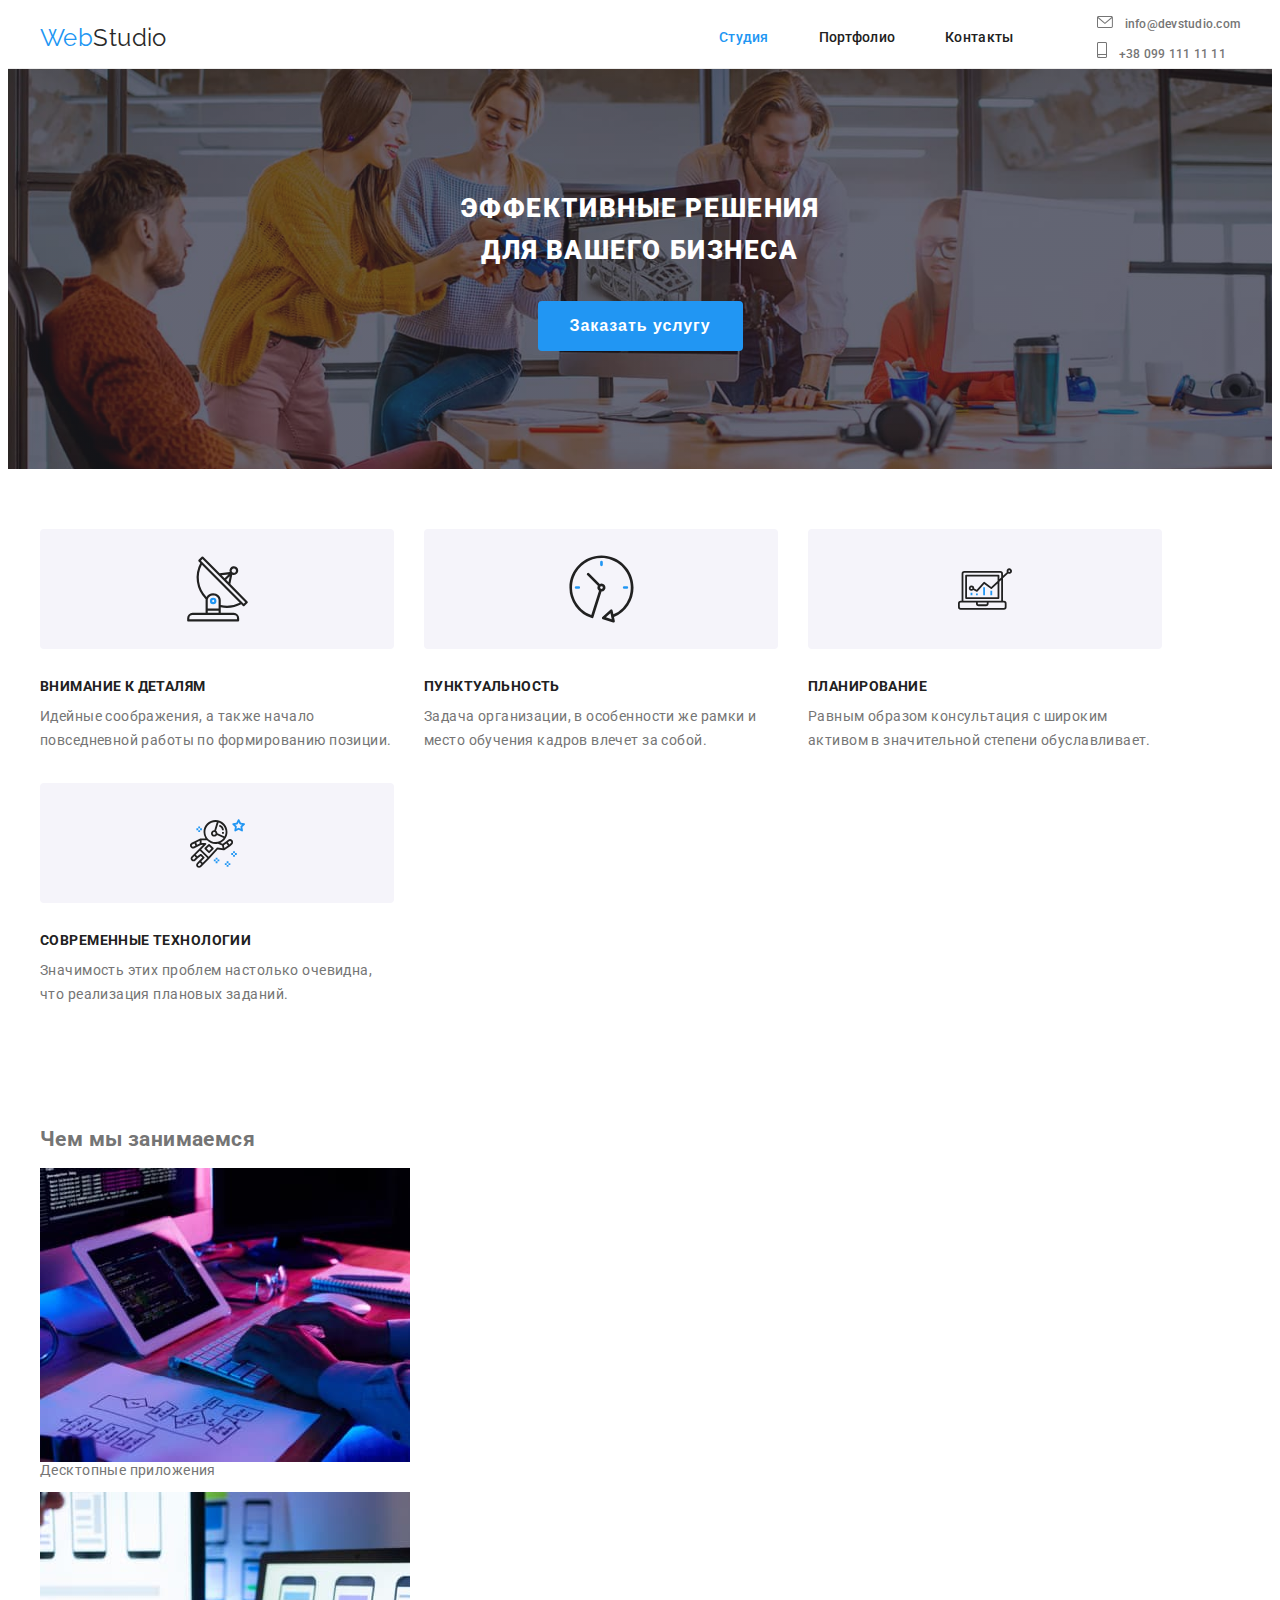
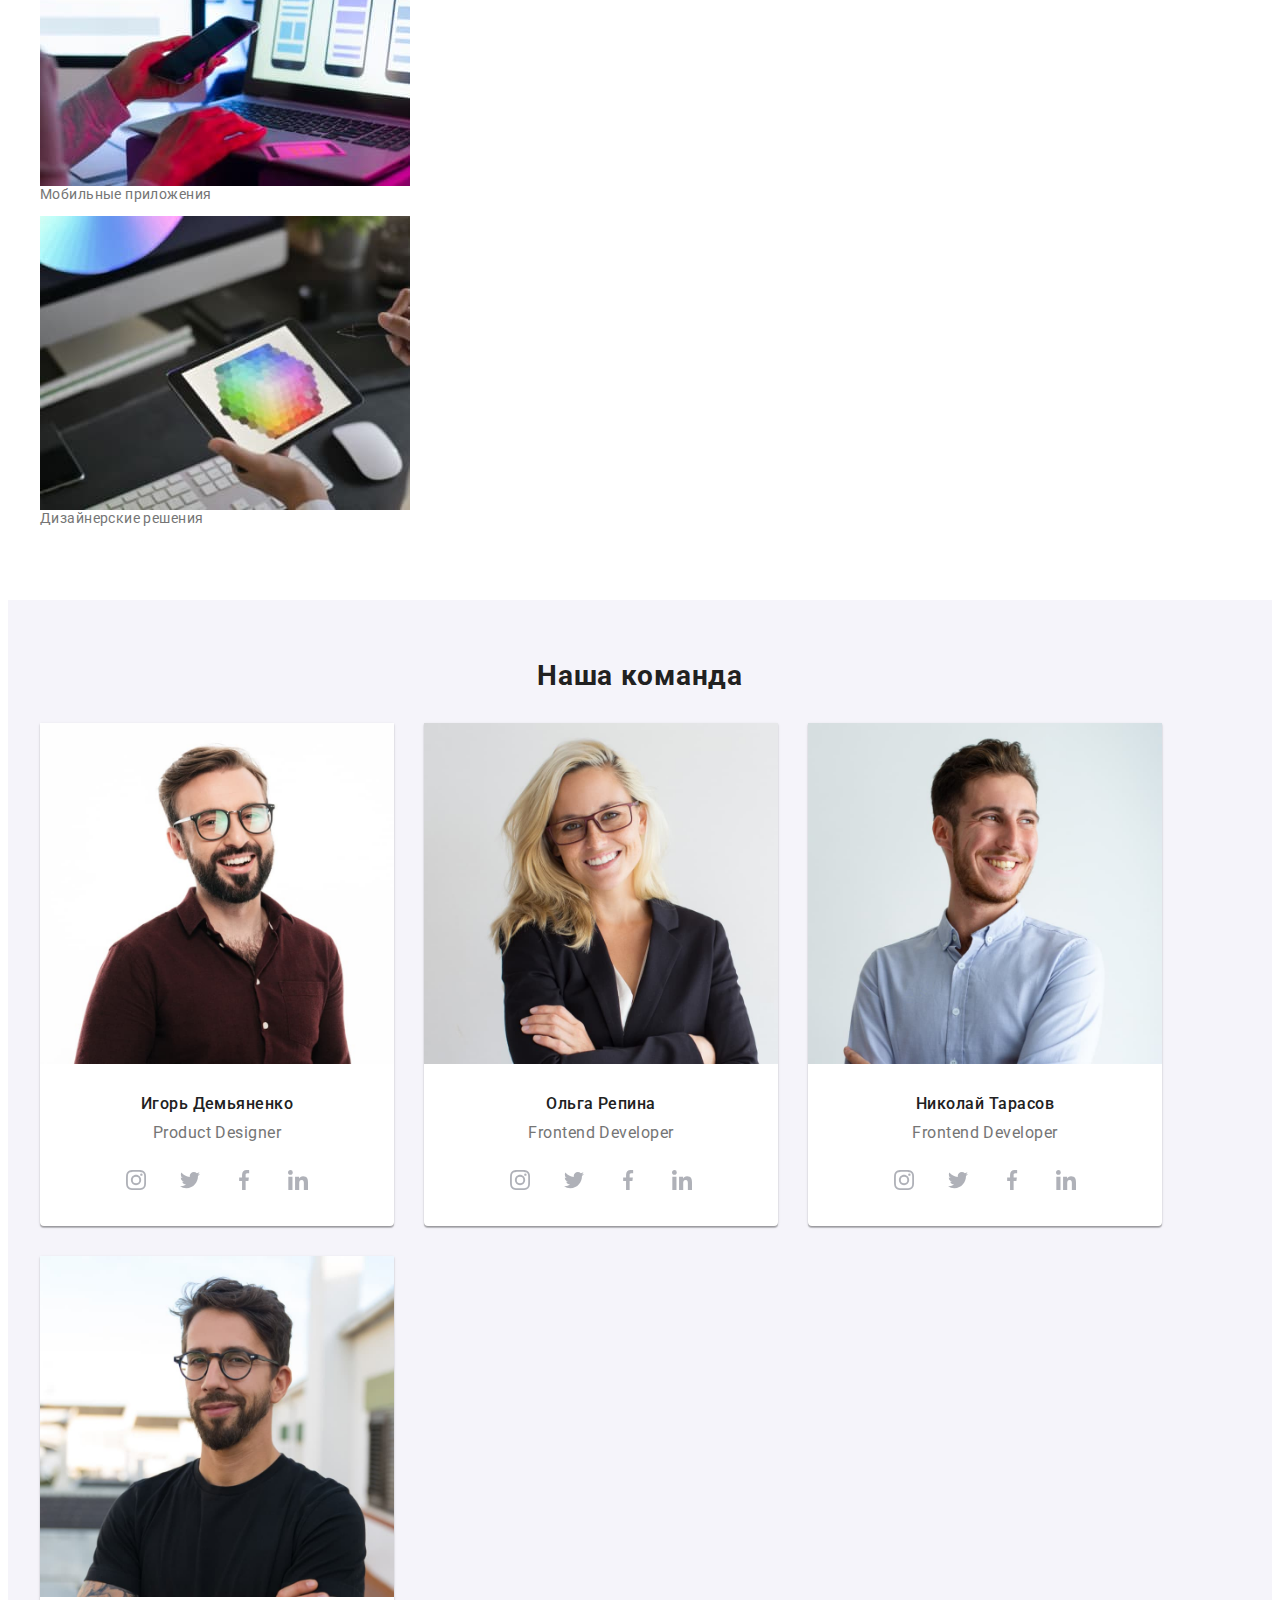
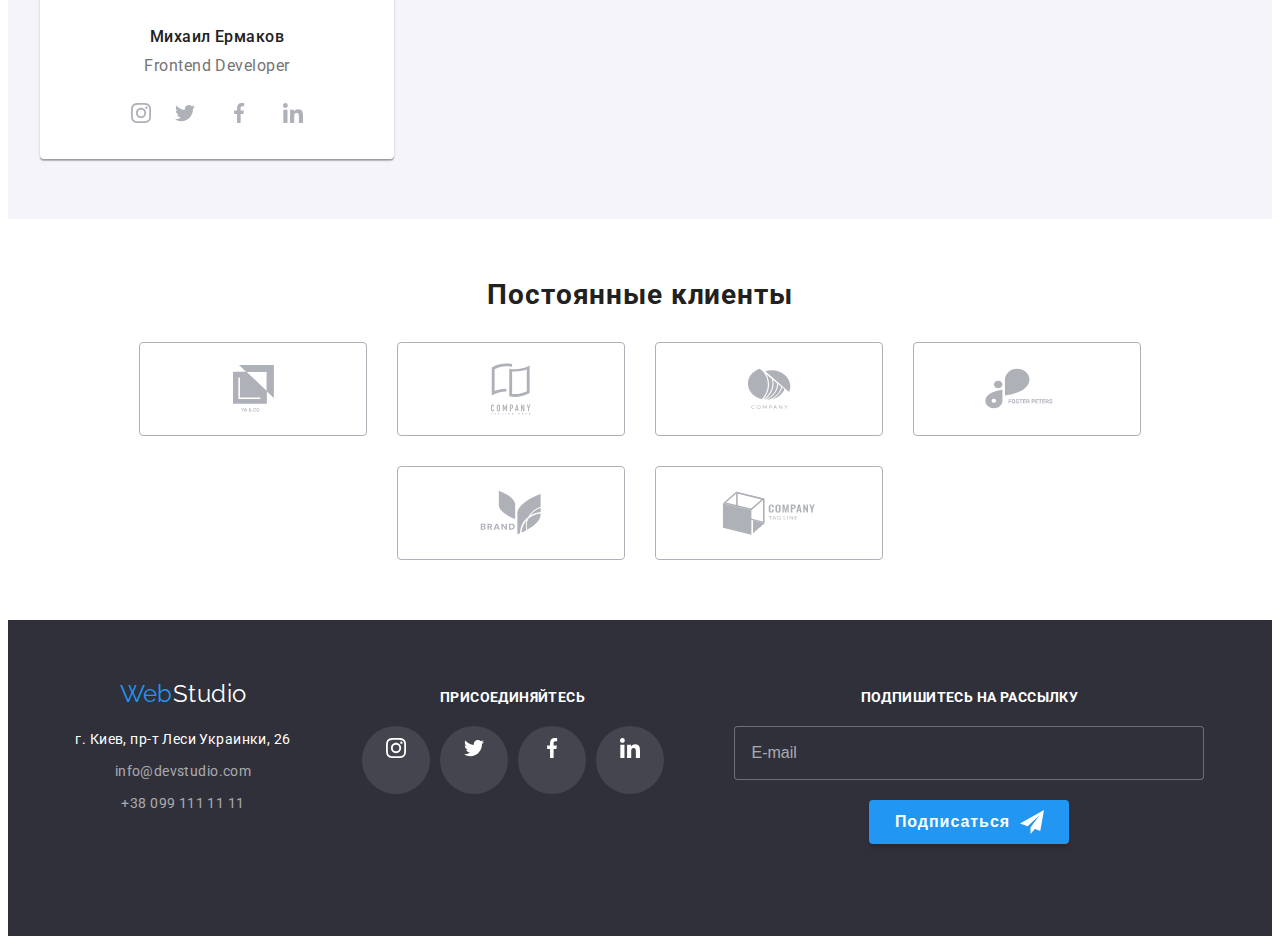
==== index.html @ e3fd60c7 "23/07_2" ====
<!DOCTYPE html>
<html lang="ru">
  <head>
    <meta charset="UTF-8" />
    <meta http-equiv="X-UA-Compatible" content="IE=edge" />
    <meta name="viewport" content="width=device-width, initial-scale=1.0" />

    <title>WebStudio</title>

    <link rel="preconnect" href="https://fonts.googleapis.com" />
    <link rel="preconnect" href="https://fonts.gstatic.com" crossorigin />
    <link
      href="https://fonts.googleapis.com/css2?family=Raleway:wght@700&family=Roboto:wght@400;500;700;900&display=swap"
      rel="stylesheet"
    />
    <link
      rel="stylesheet"
      href="https://cdnjs.cloudflare.com/ajax/libs/modern-normalize/1.1.0/modern-normalize.min.css"
      integrity="sha512-wpPYUAdjBVSE4KJnH1VR1HeZfpl1ub8YT/NKx4PuQ5NmX2tKuGu6U/JRp5y+Y8XG2tV+wKQpNHVUX03MfMFn9Q=="
      crossorigin="anonymous"
      referrerpolicy="no-referrer"
    />
    <link rel="stylesheet" href="./css/main.min.css" />
  </head>

  <body>
    <header class="header-border">
      <div class="container container--header">
        <!-- <nav class="navigation"> -->
        <!-- <div class="header"> -->

        <!-- logo_header -->
        <a class="navigation__logo1" href="./index.html"
          >Web<span class="navigation__logo2">Studio</span></a
        >
        <!-- кнопка меню для мобверсии -->
        <button
          type="button"
          class="button-mobmenu is-open"
          data-menu-button
          aria-expanded="true"
          aria-controls="header-dropmenu"
        >
          <svg width="40" height="40" aria-label="переключатель меню">
            <use
              class="icon-burger-mobmenu"
              href="./images/symbol-defs.svg#icon-burger-mobmenu"
            ></use>
            <use
              class="icon-close-mobmenu"
              href="./images/symbol-defs.svg#icon-close-mobmenu"
            ></use>
          </svg>
        </button>
        <!-- <nav> -->
        <div class="header-dropmenu is-open" data-menu id="header-dropmenu">
          <ul class="site-nav">
            <li class="site-nav__item">
              <a class="site-nav__highlightning link" href="./index.html">
                <span class="site-nav__titlehighlightning">Студия</span></a
              >
            </li>
            <li class="site-nav__item"><a class="link" href="./portfolio.html">Портфолио</a></li>
            <li class="site-nav__item"><a class="link" href="">Контакты</a></li>
          </ul>
          <!-- </nav> -->
          <!-- header-contacts -->
          <ul class="header-contacts">
            <li class="header-contacts__item">
              <a href="tel:+380961111111" class="header-contacts__link1 link">
                <svg class="header-contacts__icon" width="10" height="16">
                  <use href="./images/symbol-defs.svg#icon-smartphone"></use>
                </svg>
                +38 099 111 11 11</a
              >
            </li>
            <li class="header-contacts__item">
              <a href="mailto:info@devstudio.com" class="header-contacts__link2 link">
                <svg class="header-contacts__icon" width="16" height="12">
                  <use href="./images/symbol-defs.svg#icon-envelope"></use>
                </svg>
                info@devstudio.com</a
              >
            </li>
          </ul>

          <ul class="header-contacts__social">
            <li class="header-contacts__social-item">
              <a href=" " class="header-contacts__socialnet"> Instagram</a>
            </li>
            <li class="header-contacts__social-item">
              <a href=" " class="header-contacts__socialnet"> Twitter</a>
            </li>
            <li class="header-contacts__social-item">
              <a href=" " class="header-contacts__socialnet"> Facebook</a>
            </li>
            <li class="header-contacts__social-item">
              <a href=" " class="header-contacts__socialnet"> LinkedIn</a>
            </li>
          </ul>
        </div>

        <!-- <ul class="header-contacts">
          </div> -->
        <!-- header_menu -->
        <!-- <ul class="site-nav">
            <li class="site-nav__item">
              <a class="site-nav__highlightning link" href="./index.html"
                ><span class="site-nav__titlehighlightning">Студия</span></a
              >
            </li>
            <li class="site-nav__item"><a class="link" href="./portfolio.html">Портфолио</a></li>
            <li class="site-nav__item"><a class="link" href="">Контакты</a></li>
          </ul>

        <!-- </nav> -->
        <!-- header-contacts -->

        <!-- <li class="header-contacts__item">
            <a href="mailto:info@devstudio.com" class="header-contacts__link link">
              <svg class="header-contacts__icon" width="16" height="12">
                <use href="./images/symbol-defs.svg#icon-envelope"></use></svg
              >info@devstudio.com</a
            >
          </li>
          <li class="header-contacts__item">
            <a href="tel:+380961111111" class="header-contacts__link link">
              <svg class="header-contacts__icon" width="10" height="16">
                <use href="./images/symbol-defs.svg#icon-smartphone"></use></svg
              >+38 099 111 11 11</a
            >
          </li>
        </ul> -->
      </div>
    </header>

    <main>
      <!-- section_1 -->

      <section class="section hero">
        <h1 class="hero__title">ЭФФЕКТИВНЫЕ РЕШЕНИЯ ДЛЯ ВАШЕГО БИЗНЕСА</h1>
        <div class="hero-button">
          <button class="hero-button__settings" type="button" data-modal-open>
            Заказать услугу
          </button>
        </div>

        <div class="backdrop is-hidden" data-modal>
          <div class="modal">
            <button class="modal__icon-cross" type="button" data-modal-close>
              <svg width="11" height="11">
                <use href="./images/symbol-defs.svg#icon-cross"></use>
              </svg>
            </button>
            <h2 class="modal__title">Оставьте свои данные, мы вам перезвоним</h2>

            <!-- modal`s form markup -->
            <form autocomplete="off">
              <label for="name" class="modal-labeltext">Имя</label>
              <div class="modal-input">
                <input class="modal-input__field" type="text" name="name" id="name" />
                <svg class="modal-input__icon" width="12" height="12">
                  <use href="./images/symbol-defs.svg#icon-nameform"></use>
                </svg>
              </div>

              <label for="tel" class="modal-labeltext">Телефон</label>
              <div class="modal-input">
                <input class="modal-input__field" type="tel" name="tel" id="tel" required />
                <svg class="modal-input__icon" width="13" height="13">
                  <use href="./images/symbol-defs.svg#icon-telephoneform"></use>
                </svg>
              </div>

              <label for="email" class="modal-labeltext">Почта</label>
              <div class="modal-input">
                <input class="modal-input__field" type="email" name="email" id="email" />
                <svg class="modal-input__icon" width="15" height="12">
                  <use href="./images/symbol-defs.svg#icon-emailform"></use>
                </svg>
              </div>

              <div class="modal-textarea">
                <label for="comment" class="modal-labeltext">Комментарий</label>
                <textarea
                  class="modal-textarea-field"
                  name="comment"
                  id="comment"
                  placeholder="Введите текст"
                ></textarea>
              </div>
              <!-- modal`s checkbox-form -->

              <label class="modal-agreement-section" for="agreement">
                <input
                  class="modal-checkbox-field"
                  type="checkbox"
                  name="agreement"
                  id="agreement"
                />
                <span class="modal-checkbox-field__icon"></span>
                Соглашаюсь с рассылкой и принимаю
                <a class="modal-checkbox-field__colortext" href=" ">Условия договора</a>
              </label>

              <div class="modal-submit">
                <button class="modal-submit__button" type="submit">Отправить</button>
              </div>
            </form>
          </div>
        </div>
      </section>

      <!-- section_2 -->
      <section class="section">
        <h2 class="visually-hidden">ПРЕИМУЩЕСТВА</h2>
        <div class="container">
          <ul class="advantage list">
            <li class="advantage__item">
              <div class="advantage__icons">
                <svg width="65" height="70">
                  <use href="./images/symbol-defs.svg#icon-antenna"></use>
                </svg>
              </div>
              <h3 class="advantage__title">ВНИМАНИЕ К ДЕТАЛЯМ</h3>
              <p class="advantage__text">
                Идейные соображения, а также начало повседневной работы по формированию позиции.
              </p>
            </li>

            <li class="advantage__item">
              <div class="advantage__icons">
                <svg width="67" height="70">
                  <use href="./images/symbol-defs.svg#icon-clock"></use>
                </svg>
              </div>
              <h3 class="advantage__title">ПУНКТУАЛЬНОСТЬ</h3>
              <p class="advantage__text">
                Задача организации, в особенности же рамки и место обучения кадров влечет за собой.
              </p>
            </li>
            <li class="advantage__item">
              <div class="advantage__icons">
                <svg width="70" height="54">
                  <use href="./images/symbol-defs.svg#icon-diagram"></use>
                </svg>
              </div>
              <h3 class="advantage__title">ПЛАНИРОВАНИЕ</h3>
              <p class="advantage__text">
                Равным образом консультация с широким активом в значительной степени обуславливает.
              </p>
            </li>
            <li class="advantage__item">
              <div class="advantage__icons">
                <svg width="55" height="61">
                  <use href="./images/symbol-defs.svg#icon-astronaut"></use>
                </svg>
              </div>
              <h3 class="advantage__title">СОВРЕМЕННЫЕ ТЕХНОЛОГИИ</h3>
              <p class="advantage__text">
                Значимость этих проблем настолько очевидна, что реализация плановых заданий.
              </p>
            </li>
          </ul>
        </div>
      </section>

      <!-- section_3 -->
      <section class="section section--padding-reset our-work-hidden">
        <div class="container">
          <h2 class="our-work-title">Чем мы занимаемся</h2>
          <ul class="our-work-container list">
            <li class="our-work-container__item">
              <div class="our-work-container__thumb">
                <img src="./images/pictures1page/img1.jpg" alt="картинка-ссылка_1" width="370" />
                <div class="our-work-container__label">
                  <p class="our-work-container__label-text">Десктопные приложения</p>
                </div>
              </div>
            </li>

            <li class="our-work-container__item">
              <div class="our-work-container__thumb">
                <img src="./images/pictures1page/img2.jpg" alt="картинка-ссылка_2" width="370" />
                <div class="our-work-container__label">
                  <p class="our-work-container__label-text">Мобильные приложения</p>
                </div>
              </div>
            </li>

            <li class="our-work-container__item">
              <div class="our-work-container__thumb">
                <img src="./images/pictures1page/img3.jpg" alt="картинка-ссылка_3" width="370" />

                <div class="our-work-container__label">
                  <p class="our-work-container__label-text">Дизайнерские решения</p>
                </div>
              </div>
            </li>
          </ul>
        </div>
      </section>

      <!-- section_4 -->
      <section class="section section--team-bgcolor">
        <div class="container">
          <h2 class="team-title">Наша команда</h2>
          <ul class="team-container list">
            <li class="team-container__item">
              <img src="./images/staf/staf1.jpg" alt="ДИЗАЙНЕР" width="450" />
              <div class="team-container__thumb">
                <h3 class="team-container__employee">Игорь Демьяненко</h3>
                <p class="team-container__position">Product Designer</p>

                <ul class="social-networks list">
                  <li class="social-networks__icon">
                    <a href="" class="social-networks__elipse">
                      <svg width="20" height="20">
                        <use href="./images/symbol-defs.svg#icon-instagram"></use></svg
                    ></a>
                  </li>
                  <li class="social-networks__icon">
                    <a href="" class="social-networks__elipse">
                      <svg width="20" height="20">
                        <use href="./images/symbol-defs.svg#icon-twitter"></use></svg
                    ></a>
                  </li>
                  <li class="social-networks__icon">
                    <a href="" class="social-networks__elipse">
                      <svg width="20" height="20">
                        <use href="./images/symbol-defs.svg#icon-facebook"></use></svg
                    ></a>
                  </li>
                  <li class="social-networks__icon">
                    <a href="" class="social-networks__elipse">
                      <svg width="20" height="20">
                        <use href="./images/symbol-defs.svg#icon-linkedin"></use></svg
                    ></a>
                  </li>
                </ul>
              </div>
            </li>

            <li class="team-container__item">
              <img src="./images/staf/staf2.jpg" alt="ФРОНТЕНД РАЗРАБОТЧИК" width="450" />
              <div class="team-container__thumb">
                <h3 class="team-container__employee">Ольга Репина</h3>
                <p class="team-container__position">Frontend Developer</p>
                <ul class="social-networks list">
                  <li class="social-networks__icon">
                    <a href="" class="social-networks__elipse">
                      <svg class="" width="20" height="20">
                        <use href="./images/symbol-defs.svg#icon-instagram"></use></svg
                    ></a>
                  </li>
                  <li class="social-networks__icon">
                    <a href="" class="social-networks__elipse">
                      <svg class="" width="20" height="20">
                        <use href="./images/symbol-defs.svg#icon-twitter"></use></svg
                    ></a>
                  </li>
                  <li class="social-networks__icon">
                    <a href="" class="social-networks__elipse">
                      <svg class="" width="20" height="20">
                        <use href="./images/symbol-defs.svg#icon-facebook"></use></svg
                    ></a>
                  </li>
                  <li class="social-networks__icon">
                    <a href="" class="social-networks__elipse">
                      <svg class="" width="20" height="20">
                        <use href="./images/symbol-defs.svg#icon-linkedin"></use></svg
                    ></a>
                  </li>
                </ul>
              </div>
            </li>

            <li class="team-container__item">
              <img src="./images/staf/staf3.jpg" alt="МАРКЕТИНГ" width="450" />
              <div class="team-container__thumb">
                <h3 class="team-container__employee">Николай Тарасов</h3>
                <p class="team-container__position">Frontend Developer</p>

                <ul class="social-networks list">
                  <li class="social-networks__icon">
                    <a href="" class="social-networks__elipse">
                      <svg class="" width="20" height="20">
                        <use href="./images/symbol-defs.svg#icon-instagram"></use></svg
                    ></a>
                  </li>
                  <li class="social-networks__icon">
                    <a href="" class="social-networks__elipse">
                      <svg class="" width="20" height="20">
                        <use href="./images/symbol-defs.svg#icon-twitter"></use></svg
                    ></a>
                  </li>
                  <li class="social-networks__icon">
                    <a href="" class="social-networks__elipse">
                      <svg class="" width="20" height="20">
                        <use href="./images/symbol-defs.svg#icon-facebook"></use></svg
                    ></a>
                  </li>
                  <li class="social-networks__icon">
                    <a href="" class="social-networks__elipse">
                      <svg class="" width="20" height="20">
                        <use href="./images/symbol-defs.svg#icon-linkedin"></use></svg
                    ></a>
                  </li>
                </ul>
              </div>
            </li>

            <li class="team-container__item">
              <img src="./images/staf/staf4.jpg" alt="ЮИ ДИЗАЙНЕР" width="450" />
              <div class="team-container__thumb">
                <h3 class="team-container__employee">Михаил Ермаков</h3>
                <p class="team-container__position">Frontend Developer</p>
                <ul class="social-networks list">
                  <li class="social-icons">
                    <a href="" class="social-networks__elipse">
                      <svg class="" width="20" height="20">
                        <use href="./images/symbol-defs.svg#icon-instagram"></use></svg
                    ></a>
                  </li>
                  <li class="social-networks__icon">
                    <a href="" class="social-networks__elipse">
                      <svg class="" width="20" height="20">
                        <use href="./images/symbol-defs.svg#icon-twitter"></use></svg
                    ></a>
                  </li>
                  <li class="social-networks__icon">
                    <a href="" class="social-networks__elipse">
                      <svg class="" width="20" height="20">
                        <use href="./images/symbol-defs.svg#icon-facebook"></use></svg
                    ></a>
                  </li>
                  <li class="social-networks__icon">
                    <a href="" class="social-networks__elipse">
                      <svg class="" width="20" height="20">
                        <use href="./images/symbol-defs.svg#icon-linkedin"></use></svg
                    ></a>
                  </li>
                </ul>
              </div>
            </li>
          </ul>
        </div>
      </section>

      <!-- section_5 -->
      <section class="section">
        <div class="container">
          <h2 class="our-clients-title">Постоянные клиенты</h2>

          <ul class="our-clients list">
            <li class="our-clients__card">
              <a href="" class="our-clients__blocks">
                <svg class="our-clients__icon" width="41" height="47">
                  <use href="./images/symbol-defs.svg#icon-Logo-1"></use>
                </svg>
              </a>
            </li>
            <li class="our-clients__card">
              <a href="" class="our-clients__blocks">
                <svg class="our-clients__icon" width="40" height="52">
                  <use href="./images/symbol-defs.svg#icon-Logo-3"></use>
                </svg>
              </a>
            </li>
            <li class="our-clients__card">
              <a href="" class="our-clients__blocks">
                <svg class="our-clients__icon" width="44" height="41">
                  <use href="./images/symbol-defs.svg#icon-Logo-5"></use>
                </svg>
              </a>
            </li>
            <li class="our-clients__card">
              <a href="" class="our-clients__blocks">
                <svg class="our-clients__icon" width="84" height="41">
                  <use href="./images/symbol-defs.svg#icon-Logo-2"></use>
                </svg>
              </a>
            </li>
            <li class="our-clients__card">
              <a href="" class="our-clients__blocks">
                <svg class="our-clients__icon" width="62" height="45">
                  <use href="./images/symbol-defs.svg#icon-Logo-6"></use>
                </svg>
              </a>
            </li>
            <li class="our-clients__card">
              <a href="" class="our-clients__blocks">
                <svg class="our-clients__icon" width="94" height="44">
                  <use href="./images/symbol-defs.svg#icon-Logo-4"></use>
                </svg>
              </a>
            </li>
          </ul>
        </div>
      </section>
    </main>

    <footer class="footer">
      <div class="container container--footer">
        <!-- logo_footer -->
        <div class="footer-box-container">
          <a class="footer-logo" href="./index.html"
            >Web<span class="footer-logo-color">Studio</span></a
          >
          <address>
            <ul class="footer-contacts list">
              <li class="footer-contacts__item">
                <a
                  class="footer-contacts__adress"
                  href="https://goo.gl/maps/dD5xDHLX6N7k1rfbA"
                  target="_blank"
                  rel="noopener noreferrer"
                  >г. Киев, пр-т Леси Украинки, 26</a
                >
              </li>
              <li class="footer-contacts__item">
                <a href="mailto:info@devstudio.com" class="footer-contacts__mail-tel"
                  >info@devstudio.com</a
                >
              </li>
              <li>
                <a href="tel:+380961111111" class="footer-contacts__mail-tel">+38 099 111 11 11</a>
              </li>
            </ul>
          </address>
        </div>

        <div class="footer-joinus">
          <h3 class="footer-joinus__title">присоединяйтесь</h3>
          <ul class="footer-social-network list">
            <li class="footer-social-network__icons">
              <a href="" class="footer-social-network__elipse">
                <svg class="" width="20" height="20">
                  <use href="./images/symbol-defs.svg#icon-instagram"></use></svg
              ></a>
            </li>
            <li class="footer-social-network__icons">
              <a href="" class="footer-social-network__elipse">
                <svg class="" width="20" height="20">
                  <use href="./images/symbol-defs.svg#icon-twitter"></use></svg
              ></a>
            </li>
            <li class="footer-social-network__icons">
              <a href="" class="footer-social-network__elipse">
                <svg class="" width="20" height="20">
                  <use href="./images/symbol-defs.svg#icon-facebook"></use></svg
              ></a>
            </li>
            <li class="footer-social-network__icons">
              <a href="" class="footer-social-network__elipse">
                <svg class="" width="20" height="20">
                  <use href="./images/symbol-defs.svg#icon-linkedin"></use></svg
              ></a>
            </li>
          </ul>
        </div>

        <div class="signup">
          <p class="signup__title">Подпишитесь на рассылку</p>
          <form class="footer-form">
            <input
              type="email"
              name="email"
              autocomplete="on"
              placeholder="E-mail"
              class="footer-form__input"
            />

            <button class="footer-form__button" type="submit">
              Подписаться
              <svg class="footer-form__button-icon" width="24" height="24">
                <use href="./images/symbol-defs.svg#icon-icon-tlgmsend"></use>
              </svg>
            </button>
          </form>
        </div>
      </div>
    </footer>
    <script src="./js/modal.js"></script>
    <script src="./js/mobile-menu.js"></script>
  </body>
</html>
---- css/main.min.css ----
.is-hidden{opacity:0;pointer-events:none;visibility:hidden}body{color:#757575;background-color:#fff;font-weight:400;font-family:Roboto,sans-serif;font-size:14px;letter-spacing:.03em}img{display:block;max-width:100%;height:auto}.section{padding-top:60px;padding-bottom:60px}.button{cursor:pointer}.container{margin-left:auto;margin-right:auto;padding-left:15px;padding-right:15px}@media screen and (min-width: 480px){.container{width:480px}}@media screen and (min-width: 768px){.container{width:768px}}@media screen and (min-width: 1200px){.container{width:1200px}}h1,h2,h3,h4,h5,h6,p{margin-top:0}.list{list-style:none;padding:0;margin-top:0;margin-bottom:0}.link{text-decoration:none}.hero-button{text-align:center}.hero-button__settings{border:none;padding:10px 32px;border-radius:4px;color:#fff;background-color:#2196f3;font-weight:700;font-size:16px;line-height:1.88;text-align:center;letter-spacing:.06em;-webkit-transition:color 250ms cubic-bezier(0.4, 0, 0.2, 1);transition:color 250ms cubic-bezier(0.4, 0, 0.2, 1)}.hero-button__settings:hover,.hero-button__settings:focus{color:#2f303a}.backdrop{position:fixed;z-index:1;overflow-y:scroll;top:0;left:0;width:100%;height:100%;background-color:rgba(47,48,58,.8);-webkit-transition:opacity 500ms cubic-bezier(0.4, 0, 0.2, 1),visibility 400ms cubic-bezier(0.4, 0, 0.2, 1);transition:opacity 500ms cubic-bezier(0.4, 0, 0.2, 1),visibility 400ms cubic-bezier(0.4, 0, 0.2, 1)}.is-hidden{opacity:0;pointer-events:none;visibility:hidden}.modal{position:absolute;height:609px;width:450px;top:50%;left:50%;padding:40px;margin:0 auto;background-color:#fff;-webkit-box-shadow:0px 1px 3px rgba(0,0,0,.12),0px 1px 1px rgba(0,0,0,.14),0px 2px 1px rgba(0,0,0,.2);box-shadow:0px 1px 3px rgba(0,0,0,.12),0px 1px 1px rgba(0,0,0,.14),0px 2px 1px rgba(0,0,0,.2);border-radius:4px;-webkit-transform:translate(-50%, -50%);transform:translate(-50%, -50%)}.modal__title{margin-bottom:12px;font-weight:700;font-size:20px;line-height:1.15;text-align:center;letter-spacing:.03em;color:#212121}.modal__icon-cross{display:-webkit-box;display:-ms-flexbox;display:flex;position:absolute;right:8px;top:8px;-webkit-box-align:center;-ms-flex-align:center;align-items:center;-webkit-box-pack:center;-ms-flex-pack:center;justify-content:center;width:30px;height:30px;border-radius:50%;fill:#000;background-color:#fff;border:1px solid rgba(0,0,0,.1);-webkit-transition:fill 250ms cubic-bezier(0.4, 0, 0.2, 1);transition:fill 250ms cubic-bezier(0.4, 0, 0.2, 1)}.modal__icon-cross:hover,.modal__icon-cross:focus{fill:#2196f3}.backdrop{position:fixed;top:0;left:0;width:100%;height:100%;background-color:rgba(47,48,58,.8);-webkit-transition:opacity 500ms cubic-bezier(0.4, 0, 0.2, 1),visibility 400ms cubic-bezier(0.4, 0, 0.2, 1);transition:opacity 500ms cubic-bezier(0.4, 0, 0.2, 1),visibility 400ms cubic-bezier(0.4, 0, 0.2, 1)}.is-hidden{opacity:0;pointer-events:none;visibility:hidden}.button-mobmenu{display:-webkit-inline-box;display:-ms-inline-flexbox;display:inline-flex;z-index:1;margin:0;padding:0;border:none;background-color:rgba(0,0,0,0)}@media screen and (min-width: 768px){.button-mobmenu{display:none}}.button-mobmenu .icon-close-mobmenu{display:none}.button-mobmenu.is-open .icon-close-mobmenu{display:block}.button-mobmenu.is-open:hover .icon-close-mobmenu,.button-mobmenu.is-open:focus .icon-close-mobmenu{fill:#2196f3}.button-mobmenu.is-open .icon-burger-mobmenu{display:none}.button-mobmenu:focus .icon-burger-mobmenu{fill:#2196f3}.container--header{position:relative;display:-webkit-box;display:-ms-flexbox;display:flex;-webkit-box-align:center;-ms-flex-align:center;align-items:center;min-height:60px}.header-border{border-bottom:1px solid #ececec}.navigation__logo1{display:-webkit-box;display:-ms-flexbox;display:flex;margin-right:auto;font-family:Raleway,sans-serif;color:#2196f3;text-decoration:none;font-size:24px;line-height:1.17}.navigation__logo2{color:#292929}@media screen and (max-width: 767px){.header-dropmenu{display:none;position:absolute;top:0;left:0;width:100%;height:796px;padding:48px 40px;background-color:#fff;-webkit-box-shadow:0px 4px 8px rgba(0,0,0,.04),0px 2px 4px rgba(0,0,0,.08),0px 1px 3px rgba(0,0,0,.16);box-shadow:0px 4px 8px rgba(0,0,0,.04),0px 2px 4px rgba(0,0,0,.08),0px 1px 3px rgba(0,0,0,.16)}.header-dropmenu.is-open{display:-webkit-box;display:-ms-flexbox;display:flex;-webkit-box-orient:vertical;-webkit-box-direction:normal;-ms-flex-direction:column;flex-direction:column}}@media screen and (min-width: 768px){.header-dropmenu{display:-webkit-box;display:-ms-flexbox;display:flex}}.navigation{display:-webkit-box;display:-ms-flexbox;display:flex;-webkit-box-align:center;-ms-flex-align:center;align-items:center}.site-nav{list-style:none;padding:0;margin:0;margin-bottom:auto}@media screen and (min-width: 768px){.site-nav{display:-webkit-box;display:-ms-flexbox;display:flex;margin-bottom:0;margin-right:84px;-webkit-box-align:center;-ms-flex-align:center;align-items:center}}.site-nav__item{padding:0;margin-left:0;margin-bottom:32px;list-style:none;font-size:40px;line-height:1.18;letter-spacing:.02em}@media screen and (min-width: 768px){.site-nav__item{margin-bottom:0;margin-right:50px;font-weight:500;font-size:14px;line-height:1.14;letter-spacing:.02em;color:#212121}}.site-nav__item:last-child{margin-right:0}.site-nav .link{text-decoration:none;-webkit-box-align:center;-ms-flex-align:center;align-items:center;color:#212121;font-weight:500;line-height:1.14;letter-spacing:.02em;-webkit-transition:color 250ms cubic-bezier(0.4, 0, 0.2, 1);transition:color 250ms cubic-bezier(0.4, 0, 0.2, 1)}.site-nav .link:hover,.site-nav .link:focus{color:#2196f3}.site-nav__titlehighlightning{color:#2196f3}.header-contacts{list-style:none;padding:0;margin-top:0;margin-bottom:0}@media screen and (min-width: 768px){.header-contacts{display:-webkit-box;display:-ms-flexbox;display:flex;-webkit-box-orient:vertical;-webkit-box-direction:reverse;-ms-flex-direction:column-reverse;flex-direction:column-reverse}}.header-contacts__item{margin-bottom:32px}@media screen and (min-width: 768px){.header-contacts__item{margin-bottom:0}}.header-contacts__item:last-child{margin-bottom:64px}@media screen and (min-width: 768px){.header-contacts__item:last-child{margin-bottom:10px}}.header-contacts__link1{font-weight:500;font-size:34px;line-height:1.18;letter-spacing:.02em;color:#2196f3}@media screen and (min-width: 768px){.header-contacts__link1{color:#757575;font-size:12px;line-height:1.17}}.header-contacts__link2{font-weight:500;font-size:24px;line-height:1.17;letter-spacing:.02em;color:#757575;-webkit-transition:color 250ms cubic-bezier(0.4, 0, 0.2, 1);transition:color 250ms cubic-bezier(0.4, 0, 0.2, 1)}@media screen and (min-width: 768px){.header-contacts__link2{font-size:12px}}.header-contacts .link1.link2:hover,.header-contacts .link1.link2:focus{color:#2196f3}.header-contacts__social{display:-webkit-box;display:-ms-flexbox;display:flex;list-style:none;padding-left:0}@media screen and (min-width: 768px){.header-contacts__social{display:none}}.header-contacts__social-item{padding-right:10px;margin-right:10px;border-right:1px solid rgba(33,33,33,.2)}.header-contacts__social-item:last-child{padding-right:0px;margin-right:0px;border-right:none}.header-contacts__socialnet{text-decoration:none;font-weight:500;font-size:18px;line-height:1.22;letter-spacing:.02em;color:#2196f3}.header-contacts__icon{display:none}@media screen and (min-width: 768px){.header-contacts__icon{display:inline-block;margin-right:8px;fill:currentcolor}}.hero{padding:118px 0;background-color:#2f303a;margin-left:auto;margin-right:auto;max-width:1600px;background-image:-webkit-gradient(linear, left top, right top, from(rgba(47, 48, 58, 0.4)), to(rgba(47, 48, 58, 0.4))),url("../images/hero-overlay.jpg");background-image:linear-gradient(to right, rgba(47, 48, 58, 0.4), rgba(47, 48, 58, 0.4)),url("../images/hero-overlay.jpg");background-repeat:no-repeat;background-position:center;background-size:cover}.hero__title{margin-left:auto;margin-right:auto;margin-bottom:30px;text-align:center;font-weight:900;font-size:26px;line-height:1.62;letter-spacing:.06em;text-transform:uppercase;color:#fff}@media screen and (min-width: 768px){.hero__title{width:360px}}.modal-labeltext{display:block;margin-bottom:4px;font-size:12px;line-height:1.17;letter-spacing:.01em}.modal-input{position:relative;margin-bottom:10px}.modal-input__field{width:100%;height:40px;padding-left:42px;padding-top:12px;padding-bottom:12px;border:1px solid rgba(33,33,33,.2);border-radius:4px;outline:rgba(0,0,0,0)}.modal-input:focus-within .modal-input__field{border-color:#2196f3}.modal-input__icon{position:absolute;top:50%;left:15px;fill:#000;-webkit-transform:translateY(-50%);transform:translateY(-50%)}.modal-input:focus-within .modal-input__icon{fill:#2196f3}.modal-textarea{margin-bottom:20px}.modal-textarea-field{width:100%;height:120px;padding:12px 16px;border:1px solid rgba(33,33,33,.2);border-radius:4px;resize:none;outline:rgba(0,0,0,0)}.modal-textarea-field::-webkit-input-placeholder{font-size:12px;line-height:1.17;letter-spacing:.01em;color:rgba(117,117,117,.5)}.modal-textarea-field::-moz-placeholder{font-size:12px;line-height:1.17;letter-spacing:.01em;color:rgba(117,117,117,.5)}.modal-textarea-field:-ms-input-placeholder{font-size:12px;line-height:1.17;letter-spacing:.01em;color:rgba(117,117,117,.5)}.modal-textarea-field::-ms-input-placeholder{font-size:12px;line-height:1.17;letter-spacing:.01em;color:rgba(117,117,117,.5)}.modal-textarea-field::placeholder{font-size:12px;line-height:1.17;letter-spacing:.01em;color:rgba(117,117,117,.5)}.modal-textarea:focus-within .modal-textarea-field{border-color:#2196f3}.modal-agreement-section{display:-webkit-box;display:-ms-flexbox;display:flex;-webkit-box-pack:center;-ms-flex-pack:center;justify-content:center;-webkit-box-align:center;-ms-flex-align:center;align-items:center;line-height:1.71;margin-bottom:30px;font-size:12px;line-height:1.17;letter-spacing:.03em}.modal-checkbox-field{position:absolute;width:1px;height:1px;margin:-1px;border:0;padding:0;white-space:nowrap;-webkit-clip-path:inset(100%);clip-path:inset(100%);clip:rect(0 0 0 0);overflow:hidden}.modal-checkbox-field__icon{display:inline-block;width:16px;height:15px;border:2px solid #212121;border-radius:4px;margin-right:7px;-webkit-transition:border-color 150ms cubic-bezier(0.4, 0, 0.2, 1),background-color 250ms cubic-bezier(0.4, 0, 0.2, 1),background-image 250ms cubic-bezier(0.4, 0, 0.2, 1);transition:border-color 150ms cubic-bezier(0.4, 0, 0.2, 1),background-color 250ms cubic-bezier(0.4, 0, 0.2, 1),background-image 250ms cubic-bezier(0.4, 0, 0.2, 1)}.modal-checkbox-field__colortext{color:#2196f3}.modal-checkbox-field:checked+.modal-checkbox-field__icon{background-color:#2196f3;background-image:url("../images/icon-modal-checked.svg");background-size:contain;background-origin:border-box;border-color:#2196f3}.modal-submit{display:-webkit-box;display:-ms-flexbox;display:flex;-webkit-box-pack:center;-ms-flex-pack:center;justify-content:center}.modal-submit__button{min-width:200px;height:50px;font-weight:700;font-size:16px;line-height:1.88;letter-spacing:.06em;color:#fff;background-color:#2196f3;-webkit-box-shadow:0px 4px 4px rgba(0,0,0,.15);box-shadow:0px 4px 4px rgba(0,0,0,.15);border-radius:4px;border:rgba(0,0,0,0);cursor:pointer;-webkit-transition:background-color 250ms cubic-bezier(0.4, 0, 0.2, 1);transition:background-color 250ms cubic-bezier(0.4, 0, 0.2, 1)}.modal-submit__button:hover,.modal-submit__button:focus{background-color:#188ce8}.visually-hidden{position:absolute;width:1px;height:1px;margin:-1px;border:0;padding:0;white-space:nowrap;-webkit-clip-path:inset(100%);clip-path:inset(100%);clip:rect(0 0 0 0);overflow:hidden}.advantage{padding-left:0;padding-right:0}@media screen and (min-width: 768px){.advantage{display:-webkit-box;display:-ms-flexbox;display:flex;-ms-flex-wrap:wrap;flex-wrap:wrap;gap:30px}}@media screen and (max-width: 767px){.advantage__item:not(:last-child){margin-bottom:30px}}@media screen and (min-width: 768px){.advantage__item{width:354px}}.advantage__icons{display:-webkit-box;display:-ms-flexbox;display:flex;-webkit-box-align:center;-ms-flex-align:center;align-items:center;-webkit-box-pack:center;-ms-flex-pack:center;justify-content:center;height:120px;background-color:#f5f4fa;margin-bottom:30px;border-radius:4px}.advantage__title{text-align:center;margin-bottom:10px;font-size:14px;line-height:1.14;text-transform:uppercase;color:#212121}@media screen and (min-width: 768px){.advantage__title{text-align:left}}.advantage__text{margin-bottom:0;color:#757575;line-height:1.71}@media screen and (max-width: 1199px){.our-work-hidden{display:none}}.section--team-bgcolor{background-color:#f5f4fa}.team-title{margin-bottom:0;padding-top:0;margin-bottom:30px;color:#212121;font-weight:700;font-size:28px;line-height:1.17;text-align:center;letter-spacing:.03em}.team-container{display:block;-webkit-box-sizing:border-box;box-sizing:border-box;padding:0;margin:0}@media screen and (min-width: 768px){.team-container{display:-webkit-box;display:-ms-flexbox;display:flex;-ms-flex-wrap:wrap;flex-wrap:wrap;gap:30px}}.team-container__item{background-color:#fff;-webkit-box-shadow:0px 1px 3px rgba(0,0,0,.12),0px 1px 1px rgba(0,0,0,.14),0px 2px 1px rgba(0,0,0,.2);box-shadow:0px 1px 3px rgba(0,0,0,.12),0px 1px 1px rgba(0,0,0,.14),0px 2px 1px rgba(0,0,0,.2);border-radius:0px 0px 4px 4px}@media screen and (min-width: 768px){.team-container__item{width:354px}}@media screen and (max-width: 767px){.team-container__item:not(:last-child){margin-bottom:30px}}.team-container__thumb{padding:30px 0 24px 0}.team-container__employee{margin-bottom:10px;text-align:center;color:#212121;font-weight:500;font-size:16px;line-height:1.19;letter-spacing:.03em}.team-container__position{text-align:center;margin-bottom:16px;font-size:16px;line-height:1.19;letter-spacing:.03em}.social-networks{display:-webkit-box;display:-ms-flexbox;display:flex;-webkit-box-pack:center;-ms-flex-pack:center;justify-content:center}.social-networks__icon:not(:last-child){margin-right:10px}.social-networks__elipse{display:-webkit-box;display:-ms-flexbox;display:flex;border:none;-webkit-box-align:center;-ms-flex-align:center;align-items:center;-webkit-box-pack:center;-ms-flex-pack:center;justify-content:center;width:44px;height:44px;border-radius:50%;fill:#afb1b8;background-color:#fff;-webkit-transition:fill 250ms cubic-bezier(0.4, 0, 0.2, 1),background-color 250ms cubic-bezier(0.4, 0, 0.2, 1);transition:fill 250ms cubic-bezier(0.4, 0, 0.2, 1),background-color 250ms cubic-bezier(0.4, 0, 0.2, 1)}.social-networks__elipse:hover,.social-networks__elipse:focus{fill:#fff;background-color:#2196f3}.our-clients-title{padding-top:0;margin-bottom:30px;color:#212121;font-weight:700;font-size:28px;line-height:1.17;text-align:center;letter-spacing:.03em}.our-clients{display:-webkit-box;display:-ms-flexbox;display:flex;-webkit-box-pack:center;-ms-flex-pack:center;justify-content:center;-ms-flex-wrap:wrap;flex-wrap:wrap;gap:30px}.our-clients__blocks{display:-webkit-box;display:-ms-flexbox;display:flex;-webkit-box-align:center;-ms-flex-align:center;align-items:center;-webkit-box-pack:center;-ms-flex-pack:center;justify-content:center;min-width:210px;height:92px;border:1px solid #afb1b8;border-radius:4px;-webkit-transition:border 250ms cubic-bezier(0.4, 0, 0.2, 1);transition:border 250ms cubic-bezier(0.4, 0, 0.2, 1)}@media screen and (min-width: 768px){.our-clients__blocks{width:226px}}.our-clients__blocks:hover,.our-clients__blocks:focus{border:1px solid #2196f3}.our-clients__icon{fill:#afb1b8;-webkit-transition:fill 250ms cubic-bezier(0.4, 0, 0.2, 1);transition:fill 250ms cubic-bezier(0.4, 0, 0.2, 1)}.our-clients__blocks:hover .our-clients__icon,.our-clients__blocks:focus .our-clients__icon{fill:#2196f3}.footer{padding:60px 0;background-color:#2f303a}.container--footer{display:block;-webkit-box-align:center;-ms-flex-align:center;align-items:center}@media screen and (min-width: 768px){.container--footer{display:-webkit-box;display:-ms-flexbox;display:flex;-ms-flex-wrap:wrap;flex-wrap:wrap;-ms-flex-pack:distribute;justify-content:space-around;-webkit-box-align:baseline;-ms-flex-align:baseline;align-items:baseline}}.footer-box-container{margin-bottom:60px;padding-bottom:0;color:#2196f3;text-decoration:none;line-height:1.17;text-align:center}.footer-logo{display:block;margin-bottom:20px;font-family:Raleway,sans-serif;color:#2196f3;text-decoration:none;font-size:24px;line-height:1.17}.footer-logo-color{color:#fff}.footer-contacts{text-align:center}.footer-contacts__item{padding-left:0;margin-bottom:8px}.footer-contacts__adress{color:#fff;font-style:normal;font-size:14px;line-height:1.71;letter-spacing:.03em;text-decoration:none}.footer-contacts__mail-tel{color:rgba(255,255,255,.6);font-style:normal;font-size:14px;line-height:1.71;letter-spacing:.03em;text-decoration:none;-webkit-transition:color 250ms cubic-bezier(0.4, 0, 0.2, 1);transition:color 250ms cubic-bezier(0.4, 0, 0.2, 1)}.footer-contacts__mail-tel:hover,.footer-contacts__mail-tel:focus{color:#2196f3}.footer-joinus{text-align:center}.footer-joinus__title{margin-bottom:20px;font-size:14px;line-height:1.14;text-transform:uppercase;color:#fff}.footer-social-network{display:-webkit-box;display:-ms-flexbox;display:flex;-webkit-box-pack:center;-ms-flex-pack:center;justify-content:center;margin-bottom:60px}.footer-social-network__icons:not(:last-child){margin-right:10px}.footer-social-network__elipse{display:block;border:none;-webkit-box-align:center;-ms-flex-align:center;align-items:center;padding:12px;width:44px;height:44px;border-radius:50%;fill:#fff;background-color:rgba(255,255,255,.1);-webkit-transition:background-color 250ms cubic-bezier(0.4, 0, 0.2, 1);transition:background-color 250ms cubic-bezier(0.4, 0, 0.2, 1)}.footer-social-network__elipse:hover,.footer-social-network__elipse:focus{background-color:#2196f3}.signup{text-align:center}.signup__title{margin-bottom:20px;font-weight:700;line-height:1.14;text-transform:uppercase;color:#fff}.footer-form{display:block}.footer-form__input{display:-webkit-box;display:-ms-flexbox;display:flex;margin-bottom:20px;padding-left:16px;width:100%;height:50px;font-size:16px;line-height:1.25;-webkit-box-align:center;-ms-flex-align:center;align-items:center;color:#fff;background-color:#2f303a;border:1px solid rgba(255,255,255,.3);border-radius:4px}@media screen and (min-width: 768px){.footer-form__input{width:450px}}.footer-form__input::-webkit-input-placeholder{color:rgba(255,255,255,.6)}.footer-form__input::-moz-placeholder{color:rgba(255,255,255,.6)}.footer-form__input:-ms-input-placeholder{color:rgba(255,255,255,.6)}.footer-form__input::-ms-input-placeholder{color:rgba(255,255,255,.6)}.footer-form__input::placeholder{color:rgba(255,255,255,.6)}.footer-form__button{display:-webkit-inline-box;display:-ms-inline-flexbox;display:inline-flex;min-width:200px;cursor:pointer;-webkit-box-pack:center;-ms-flex-pack:center;justify-content:center;-webkit-box-align:center;-ms-flex-align:center;align-items:center;padding-top:10px;padding-bottom:10px;font-weight:700;font-size:16px;line-height:1.88px;letter-spacing:.06em;color:#fff;background-color:#2196f3;-webkit-box-shadow:0px 4px 4px rgba(0,0,0,.15);box-shadow:0px 4px 4px rgba(0,0,0,.15);border-radius:4px;border:none}.footer-form__button-icon{margin-left:10px}.site-nav__highlightning--portfolio::after{content:"";width:78px}.porfolio-menu{display:-webkit-box;display:-ms-flexbox;display:flex;padding-left:0;margin-bottom:50px;-webkit-box-pack:center;-ms-flex-pack:center;justify-content:center}.porfolio-menu__item{margin-right:8px}.porfolio-menu__item:last-child{margin-right:0}.portfolio-menu__button{cursor:pointer;padding:6px 22px;border-radius:4px;border:0 solid #f5f4fa;font-family:Roboto,sans-serif;color:#212121;background-color:#f5f4fa;font-weight:500;font-size:16px;line-height:1.62;letter-spacing:.03em;-webkit-transition:color 250ms cubic-bezier(0.4, 0, 0.2, 1),background-color 250ms cubic-bezier(0.4, 0, 0.2, 1),-webkit-box-shadow 250ms cubic-bezier(0.4, 0, 0.2, 1);transition:color 250ms cubic-bezier(0.4, 0, 0.2, 1),background-color 250ms cubic-bezier(0.4, 0, 0.2, 1),-webkit-box-shadow 250ms cubic-bezier(0.4, 0, 0.2, 1);transition:color 250ms cubic-bezier(0.4, 0, 0.2, 1),background-color 250ms cubic-bezier(0.4, 0, 0.2, 1),box-shadow 250ms cubic-bezier(0.4, 0, 0.2, 1);transition:color 250ms cubic-bezier(0.4, 0, 0.2, 1),background-color 250ms cubic-bezier(0.4, 0, 0.2, 1),box-shadow 250ms cubic-bezier(0.4, 0, 0.2, 1),-webkit-box-shadow 250ms cubic-bezier(0.4, 0, 0.2, 1)}.portfolio-menu__button:hover,.portfolio-menu__button:focus{color:#fff;background-color:#2196f3;-webkit-box-shadow:0px 3px 1px rgba(0,0,0,.1),0px 1px 2px rgba(0,0,0,.08),0px 2px 2px rgba(0,0,0,.12);box-shadow:0px 3px 1px rgba(0,0,0,.1),0px 1px 2px rgba(0,0,0,.08),0px 2px 2px rgba(0,0,0,.12)}.portfolio-menu__button--active{background-color:#2196f3;color:#fff}.portfolio{display:-webkit-box;display:-ms-flexbox;display:flex;-ms-flex-wrap:wrap;flex-wrap:wrap;padding:0;margin:0;margin-left:-30px;margin-top:-30px}.portfolio__card{margin-left:30px;margin-top:30px;-ms-flex-preferred-size:calc((100% - 90px)/3);flex-basis:calc((100% - 90px)/3);border:1px solid #eee;background:#fff}.portfolio__overlay-hide{position:relative;overflow:hidden}.portfolio__hover{display:block;-webkit-box-shadow:none;box-shadow:none;-webkit-transition:-webkit-box-shadow 250ms cubic-bezier(0.4, 0, 0.2, 1);transition:-webkit-box-shadow 250ms cubic-bezier(0.4, 0, 0.2, 1);transition:box-shadow 250ms cubic-bezier(0.4, 0, 0.2, 1);transition:box-shadow 250ms cubic-bezier(0.4, 0, 0.2, 1), -webkit-box-shadow 250ms cubic-bezier(0.4, 0, 0.2, 1)}.portfolio__hover:hover,.portfolio__hover:focus{-webkit-box-shadow:0px 1px 1px rgba(0,0,0,.12),0px 4px 4px rgba(0,0,0,.06),1px 4px 6px rgba(0,0,0,.16);box-shadow:0px 1px 1px rgba(0,0,0,.12),0px 4px 4px rgba(0,0,0,.06),1px 4px 6px rgba(0,0,0,.16)}.portfolio-overlay{position:absolute;width:100%;height:294px;top:0;left:0;-webkit-transform:translateY(100%);transform:translateY(100%);-webkit-transition:-webkit-transform 250ms cubic-bezier(0.4, 0, 0.2, 1);transition:-webkit-transform 250ms cubic-bezier(0.4, 0, 0.2, 1);transition:transform 250ms cubic-bezier(0.4, 0, 0.2, 1);transition:transform 250ms cubic-bezier(0.4, 0, 0.2, 1), -webkit-transform 250ms cubic-bezier(0.4, 0, 0.2, 1);background-color:rgba(33,150,243,.9)}.portfolio__hover:hover .portfolio-overlay{-webkit-transform:translateY(0);transform:translateY(0);opacity:1}.portfolio-overlay__text{display:block;padding-top:63px;padding-right:24px;padding-bottom:63px;padding-left:24px;font-size:18px;line-height:1.56;letter-spacing:.03em;color:#fff}.portfolio-thumb{padding:20px 24px}.portfolio-thumb__title{margin-bottom:4px;color:#212121;font-weight:700;font-size:18px;line-height:2;letter-spacing:.06em}.portfolio-thumb__subtitle{color:#757575;margin:0;font-size:16px;line-height:1.88}/*# sourceMappingURL=main.min.css.map */
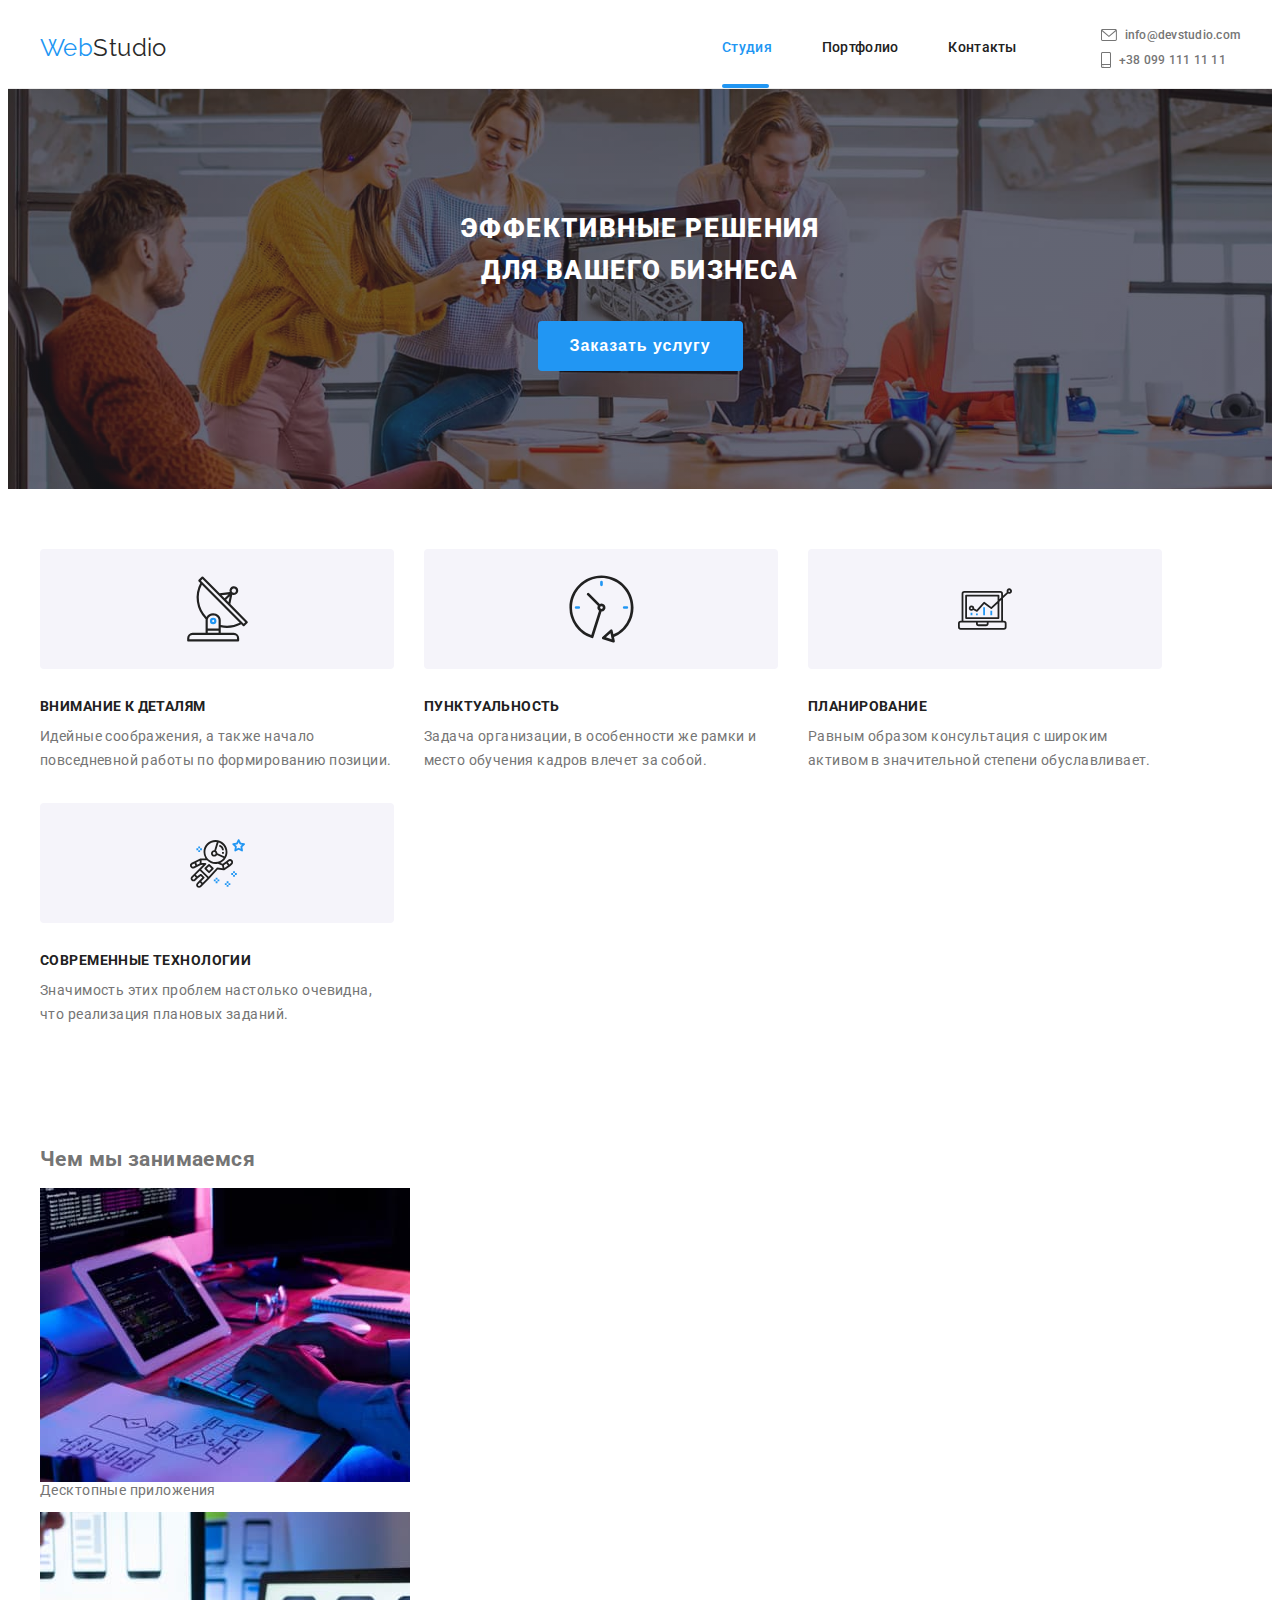
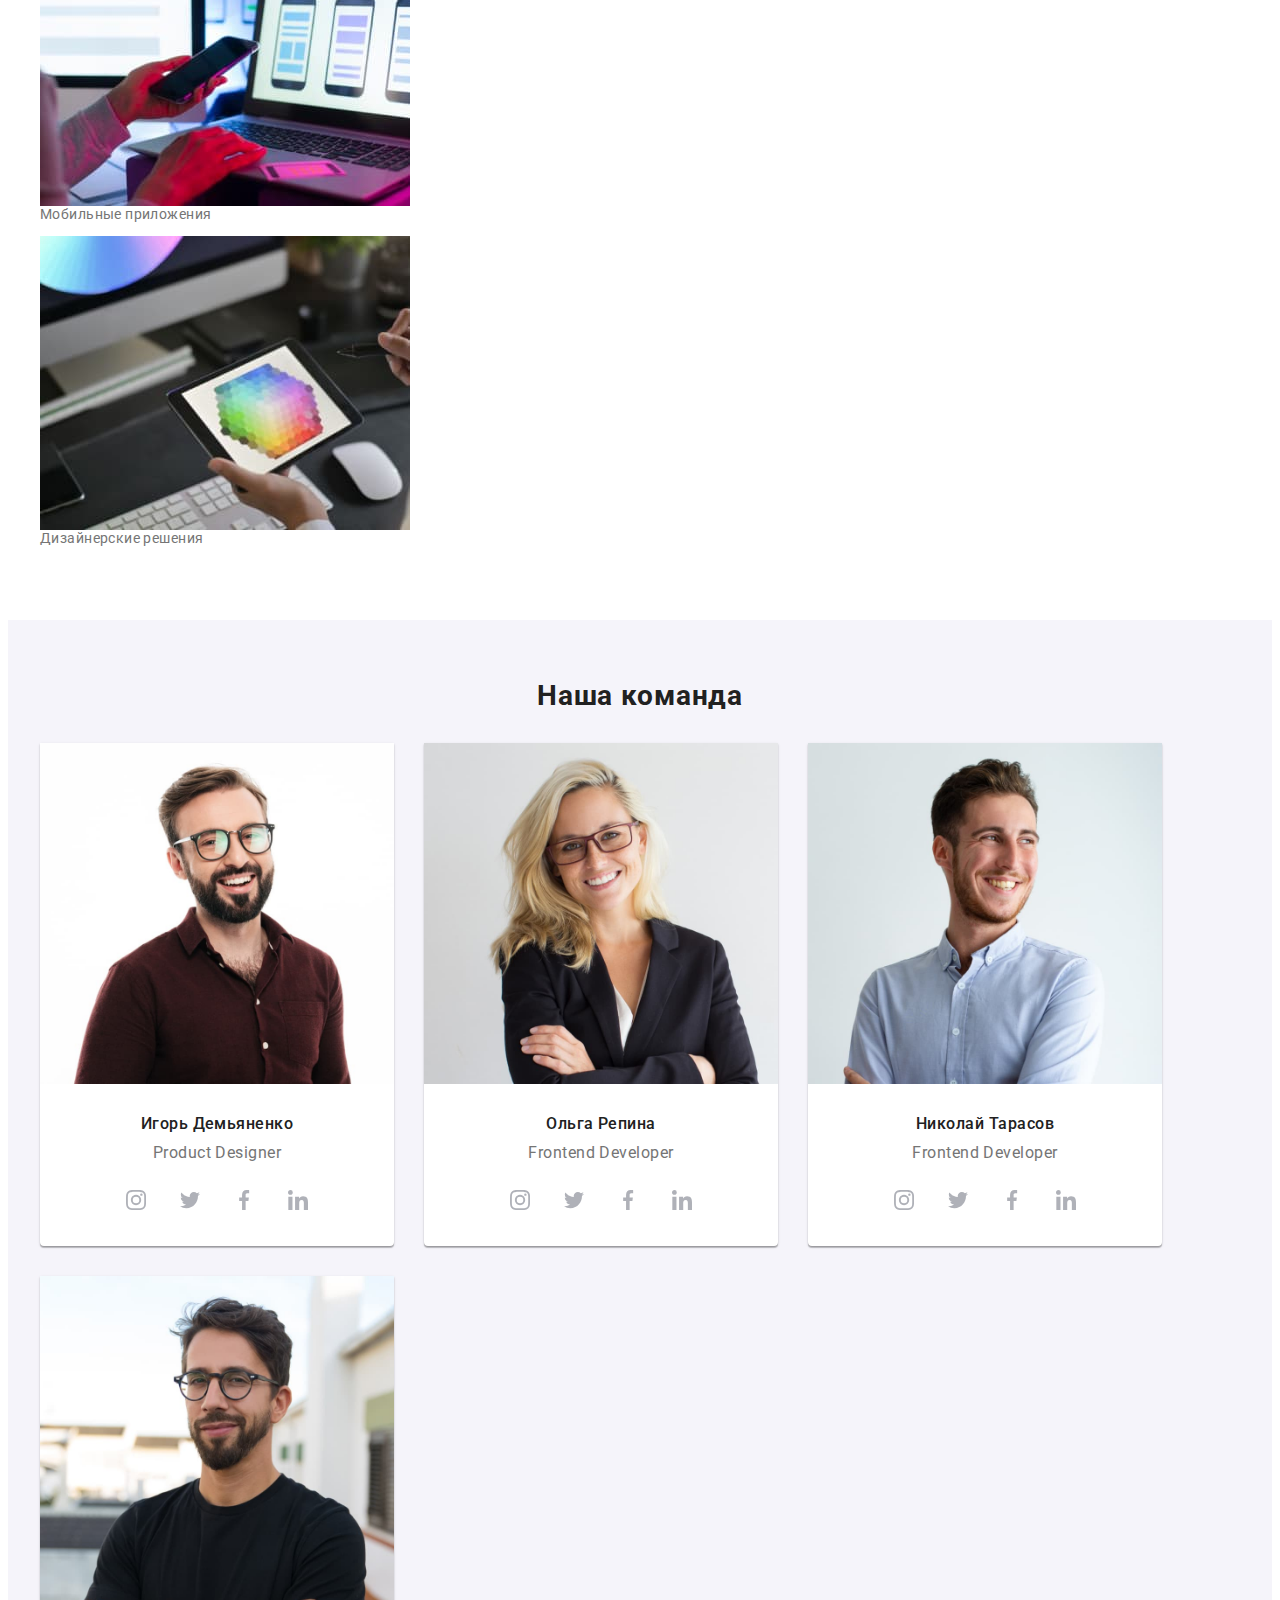
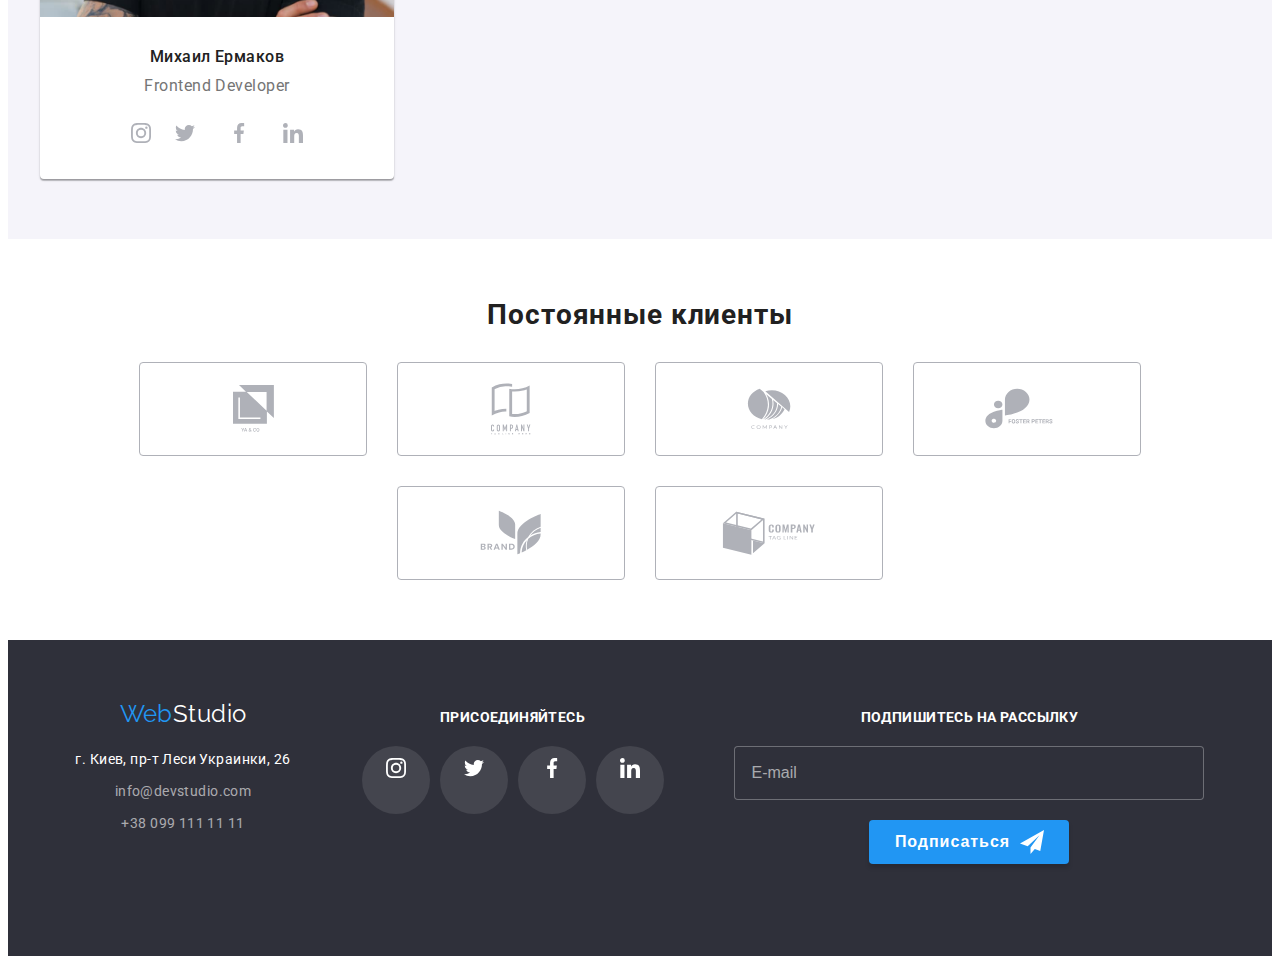
==== commit babf142a: "24/07_1" ====
--- a/index.html
+++ b/index.html
@@ -56,7 +56,7 @@
         <div class="header-dropmenu is-open" data-menu id="header-dropmenu">
           <ul class="site-nav">
             <li class="site-nav__item">
-              <a class="site-nav__highlightning link" href="./index.html">
+              <a class="site-nav__highlightning-line link" href="./index.html">
                 <span class="site-nav__titlehighlightning">Студия</span></a
               >
             </li>
--- a/css/main.min.css
+++ b/css/main.min.css
@@ -1 +1 @@
-.is-hidden{opacity:0;pointer-events:none;visibility:hidden}body{color:#757575;background-color:#fff;font-weight:400;font-family:Roboto,sans-serif;font-size:14px;letter-spacing:.03em}img{display:block;max-width:100%;height:auto}.section{padding-top:60px;padding-bottom:60px}.button{cursor:pointer}.container{margin-left:auto;margin-right:auto;padding-left:15px;padding-right:15px}@media screen and (min-width: 480px){.container{width:480px}}@media screen and (min-width: 768px){.container{width:768px}}@media screen and (min-width: 1200px){.container{width:1200px}}h1,h2,h3,h4,h5,h6,p{margin-top:0}.list{list-style:none;padding:0;margin-top:0;margin-bottom:0}.link{text-decoration:none}.hero-button{text-align:center}.hero-button__settings{border:none;padding:10px 32px;border-radius:4px;color:#fff;background-color:#2196f3;font-weight:700;font-size:16px;line-height:1.88;text-align:center;letter-spacing:.06em;-webkit-transition:color 250ms cubic-bezier(0.4, 0, 0.2, 1);transition:color 250ms cubic-bezier(0.4, 0, 0.2, 1)}.hero-button__settings:hover,.hero-button__settings:focus{color:#2f303a}.backdrop{position:fixed;z-index:1;overflow-y:scroll;top:0;left:0;width:100%;height:100%;background-color:rgba(47,48,58,.8);-webkit-transition:opacity 500ms cubic-bezier(0.4, 0, 0.2, 1),visibility 400ms cubic-bezier(0.4, 0, 0.2, 1);transition:opacity 500ms cubic-bezier(0.4, 0, 0.2, 1),visibility 400ms cubic-bezier(0.4, 0, 0.2, 1)}.is-hidden{opacity:0;pointer-events:none;visibility:hidden}.modal{position:absolute;height:609px;width:450px;top:50%;left:50%;padding:40px;margin:0 auto;background-color:#fff;-webkit-box-shadow:0px 1px 3px rgba(0,0,0,.12),0px 1px 1px rgba(0,0,0,.14),0px 2px 1px rgba(0,0,0,.2);box-shadow:0px 1px 3px rgba(0,0,0,.12),0px 1px 1px rgba(0,0,0,.14),0px 2px 1px rgba(0,0,0,.2);border-radius:4px;-webkit-transform:translate(-50%, -50%);transform:translate(-50%, -50%)}.modal__title{margin-bottom:12px;font-weight:700;font-size:20px;line-height:1.15;text-align:center;letter-spacing:.03em;color:#212121}.modal__icon-cross{display:-webkit-box;display:-ms-flexbox;display:flex;position:absolute;right:8px;top:8px;-webkit-box-align:center;-ms-flex-align:center;align-items:center;-webkit-box-pack:center;-ms-flex-pack:center;justify-content:center;width:30px;height:30px;border-radius:50%;fill:#000;background-color:#fff;border:1px solid rgba(0,0,0,.1);-webkit-transition:fill 250ms cubic-bezier(0.4, 0, 0.2, 1);transition:fill 250ms cubic-bezier(0.4, 0, 0.2, 1)}.modal__icon-cross:hover,.modal__icon-cross:focus{fill:#2196f3}.backdrop{position:fixed;top:0;left:0;width:100%;height:100%;background-color:rgba(47,48,58,.8);-webkit-transition:opacity 500ms cubic-bezier(0.4, 0, 0.2, 1),visibility 400ms cubic-bezier(0.4, 0, 0.2, 1);transition:opacity 500ms cubic-bezier(0.4, 0, 0.2, 1),visibility 400ms cubic-bezier(0.4, 0, 0.2, 1)}.is-hidden{opacity:0;pointer-events:none;visibility:hidden}.button-mobmenu{display:-webkit-inline-box;display:-ms-inline-flexbox;display:inline-flex;z-index:1;margin:0;padding:0;border:none;background-color:rgba(0,0,0,0)}@media screen and (min-width: 768px){.button-mobmenu{display:none}}.button-mobmenu .icon-close-mobmenu{display:none}.button-mobmenu.is-open .icon-close-mobmenu{display:block}.button-mobmenu.is-open:hover .icon-close-mobmenu,.button-mobmenu.is-open:focus .icon-close-mobmenu{fill:#2196f3}.button-mobmenu.is-open .icon-burger-mobmenu{display:none}.button-mobmenu:focus .icon-burger-mobmenu{fill:#2196f3}.container--header{position:relative;display:-webkit-box;display:-ms-flexbox;display:flex;-webkit-box-align:center;-ms-flex-align:center;align-items:center;min-height:60px}.header-border{border-bottom:1px solid #ececec}.navigation__logo1{display:-webkit-box;display:-ms-flexbox;display:flex;margin-right:auto;font-family:Raleway,sans-serif;color:#2196f3;text-decoration:none;font-size:24px;line-height:1.17}.navigation__logo2{color:#292929}@media screen and (max-width: 767px){.header-dropmenu{display:none;position:absolute;top:0;left:0;width:100%;height:796px;padding:48px 40px;background-color:#fff;-webkit-box-shadow:0px 4px 8px rgba(0,0,0,.04),0px 2px 4px rgba(0,0,0,.08),0px 1px 3px rgba(0,0,0,.16);box-shadow:0px 4px 8px rgba(0,0,0,.04),0px 2px 4px rgba(0,0,0,.08),0px 1px 3px rgba(0,0,0,.16)}.header-dropmenu.is-open{display:-webkit-box;display:-ms-flexbox;display:flex;-webkit-box-orient:vertical;-webkit-box-direction:normal;-ms-flex-direction:column;flex-direction:column}}@media screen and (min-width: 768px){.header-dropmenu{display:-webkit-box;display:-ms-flexbox;display:flex}}.navigation{display:-webkit-box;display:-ms-flexbox;display:flex;-webkit-box-align:center;-ms-flex-align:center;align-items:center}.site-nav{list-style:none;padding:0;margin:0;margin-bottom:auto}@media screen and (min-width: 768px){.site-nav{display:-webkit-box;display:-ms-flexbox;display:flex;margin-bottom:0;margin-right:84px;-webkit-box-align:center;-ms-flex-align:center;align-items:center}}.site-nav__item{padding:0;margin-left:0;margin-bottom:32px;list-style:none;font-size:40px;line-height:1.18;letter-spacing:.02em}@media screen and (min-width: 768px){.site-nav__item{margin-bottom:0;margin-right:50px;font-weight:500;font-size:14px;line-height:1.14;letter-spacing:.02em;color:#212121}}.site-nav__item:last-child{margin-right:0}.site-nav .link{text-decoration:none;-webkit-box-align:center;-ms-flex-align:center;align-items:center;color:#212121;font-weight:500;line-height:1.14;letter-spacing:.02em;-webkit-transition:color 250ms cubic-bezier(0.4, 0, 0.2, 1);transition:color 250ms cubic-bezier(0.4, 0, 0.2, 1)}.site-nav .link:hover,.site-nav .link:focus{color:#2196f3}.site-nav__titlehighlightning{color:#2196f3}.header-contacts{list-style:none;padding:0;margin-top:0;margin-bottom:0}@media screen and (min-width: 768px){.header-contacts{display:-webkit-box;display:-ms-flexbox;display:flex;-webkit-box-orient:vertical;-webkit-box-direction:reverse;-ms-flex-direction:column-reverse;flex-direction:column-reverse}}.header-contacts__item{margin-bottom:32px}@media screen and (min-width: 768px){.header-contacts__item{margin-bottom:0}}.header-contacts__item:last-child{margin-bottom:64px}@media screen and (min-width: 768px){.header-contacts__item:last-child{margin-bottom:10px}}.header-contacts__link1{font-weight:500;font-size:34px;line-height:1.18;letter-spacing:.02em;color:#2196f3}@media screen and (min-width: 768px){.header-contacts__link1{color:#757575;font-size:12px;line-height:1.17}}.header-contacts__link2{font-weight:500;font-size:24px;line-height:1.17;letter-spacing:.02em;color:#757575;-webkit-transition:color 250ms cubic-bezier(0.4, 0, 0.2, 1);transition:color 250ms cubic-bezier(0.4, 0, 0.2, 1)}@media screen and (min-width: 768px){.header-contacts__link2{font-size:12px}}.header-contacts .link1.link2:hover,.header-contacts .link1.link2:focus{color:#2196f3}.header-contacts__social{display:-webkit-box;display:-ms-flexbox;display:flex;list-style:none;padding-left:0}@media screen and (min-width: 768px){.header-contacts__social{display:none}}.header-contacts__social-item{padding-right:10px;margin-right:10px;border-right:1px solid rgba(33,33,33,.2)}.header-contacts__social-item:last-child{padding-right:0px;margin-right:0px;border-right:none}.header-contacts__socialnet{text-decoration:none;font-weight:500;font-size:18px;line-height:1.22;letter-spacing:.02em;color:#2196f3}.header-contacts__icon{display:none}@media screen and (min-width: 768px){.header-contacts__icon{display:inline-block;margin-right:8px;fill:currentcolor}}.hero{padding:118px 0;background-color:#2f303a;margin-left:auto;margin-right:auto;max-width:1600px;background-image:-webkit-gradient(linear, left top, right top, from(rgba(47, 48, 58, 0.4)), to(rgba(47, 48, 58, 0.4))),url("../images/hero-overlay.jpg");background-image:linear-gradient(to right, rgba(47, 48, 58, 0.4), rgba(47, 48, 58, 0.4)),url("../images/hero-overlay.jpg");background-repeat:no-repeat;background-position:center;background-size:cover}.hero__title{margin-left:auto;margin-right:auto;margin-bottom:30px;text-align:center;font-weight:900;font-size:26px;line-height:1.62;letter-spacing:.06em;text-transform:uppercase;color:#fff}@media screen and (min-width: 768px){.hero__title{width:360px}}.modal-labeltext{display:block;margin-bottom:4px;font-size:12px;line-height:1.17;letter-spacing:.01em}.modal-input{position:relative;margin-bottom:10px}.modal-input__field{width:100%;height:40px;padding-left:42px;padding-top:12px;padding-bottom:12px;border:1px solid rgba(33,33,33,.2);border-radius:4px;outline:rgba(0,0,0,0)}.modal-input:focus-within .modal-input__field{border-color:#2196f3}.modal-input__icon{position:absolute;top:50%;left:15px;fill:#000;-webkit-transform:translateY(-50%);transform:translateY(-50%)}.modal-input:focus-within .modal-input__icon{fill:#2196f3}.modal-textarea{margin-bottom:20px}.modal-textarea-field{width:100%;height:120px;padding:12px 16px;border:1px solid rgba(33,33,33,.2);border-radius:4px;resize:none;outline:rgba(0,0,0,0)}.modal-textarea-field::-webkit-input-placeholder{font-size:12px;line-height:1.17;letter-spacing:.01em;color:rgba(117,117,117,.5)}.modal-textarea-field::-moz-placeholder{font-size:12px;line-height:1.17;letter-spacing:.01em;color:rgba(117,117,117,.5)}.modal-textarea-field:-ms-input-placeholder{font-size:12px;line-height:1.17;letter-spacing:.01em;color:rgba(117,117,117,.5)}.modal-textarea-field::-ms-input-placeholder{font-size:12px;line-height:1.17;letter-spacing:.01em;color:rgba(117,117,117,.5)}.modal-textarea-field::placeholder{font-size:12px;line-height:1.17;letter-spacing:.01em;color:rgba(117,117,117,.5)}.modal-textarea:focus-within .modal-textarea-field{border-color:#2196f3}.modal-agreement-section{display:-webkit-box;display:-ms-flexbox;display:flex;-webkit-box-pack:center;-ms-flex-pack:center;justify-content:center;-webkit-box-align:center;-ms-flex-align:center;align-items:center;line-height:1.71;margin-bottom:30px;font-size:12px;line-height:1.17;letter-spacing:.03em}.modal-checkbox-field{position:absolute;width:1px;height:1px;margin:-1px;border:0;padding:0;white-space:nowrap;-webkit-clip-path:inset(100%);clip-path:inset(100%);clip:rect(0 0 0 0);overflow:hidden}.modal-checkbox-field__icon{display:inline-block;width:16px;height:15px;border:2px solid #212121;border-radius:4px;margin-right:7px;-webkit-transition:border-color 150ms cubic-bezier(0.4, 0, 0.2, 1),background-color 250ms cubic-bezier(0.4, 0, 0.2, 1),background-image 250ms cubic-bezier(0.4, 0, 0.2, 1);transition:border-color 150ms cubic-bezier(0.4, 0, 0.2, 1),background-color 250ms cubic-bezier(0.4, 0, 0.2, 1),background-image 250ms cubic-bezier(0.4, 0, 0.2, 1)}.modal-checkbox-field__colortext{color:#2196f3}.modal-checkbox-field:checked+.modal-checkbox-field__icon{background-color:#2196f3;background-image:url("../images/icon-modal-checked.svg");background-size:contain;background-origin:border-box;border-color:#2196f3}.modal-submit{display:-webkit-box;display:-ms-flexbox;display:flex;-webkit-box-pack:center;-ms-flex-pack:center;justify-content:center}.modal-submit__button{min-width:200px;height:50px;font-weight:700;font-size:16px;line-height:1.88;letter-spacing:.06em;color:#fff;background-color:#2196f3;-webkit-box-shadow:0px 4px 4px rgba(0,0,0,.15);box-shadow:0px 4px 4px rgba(0,0,0,.15);border-radius:4px;border:rgba(0,0,0,0);cursor:pointer;-webkit-transition:background-color 250ms cubic-bezier(0.4, 0, 0.2, 1);transition:background-color 250ms cubic-bezier(0.4, 0, 0.2, 1)}.modal-submit__button:hover,.modal-submit__button:focus{background-color:#188ce8}.visually-hidden{position:absolute;width:1px;height:1px;margin:-1px;border:0;padding:0;white-space:nowrap;-webkit-clip-path:inset(100%);clip-path:inset(100%);clip:rect(0 0 0 0);overflow:hidden}.advantage{padding-left:0;padding-right:0}@media screen and (min-width: 768px){.advantage{display:-webkit-box;display:-ms-flexbox;display:flex;-ms-flex-wrap:wrap;flex-wrap:wrap;gap:30px}}@media screen and (max-width: 767px){.advantage__item:not(:last-child){margin-bottom:30px}}@media screen and (min-width: 768px){.advantage__item{width:354px}}.advantage__icons{display:-webkit-box;display:-ms-flexbox;display:flex;-webkit-box-align:center;-ms-flex-align:center;align-items:center;-webkit-box-pack:center;-ms-flex-pack:center;justify-content:center;height:120px;background-color:#f5f4fa;margin-bottom:30px;border-radius:4px}.advantage__title{text-align:center;margin-bottom:10px;font-size:14px;line-height:1.14;text-transform:uppercase;color:#212121}@media screen and (min-width: 768px){.advantage__title{text-align:left}}.advantage__text{margin-bottom:0;color:#757575;line-height:1.71}@media screen and (max-width: 1199px){.our-work-hidden{display:none}}.section--team-bgcolor{background-color:#f5f4fa}.team-title{margin-bottom:0;padding-top:0;margin-bottom:30px;color:#212121;font-weight:700;font-size:28px;line-height:1.17;text-align:center;letter-spacing:.03em}.team-container{display:block;-webkit-box-sizing:border-box;box-sizing:border-box;padding:0;margin:0}@media screen and (min-width: 768px){.team-container{display:-webkit-box;display:-ms-flexbox;display:flex;-ms-flex-wrap:wrap;flex-wrap:wrap;gap:30px}}.team-container__item{background-color:#fff;-webkit-box-shadow:0px 1px 3px rgba(0,0,0,.12),0px 1px 1px rgba(0,0,0,.14),0px 2px 1px rgba(0,0,0,.2);box-shadow:0px 1px 3px rgba(0,0,0,.12),0px 1px 1px rgba(0,0,0,.14),0px 2px 1px rgba(0,0,0,.2);border-radius:0px 0px 4px 4px}@media screen and (min-width: 768px){.team-container__item{width:354px}}@media screen and (max-width: 767px){.team-container__item:not(:last-child){margin-bottom:30px}}.team-container__thumb{padding:30px 0 24px 0}.team-container__employee{margin-bottom:10px;text-align:center;color:#212121;font-weight:500;font-size:16px;line-height:1.19;letter-spacing:.03em}.team-container__position{text-align:center;margin-bottom:16px;font-size:16px;line-height:1.19;letter-spacing:.03em}.social-networks{display:-webkit-box;display:-ms-flexbox;display:flex;-webkit-box-pack:center;-ms-flex-pack:center;justify-content:center}.social-networks__icon:not(:last-child){margin-right:10px}.social-networks__elipse{display:-webkit-box;display:-ms-flexbox;display:flex;border:none;-webkit-box-align:center;-ms-flex-align:center;align-items:center;-webkit-box-pack:center;-ms-flex-pack:center;justify-content:center;width:44px;height:44px;border-radius:50%;fill:#afb1b8;background-color:#fff;-webkit-transition:fill 250ms cubic-bezier(0.4, 0, 0.2, 1),background-color 250ms cubic-bezier(0.4, 0, 0.2, 1);transition:fill 250ms cubic-bezier(0.4, 0, 0.2, 1),background-color 250ms cubic-bezier(0.4, 0, 0.2, 1)}.social-networks__elipse:hover,.social-networks__elipse:focus{fill:#fff;background-color:#2196f3}.our-clients-title{padding-top:0;margin-bottom:30px;color:#212121;font-weight:700;font-size:28px;line-height:1.17;text-align:center;letter-spacing:.03em}.our-clients{display:-webkit-box;display:-ms-flexbox;display:flex;-webkit-box-pack:center;-ms-flex-pack:center;justify-content:center;-ms-flex-wrap:wrap;flex-wrap:wrap;gap:30px}.our-clients__blocks{display:-webkit-box;display:-ms-flexbox;display:flex;-webkit-box-align:center;-ms-flex-align:center;align-items:center;-webkit-box-pack:center;-ms-flex-pack:center;justify-content:center;min-width:210px;height:92px;border:1px solid #afb1b8;border-radius:4px;-webkit-transition:border 250ms cubic-bezier(0.4, 0, 0.2, 1);transition:border 250ms cubic-bezier(0.4, 0, 0.2, 1)}@media screen and (min-width: 768px){.our-clients__blocks{width:226px}}.our-clients__blocks:hover,.our-clients__blocks:focus{border:1px solid #2196f3}.our-clients__icon{fill:#afb1b8;-webkit-transition:fill 250ms cubic-bezier(0.4, 0, 0.2, 1);transition:fill 250ms cubic-bezier(0.4, 0, 0.2, 1)}.our-clients__blocks:hover .our-clients__icon,.our-clients__blocks:focus .our-clients__icon{fill:#2196f3}.footer{padding:60px 0;background-color:#2f303a}.container--footer{display:block;-webkit-box-align:center;-ms-flex-align:center;align-items:center}@media screen and (min-width: 768px){.container--footer{display:-webkit-box;display:-ms-flexbox;display:flex;-ms-flex-wrap:wrap;flex-wrap:wrap;-ms-flex-pack:distribute;justify-content:space-around;-webkit-box-align:baseline;-ms-flex-align:baseline;align-items:baseline}}.footer-box-container{margin-bottom:60px;padding-bottom:0;color:#2196f3;text-decoration:none;line-height:1.17;text-align:center}.footer-logo{display:block;margin-bottom:20px;font-family:Raleway,sans-serif;color:#2196f3;text-decoration:none;font-size:24px;line-height:1.17}.footer-logo-color{color:#fff}.footer-contacts{text-align:center}.footer-contacts__item{padding-left:0;margin-bottom:8px}.footer-contacts__adress{color:#fff;font-style:normal;font-size:14px;line-height:1.71;letter-spacing:.03em;text-decoration:none}.footer-contacts__mail-tel{color:rgba(255,255,255,.6);font-style:normal;font-size:14px;line-height:1.71;letter-spacing:.03em;text-decoration:none;-webkit-transition:color 250ms cubic-bezier(0.4, 0, 0.2, 1);transition:color 250ms cubic-bezier(0.4, 0, 0.2, 1)}.footer-contacts__mail-tel:hover,.footer-contacts__mail-tel:focus{color:#2196f3}.footer-joinus{text-align:center}.footer-joinus__title{margin-bottom:20px;font-size:14px;line-height:1.14;text-transform:uppercase;color:#fff}.footer-social-network{display:-webkit-box;display:-ms-flexbox;display:flex;-webkit-box-pack:center;-ms-flex-pack:center;justify-content:center;margin-bottom:60px}.footer-social-network__icons:not(:last-child){margin-right:10px}.footer-social-network__elipse{display:block;border:none;-webkit-box-align:center;-ms-flex-align:center;align-items:center;padding:12px;width:44px;height:44px;border-radius:50%;fill:#fff;background-color:rgba(255,255,255,.1);-webkit-transition:background-color 250ms cubic-bezier(0.4, 0, 0.2, 1);transition:background-color 250ms cubic-bezier(0.4, 0, 0.2, 1)}.footer-social-network__elipse:hover,.footer-social-network__elipse:focus{background-color:#2196f3}.signup{text-align:center}.signup__title{margin-bottom:20px;font-weight:700;line-height:1.14;text-transform:uppercase;color:#fff}.footer-form{display:block}.footer-form__input{display:-webkit-box;display:-ms-flexbox;display:flex;margin-bottom:20px;padding-left:16px;width:100%;height:50px;font-size:16px;line-height:1.25;-webkit-box-align:center;-ms-flex-align:center;align-items:center;color:#fff;background-color:#2f303a;border:1px solid rgba(255,255,255,.3);border-radius:4px}@media screen and (min-width: 768px){.footer-form__input{width:450px}}.footer-form__input::-webkit-input-placeholder{color:rgba(255,255,255,.6)}.footer-form__input::-moz-placeholder{color:rgba(255,255,255,.6)}.footer-form__input:-ms-input-placeholder{color:rgba(255,255,255,.6)}.footer-form__input::-ms-input-placeholder{color:rgba(255,255,255,.6)}.footer-form__input::placeholder{color:rgba(255,255,255,.6)}.footer-form__button{display:-webkit-inline-box;display:-ms-inline-flexbox;display:inline-flex;min-width:200px;cursor:pointer;-webkit-box-pack:center;-ms-flex-pack:center;justify-content:center;-webkit-box-align:center;-ms-flex-align:center;align-items:center;padding-top:10px;padding-bottom:10px;font-weight:700;font-size:16px;line-height:1.88px;letter-spacing:.06em;color:#fff;background-color:#2196f3;-webkit-box-shadow:0px 4px 4px rgba(0,0,0,.15);box-shadow:0px 4px 4px rgba(0,0,0,.15);border-radius:4px;border:none}.footer-form__button-icon{margin-left:10px}.site-nav__highlightning--portfolio::after{content:"";width:78px}.porfolio-menu{display:-webkit-box;display:-ms-flexbox;display:flex;padding-left:0;margin-bottom:50px;-webkit-box-pack:center;-ms-flex-pack:center;justify-content:center}.porfolio-menu__item{margin-right:8px}.porfolio-menu__item:last-child{margin-right:0}.portfolio-menu__button{cursor:pointer;padding:6px 22px;border-radius:4px;border:0 solid #f5f4fa;font-family:Roboto,sans-serif;color:#212121;background-color:#f5f4fa;font-weight:500;font-size:16px;line-height:1.62;letter-spacing:.03em;-webkit-transition:color 250ms cubic-bezier(0.4, 0, 0.2, 1),background-color 250ms cubic-bezier(0.4, 0, 0.2, 1),-webkit-box-shadow 250ms cubic-bezier(0.4, 0, 0.2, 1);transition:color 250ms cubic-bezier(0.4, 0, 0.2, 1),background-color 250ms cubic-bezier(0.4, 0, 0.2, 1),-webkit-box-shadow 250ms cubic-bezier(0.4, 0, 0.2, 1);transition:color 250ms cubic-bezier(0.4, 0, 0.2, 1),background-color 250ms cubic-bezier(0.4, 0, 0.2, 1),box-shadow 250ms cubic-bezier(0.4, 0, 0.2, 1);transition:color 250ms cubic-bezier(0.4, 0, 0.2, 1),background-color 250ms cubic-bezier(0.4, 0, 0.2, 1),box-shadow 250ms cubic-bezier(0.4, 0, 0.2, 1),-webkit-box-shadow 250ms cubic-bezier(0.4, 0, 0.2, 1)}.portfolio-menu__button:hover,.portfolio-menu__button:focus{color:#fff;background-color:#2196f3;-webkit-box-shadow:0px 3px 1px rgba(0,0,0,.1),0px 1px 2px rgba(0,0,0,.08),0px 2px 2px rgba(0,0,0,.12);box-shadow:0px 3px 1px rgba(0,0,0,.1),0px 1px 2px rgba(0,0,0,.08),0px 2px 2px rgba(0,0,0,.12)}.portfolio-menu__button--active{background-color:#2196f3;color:#fff}.portfolio{display:-webkit-box;display:-ms-flexbox;display:flex;-ms-flex-wrap:wrap;flex-wrap:wrap;padding:0;margin:0;margin-left:-30px;margin-top:-30px}.portfolio__card{margin-left:30px;margin-top:30px;-ms-flex-preferred-size:calc((100% - 90px)/3);flex-basis:calc((100% - 90px)/3);border:1px solid #eee;background:#fff}.portfolio__overlay-hide{position:relative;overflow:hidden}.portfolio__hover{display:block;-webkit-box-shadow:none;box-shadow:none;-webkit-transition:-webkit-box-shadow 250ms cubic-bezier(0.4, 0, 0.2, 1);transition:-webkit-box-shadow 250ms cubic-bezier(0.4, 0, 0.2, 1);transition:box-shadow 250ms cubic-bezier(0.4, 0, 0.2, 1);transition:box-shadow 250ms cubic-bezier(0.4, 0, 0.2, 1), -webkit-box-shadow 250ms cubic-bezier(0.4, 0, 0.2, 1)}.portfolio__hover:hover,.portfolio__hover:focus{-webkit-box-shadow:0px 1px 1px rgba(0,0,0,.12),0px 4px 4px rgba(0,0,0,.06),1px 4px 6px rgba(0,0,0,.16);box-shadow:0px 1px 1px rgba(0,0,0,.12),0px 4px 4px rgba(0,0,0,.06),1px 4px 6px rgba(0,0,0,.16)}.portfolio-overlay{position:absolute;width:100%;height:294px;top:0;left:0;-webkit-transform:translateY(100%);transform:translateY(100%);-webkit-transition:-webkit-transform 250ms cubic-bezier(0.4, 0, 0.2, 1);transition:-webkit-transform 250ms cubic-bezier(0.4, 0, 0.2, 1);transition:transform 250ms cubic-bezier(0.4, 0, 0.2, 1);transition:transform 250ms cubic-bezier(0.4, 0, 0.2, 1), -webkit-transform 250ms cubic-bezier(0.4, 0, 0.2, 1);background-color:rgba(33,150,243,.9)}.portfolio__hover:hover .portfolio-overlay{-webkit-transform:translateY(0);transform:translateY(0);opacity:1}.portfolio-overlay__text{display:block;padding-top:63px;padding-right:24px;padding-bottom:63px;padding-left:24px;font-size:18px;line-height:1.56;letter-spacing:.03em;color:#fff}.portfolio-thumb{padding:20px 24px}.portfolio-thumb__title{margin-bottom:4px;color:#212121;font-weight:700;font-size:18px;line-height:2;letter-spacing:.06em}.portfolio-thumb__subtitle{color:#757575;margin:0;font-size:16px;line-height:1.88}/*# sourceMappingURL=main.min.css.map */+.is-hidden{opacity:0;pointer-events:none;visibility:hidden}body{color:#757575;background-color:#fff;font-weight:400;font-family:Roboto,sans-serif;font-size:14px;letter-spacing:.03em}img{display:block;max-width:100%;height:auto}.section{padding-top:60px;padding-bottom:60px}.button{cursor:pointer}.container{margin-left:auto;margin-right:auto;padding-left:15px;padding-right:15px}@media screen and (min-width: 480px){.container{width:480px}}@media screen and (min-width: 768px){.container{width:768px}}@media screen and (min-width: 1200px){.container{width:1200px}}h1,h2,h3,h4,h5,h6,p{margin-top:0}.list{list-style:none;padding:0;margin-top:0;margin-bottom:0}.link{text-decoration:none}.hero-button{text-align:center}.hero-button__settings{border:none;padding:10px 32px;border-radius:4px;color:#fff;background-color:#2196f3;font-weight:700;font-size:16px;line-height:1.88;text-align:center;letter-spacing:.06em;-webkit-transition:color 250ms cubic-bezier(0.4, 0, 0.2, 1);transition:color 250ms cubic-bezier(0.4, 0, 0.2, 1)}.hero-button__settings:hover,.hero-button__settings:focus{color:#2f303a}.backdrop{position:fixed;z-index:1;overflow-y:scroll;top:0;left:0;width:100%;height:100%;background-color:rgba(47,48,58,.8);-webkit-transition:opacity 500ms cubic-bezier(0.4, 0, 0.2, 1),visibility 400ms cubic-bezier(0.4, 0, 0.2, 1);transition:opacity 500ms cubic-bezier(0.4, 0, 0.2, 1),visibility 400ms cubic-bezier(0.4, 0, 0.2, 1)}.is-hidden{opacity:0;pointer-events:none;visibility:hidden}.modal{position:absolute;height:609px;width:450px;top:50%;left:50%;padding:40px;margin:0 auto;background-color:#fff;-webkit-box-shadow:0px 1px 3px rgba(0,0,0,.12),0px 1px 1px rgba(0,0,0,.14),0px 2px 1px rgba(0,0,0,.2);box-shadow:0px 1px 3px rgba(0,0,0,.12),0px 1px 1px rgba(0,0,0,.14),0px 2px 1px rgba(0,0,0,.2);border-radius:4px;-webkit-transform:translate(-50%, -50%);transform:translate(-50%, -50%)}.modal__title{margin-bottom:12px;font-weight:700;font-size:20px;line-height:1.15;text-align:center;letter-spacing:.03em;color:#212121}.modal__icon-cross{display:-webkit-box;display:-ms-flexbox;display:flex;position:absolute;right:8px;top:8px;-webkit-box-align:center;-ms-flex-align:center;align-items:center;-webkit-box-pack:center;-ms-flex-pack:center;justify-content:center;width:30px;height:30px;border-radius:50%;fill:#000;background-color:#fff;border:1px solid rgba(0,0,0,.1);-webkit-transition:fill 250ms cubic-bezier(0.4, 0, 0.2, 1);transition:fill 250ms cubic-bezier(0.4, 0, 0.2, 1)}.modal__icon-cross:hover,.modal__icon-cross:focus{fill:#2196f3}.backdrop{position:fixed;top:0;left:0;width:100%;height:100%;background-color:rgba(47,48,58,.8);-webkit-transition:opacity 500ms cubic-bezier(0.4, 0, 0.2, 1),visibility 400ms cubic-bezier(0.4, 0, 0.2, 1);transition:opacity 500ms cubic-bezier(0.4, 0, 0.2, 1),visibility 400ms cubic-bezier(0.4, 0, 0.2, 1)}.is-hidden{opacity:0;pointer-events:none;visibility:hidden}.button-mobmenu{display:-webkit-inline-box;display:-ms-inline-flexbox;display:inline-flex;z-index:1;margin:0;padding:0;border:none;background-color:rgba(0,0,0,0)}@media screen and (min-width: 768px){.button-mobmenu{display:none}}.button-mobmenu .icon-close-mobmenu{display:none}.button-mobmenu.is-open .icon-close-mobmenu{display:block}.button-mobmenu.is-open:hover .icon-close-mobmenu,.button-mobmenu.is-open:focus .icon-close-mobmenu{fill:#2196f3}.button-mobmenu.is-open .icon-burger-mobmenu{display:none}.button-mobmenu:focus .icon-burger-mobmenu{fill:#2196f3}.container--header{position:relative;display:-webkit-box;display:-ms-flexbox;display:flex;-webkit-box-align:center;-ms-flex-align:center;align-items:center;min-height:60px}.header-border{border-bottom:1px solid #ececec}.navigation__logo1{display:-webkit-box;display:-ms-flexbox;display:flex;margin-right:auto;font-family:Raleway,sans-serif;color:#2196f3;text-decoration:none;font-size:24px;line-height:1.17}.navigation__logo2{color:#292929}@media screen and (max-width: 767px){.header-dropmenu{display:none;position:absolute;top:0;left:0;width:100%;height:796px;padding:48px 40px;background-color:#fff;-webkit-box-shadow:0px 4px 8px rgba(0,0,0,.04),0px 2px 4px rgba(0,0,0,.08),0px 1px 3px rgba(0,0,0,.16);box-shadow:0px 4px 8px rgba(0,0,0,.04),0px 2px 4px rgba(0,0,0,.08),0px 1px 3px rgba(0,0,0,.16)}.header-dropmenu.is-open{display:-webkit-box;display:-ms-flexbox;display:flex;-webkit-box-orient:vertical;-webkit-box-direction:normal;-ms-flex-direction:column;flex-direction:column}}@media screen and (min-width: 768px){.header-dropmenu{display:-webkit-box;display:-ms-flexbox;display:flex}}.navigation{display:-webkit-box;display:-ms-flexbox;display:flex;-webkit-box-align:center;-ms-flex-align:center;align-items:center}.site-nav{list-style:none;padding:0;margin:0;margin-bottom:auto;position:relative}@media screen and (min-width: 768px){.site-nav{display:-webkit-box;display:-ms-flexbox;display:flex;margin-bottom:0;margin-right:84px;-webkit-box-align:center;-ms-flex-align:center;align-items:center}}.site-nav__item{padding:0;margin-left:0;margin-bottom:32px;list-style:none;font-size:40px;line-height:1.18;letter-spacing:.02em}@media screen and (min-width: 768px){.site-nav__item{margin-bottom:0;margin-right:50px;padding-top:32px;padding-bottom:32px;font-weight:500;font-size:14px;line-height:1.14;letter-spacing:.02em;color:#212121}}.site-nav__item:last-child{margin-right:0}.site-nav .link{text-decoration:none;-webkit-box-align:center;-ms-flex-align:center;align-items:center;color:#212121;font-weight:500;line-height:1.14;letter-spacing:.02em;-webkit-transition:color 250ms cubic-bezier(0.4, 0, 0.2, 1);transition:color 250ms cubic-bezier(0.4, 0, 0.2, 1)}.site-nav .link:hover,.site-nav .link:focus{color:#2196f3}.site-nav__titlehighlightning{color:#2196f3}@media screen and (min-width: 768px){.site-nav__highlightning-line::after{content:"";position:absolute;width:47px;height:4px;bottom:0;left:0;background-color:#2196f3;border-radius:2px}}.header-contacts{list-style:none;padding:0;margin-top:0;margin-bottom:0}@media screen and (min-width: 768px){.header-contacts{display:-webkit-box;display:-ms-flexbox;display:flex;-webkit-box-orient:vertical;-webkit-box-direction:reverse;-ms-flex-direction:column-reverse;flex-direction:column-reverse;-webkit-box-pack:center;-ms-flex-pack:center;justify-content:center}}.header-contacts__item{margin-bottom:32px}@media screen and (min-width: 768px){.header-contacts__item{margin-bottom:0}}.header-contacts__item:last-child{margin-bottom:64px}@media screen and (min-width: 768px){.header-contacts__item:last-child{margin-bottom:10px}}.header-contacts__link1{font-weight:500;font-size:34px;line-height:1.18;letter-spacing:.02em;color:#2196f3}@media screen and (min-width: 768px){.header-contacts__link1{display:-webkit-box;display:-ms-flexbox;display:flex;-webkit-box-align:center;-ms-flex-align:center;align-items:center;color:#757575;font-size:12px;line-height:1.17}}.header-contacts__link2{font-weight:500;font-size:24px;line-height:1.17;letter-spacing:.02em;color:#757575;-webkit-transition:color 250ms cubic-bezier(0.4, 0, 0.2, 1);transition:color 250ms cubic-bezier(0.4, 0, 0.2, 1)}@media screen and (min-width: 768px){.header-contacts__link2{font-size:12px;display:-webkit-box;display:-ms-flexbox;display:flex;-webkit-box-align:center;-ms-flex-align:center;align-items:center}}.header-contacts .link1.link2:hover,.header-contacts .link1.link2:focus{color:#2196f3}.header-contacts__social{display:-webkit-box;display:-ms-flexbox;display:flex;list-style:none;padding-left:0}@media screen and (min-width: 768px){.header-contacts__social{display:none}}.header-contacts__social-item{padding-right:10px;margin-right:10px;border-right:1px solid rgba(33,33,33,.2)}.header-contacts__social-item:last-child{padding-right:0px;margin-right:0px;border-right:none}.header-contacts__socialnet{text-decoration:none;font-weight:500;font-size:18px;line-height:1.22;letter-spacing:.02em;color:#2196f3}.header-contacts__icon{display:none}@media screen and (min-width: 768px){.header-contacts__icon{display:inline-block;margin-right:8px;fill:currentcolor}}.hero{padding:118px 0;background-color:#2f303a;margin-left:auto;margin-right:auto;max-width:1600px;background-image:-webkit-gradient(linear, left top, right top, from(rgba(47, 48, 58, 0.4)), to(rgba(47, 48, 58, 0.4))),url("../images/hero-overlay.jpg");background-image:linear-gradient(to right, rgba(47, 48, 58, 0.4), rgba(47, 48, 58, 0.4)),url("../images/hero-overlay.jpg");background-repeat:no-repeat;background-position:center;background-size:cover}.hero__title{margin-left:auto;margin-right:auto;margin-bottom:30px;text-align:center;font-weight:900;font-size:26px;line-height:1.62;letter-spacing:.06em;text-transform:uppercase;color:#fff}@media screen and (min-width: 768px){.hero__title{width:360px}}.modal-labeltext{display:block;margin-bottom:4px;font-size:12px;line-height:1.17;letter-spacing:.01em}.modal-input{position:relative;margin-bottom:10px}.modal-input__field{width:100%;height:40px;padding-left:42px;padding-top:12px;padding-bottom:12px;border:1px solid rgba(33,33,33,.2);border-radius:4px;outline:rgba(0,0,0,0)}.modal-input:focus-within .modal-input__field{border-color:#2196f3}.modal-input__icon{position:absolute;top:50%;left:15px;fill:#000;-webkit-transform:translateY(-50%);transform:translateY(-50%)}.modal-input:focus-within .modal-input__icon{fill:#2196f3}.modal-textarea{margin-bottom:20px}.modal-textarea-field{width:100%;height:120px;padding:12px 16px;border:1px solid rgba(33,33,33,.2);border-radius:4px;resize:none;outline:rgba(0,0,0,0)}.modal-textarea-field::-webkit-input-placeholder{font-size:12px;line-height:1.17;letter-spacing:.01em;color:rgba(117,117,117,.5)}.modal-textarea-field::-moz-placeholder{font-size:12px;line-height:1.17;letter-spacing:.01em;color:rgba(117,117,117,.5)}.modal-textarea-field:-ms-input-placeholder{font-size:12px;line-height:1.17;letter-spacing:.01em;color:rgba(117,117,117,.5)}.modal-textarea-field::-ms-input-placeholder{font-size:12px;line-height:1.17;letter-spacing:.01em;color:rgba(117,117,117,.5)}.modal-textarea-field::placeholder{font-size:12px;line-height:1.17;letter-spacing:.01em;color:rgba(117,117,117,.5)}.modal-textarea:focus-within .modal-textarea-field{border-color:#2196f3}.modal-agreement-section{display:-webkit-box;display:-ms-flexbox;display:flex;-webkit-box-pack:center;-ms-flex-pack:center;justify-content:center;-webkit-box-align:center;-ms-flex-align:center;align-items:center;line-height:1.71;margin-bottom:30px;font-size:12px;line-height:1.17;letter-spacing:.03em}.modal-checkbox-field{position:absolute;width:1px;height:1px;margin:-1px;border:0;padding:0;white-space:nowrap;-webkit-clip-path:inset(100%);clip-path:inset(100%);clip:rect(0 0 0 0);overflow:hidden}.modal-checkbox-field__icon{display:inline-block;width:16px;height:15px;border:2px solid #212121;border-radius:4px;margin-right:7px;-webkit-transition:border-color 150ms cubic-bezier(0.4, 0, 0.2, 1),background-color 250ms cubic-bezier(0.4, 0, 0.2, 1),background-image 250ms cubic-bezier(0.4, 0, 0.2, 1);transition:border-color 150ms cubic-bezier(0.4, 0, 0.2, 1),background-color 250ms cubic-bezier(0.4, 0, 0.2, 1),background-image 250ms cubic-bezier(0.4, 0, 0.2, 1)}.modal-checkbox-field__colortext{color:#2196f3}.modal-checkbox-field:checked+.modal-checkbox-field__icon{background-color:#2196f3;background-image:url("../images/icon-modal-checked.svg");background-size:contain;background-origin:border-box;border-color:#2196f3}.modal-submit{display:-webkit-box;display:-ms-flexbox;display:flex;-webkit-box-pack:center;-ms-flex-pack:center;justify-content:center}.modal-submit__button{min-width:200px;height:50px;font-weight:700;font-size:16px;line-height:1.88;letter-spacing:.06em;color:#fff;background-color:#2196f3;-webkit-box-shadow:0px 4px 4px rgba(0,0,0,.15);box-shadow:0px 4px 4px rgba(0,0,0,.15);border-radius:4px;border:rgba(0,0,0,0);cursor:pointer;-webkit-transition:background-color 250ms cubic-bezier(0.4, 0, 0.2, 1);transition:background-color 250ms cubic-bezier(0.4, 0, 0.2, 1)}.modal-submit__button:hover,.modal-submit__button:focus{background-color:#188ce8}.visually-hidden{position:absolute;width:1px;height:1px;margin:-1px;border:0;padding:0;white-space:nowrap;-webkit-clip-path:inset(100%);clip-path:inset(100%);clip:rect(0 0 0 0);overflow:hidden}.advantage{padding-left:0;padding-right:0}@media screen and (min-width: 768px){.advantage{display:-webkit-box;display:-ms-flexbox;display:flex;-ms-flex-wrap:wrap;flex-wrap:wrap;gap:30px}}@media screen and (max-width: 767px){.advantage__item:not(:last-child){margin-bottom:30px}}@media screen and (min-width: 768px){.advantage__item{width:354px}}.advantage__icons{display:-webkit-box;display:-ms-flexbox;display:flex;-webkit-box-align:center;-ms-flex-align:center;align-items:center;-webkit-box-pack:center;-ms-flex-pack:center;justify-content:center;height:120px;background-color:#f5f4fa;margin-bottom:30px;border-radius:4px}.advantage__title{text-align:center;margin-bottom:10px;font-size:14px;line-height:1.14;text-transform:uppercase;color:#212121}@media screen and (min-width: 768px){.advantage__title{text-align:left}}.advantage__text{margin-bottom:0;color:#757575;line-height:1.71}@media screen and (max-width: 1199px){.our-work-hidden{display:none}}.section--team-bgcolor{background-color:#f5f4fa}.team-title{margin-bottom:0;padding-top:0;margin-bottom:30px;color:#212121;font-weight:700;font-size:28px;line-height:1.17;text-align:center;letter-spacing:.03em}.team-container{display:block;-webkit-box-sizing:border-box;box-sizing:border-box;padding:0;margin:0}@media screen and (min-width: 768px){.team-container{display:-webkit-box;display:-ms-flexbox;display:flex;-ms-flex-wrap:wrap;flex-wrap:wrap;gap:30px}}.team-container__item{background-color:#fff;-webkit-box-shadow:0px 1px 3px rgba(0,0,0,.12),0px 1px 1px rgba(0,0,0,.14),0px 2px 1px rgba(0,0,0,.2);box-shadow:0px 1px 3px rgba(0,0,0,.12),0px 1px 1px rgba(0,0,0,.14),0px 2px 1px rgba(0,0,0,.2);border-radius:0px 0px 4px 4px}@media screen and (min-width: 768px){.team-container__item{width:354px}}@media screen and (max-width: 767px){.team-container__item:not(:last-child){margin-bottom:30px}}.team-container__thumb{padding:30px 0 24px 0}.team-container__employee{margin-bottom:10px;text-align:center;color:#212121;font-weight:500;font-size:16px;line-height:1.19;letter-spacing:.03em}.team-container__position{text-align:center;margin-bottom:16px;font-size:16px;line-height:1.19;letter-spacing:.03em}.social-networks{display:-webkit-box;display:-ms-flexbox;display:flex;-webkit-box-pack:center;-ms-flex-pack:center;justify-content:center}.social-networks__icon:not(:last-child){margin-right:10px}.social-networks__elipse{display:-webkit-box;display:-ms-flexbox;display:flex;border:none;-webkit-box-align:center;-ms-flex-align:center;align-items:center;-webkit-box-pack:center;-ms-flex-pack:center;justify-content:center;width:44px;height:44px;border-radius:50%;fill:#afb1b8;background-color:#fff;-webkit-transition:fill 250ms cubic-bezier(0.4, 0, 0.2, 1),background-color 250ms cubic-bezier(0.4, 0, 0.2, 1);transition:fill 250ms cubic-bezier(0.4, 0, 0.2, 1),background-color 250ms cubic-bezier(0.4, 0, 0.2, 1)}.social-networks__elipse:hover,.social-networks__elipse:focus{fill:#fff;background-color:#2196f3}.our-clients-title{padding-top:0;margin-bottom:30px;color:#212121;font-weight:700;font-size:28px;line-height:1.17;text-align:center;letter-spacing:.03em}.our-clients{display:-webkit-box;display:-ms-flexbox;display:flex;-webkit-box-pack:center;-ms-flex-pack:center;justify-content:center;-ms-flex-wrap:wrap;flex-wrap:wrap;gap:30px}.our-clients__blocks{display:-webkit-box;display:-ms-flexbox;display:flex;-webkit-box-align:center;-ms-flex-align:center;align-items:center;-webkit-box-pack:center;-ms-flex-pack:center;justify-content:center;min-width:210px;height:92px;border:1px solid #afb1b8;border-radius:4px;-webkit-transition:border 250ms cubic-bezier(0.4, 0, 0.2, 1);transition:border 250ms cubic-bezier(0.4, 0, 0.2, 1)}@media screen and (min-width: 768px){.our-clients__blocks{width:226px}}.our-clients__blocks:hover,.our-clients__blocks:focus{border:1px solid #2196f3}.our-clients__icon{fill:#afb1b8;-webkit-transition:fill 250ms cubic-bezier(0.4, 0, 0.2, 1);transition:fill 250ms cubic-bezier(0.4, 0, 0.2, 1)}.our-clients__blocks:hover .our-clients__icon,.our-clients__blocks:focus .our-clients__icon{fill:#2196f3}.footer{padding:60px 0;background-color:#2f303a}.container--footer{display:block;-webkit-box-align:center;-ms-flex-align:center;align-items:center}@media screen and (min-width: 768px){.container--footer{display:-webkit-box;display:-ms-flexbox;display:flex;-ms-flex-wrap:wrap;flex-wrap:wrap;-ms-flex-pack:distribute;justify-content:space-around;-webkit-box-align:baseline;-ms-flex-align:baseline;align-items:baseline}}.footer-box-container{margin-bottom:60px;padding-bottom:0;color:#2196f3;text-decoration:none;line-height:1.17;text-align:center}.footer-logo{display:block;margin-bottom:20px;font-family:Raleway,sans-serif;color:#2196f3;text-decoration:none;font-size:24px;line-height:1.17}.footer-logo-color{color:#fff}.footer-contacts{text-align:center}.footer-contacts__item{padding-left:0;margin-bottom:8px}.footer-contacts__adress{color:#fff;font-style:normal;font-size:14px;line-height:1.71;letter-spacing:.03em;text-decoration:none}.footer-contacts__mail-tel{color:rgba(255,255,255,.6);font-style:normal;font-size:14px;line-height:1.71;letter-spacing:.03em;text-decoration:none;-webkit-transition:color 250ms cubic-bezier(0.4, 0, 0.2, 1);transition:color 250ms cubic-bezier(0.4, 0, 0.2, 1)}.footer-contacts__mail-tel:hover,.footer-contacts__mail-tel:focus{color:#2196f3}.footer-joinus{text-align:center}.footer-joinus__title{margin-bottom:20px;font-size:14px;line-height:1.14;text-transform:uppercase;color:#fff}.footer-social-network{display:-webkit-box;display:-ms-flexbox;display:flex;-webkit-box-pack:center;-ms-flex-pack:center;justify-content:center;margin-bottom:60px}.footer-social-network__icons:not(:last-child){margin-right:10px}.footer-social-network__elipse{display:block;border:none;-webkit-box-align:center;-ms-flex-align:center;align-items:center;padding:12px;width:44px;height:44px;border-radius:50%;fill:#fff;background-color:rgba(255,255,255,.1);-webkit-transition:background-color 250ms cubic-bezier(0.4, 0, 0.2, 1);transition:background-color 250ms cubic-bezier(0.4, 0, 0.2, 1)}.footer-social-network__elipse:hover,.footer-social-network__elipse:focus{background-color:#2196f3}.signup{text-align:center}.signup__title{margin-bottom:20px;font-weight:700;line-height:1.14;text-transform:uppercase;color:#fff}.footer-form{display:block}.footer-form__input{display:-webkit-box;display:-ms-flexbox;display:flex;margin-bottom:20px;padding-left:16px;width:100%;height:50px;font-size:16px;line-height:1.25;-webkit-box-align:center;-ms-flex-align:center;align-items:center;color:#fff;background-color:#2f303a;border:1px solid rgba(255,255,255,.3);border-radius:4px}@media screen and (min-width: 768px){.footer-form__input{width:450px}}.footer-form__input::-webkit-input-placeholder{color:rgba(255,255,255,.6)}.footer-form__input::-moz-placeholder{color:rgba(255,255,255,.6)}.footer-form__input:-ms-input-placeholder{color:rgba(255,255,255,.6)}.footer-form__input::-ms-input-placeholder{color:rgba(255,255,255,.6)}.footer-form__input::placeholder{color:rgba(255,255,255,.6)}.footer-form__button{display:-webkit-inline-box;display:-ms-inline-flexbox;display:inline-flex;min-width:200px;cursor:pointer;-webkit-box-pack:center;-ms-flex-pack:center;justify-content:center;-webkit-box-align:center;-ms-flex-align:center;align-items:center;padding-top:10px;padding-bottom:10px;font-weight:700;font-size:16px;line-height:1.88px;letter-spacing:.06em;color:#fff;background-color:#2196f3;-webkit-box-shadow:0px 4px 4px rgba(0,0,0,.15);box-shadow:0px 4px 4px rgba(0,0,0,.15);border-radius:4px;border:none}.footer-form__button-icon{margin-left:10px}.site-nav__highlightning--portfolio::after{content:"";width:78px}.porfolio-menu{display:-webkit-box;display:-ms-flexbox;display:flex;padding-left:0;margin-bottom:50px;-webkit-box-pack:center;-ms-flex-pack:center;justify-content:center}.porfolio-menu__item{margin-right:8px}.porfolio-menu__item:last-child{margin-right:0}.portfolio-menu__button{cursor:pointer;padding:6px 22px;border-radius:4px;border:0 solid #f5f4fa;font-family:Roboto,sans-serif;color:#212121;background-color:#f5f4fa;font-weight:500;font-size:16px;line-height:1.62;letter-spacing:.03em;-webkit-transition:color 250ms cubic-bezier(0.4, 0, 0.2, 1),background-color 250ms cubic-bezier(0.4, 0, 0.2, 1),-webkit-box-shadow 250ms cubic-bezier(0.4, 0, 0.2, 1);transition:color 250ms cubic-bezier(0.4, 0, 0.2, 1),background-color 250ms cubic-bezier(0.4, 0, 0.2, 1),-webkit-box-shadow 250ms cubic-bezier(0.4, 0, 0.2, 1);transition:color 250ms cubic-bezier(0.4, 0, 0.2, 1),background-color 250ms cubic-bezier(0.4, 0, 0.2, 1),box-shadow 250ms cubic-bezier(0.4, 0, 0.2, 1);transition:color 250ms cubic-bezier(0.4, 0, 0.2, 1),background-color 250ms cubic-bezier(0.4, 0, 0.2, 1),box-shadow 250ms cubic-bezier(0.4, 0, 0.2, 1),-webkit-box-shadow 250ms cubic-bezier(0.4, 0, 0.2, 1)}.portfolio-menu__button:hover,.portfolio-menu__button:focus{color:#fff;background-color:#2196f3;-webkit-box-shadow:0px 3px 1px rgba(0,0,0,.1),0px 1px 2px rgba(0,0,0,.08),0px 2px 2px rgba(0,0,0,.12);box-shadow:0px 3px 1px rgba(0,0,0,.1),0px 1px 2px rgba(0,0,0,.08),0px 2px 2px rgba(0,0,0,.12)}.portfolio-menu__button--active{background-color:#2196f3;color:#fff}.portfolio{display:-webkit-box;display:-ms-flexbox;display:flex;-ms-flex-wrap:wrap;flex-wrap:wrap;padding:0;margin:0;margin-left:-30px;margin-top:-30px}.portfolio__card{margin-left:30px;margin-top:30px;-ms-flex-preferred-size:calc((100% - 90px)/3);flex-basis:calc((100% - 90px)/3);border:1px solid #eee;background:#fff}.portfolio__overlay-hide{position:relative;overflow:hidden}.portfolio__hover{display:block;-webkit-box-shadow:none;box-shadow:none;-webkit-transition:-webkit-box-shadow 250ms cubic-bezier(0.4, 0, 0.2, 1);transition:-webkit-box-shadow 250ms cubic-bezier(0.4, 0, 0.2, 1);transition:box-shadow 250ms cubic-bezier(0.4, 0, 0.2, 1);transition:box-shadow 250ms cubic-bezier(0.4, 0, 0.2, 1), -webkit-box-shadow 250ms cubic-bezier(0.4, 0, 0.2, 1)}.portfolio__hover:hover,.portfolio__hover:focus{-webkit-box-shadow:0px 1px 1px rgba(0,0,0,.12),0px 4px 4px rgba(0,0,0,.06),1px 4px 6px rgba(0,0,0,.16);box-shadow:0px 1px 1px rgba(0,0,0,.12),0px 4px 4px rgba(0,0,0,.06),1px 4px 6px rgba(0,0,0,.16)}.portfolio-overlay{position:absolute;width:100%;height:294px;top:0;left:0;-webkit-transform:translateY(100%);transform:translateY(100%);-webkit-transition:-webkit-transform 250ms cubic-bezier(0.4, 0, 0.2, 1);transition:-webkit-transform 250ms cubic-bezier(0.4, 0, 0.2, 1);transition:transform 250ms cubic-bezier(0.4, 0, 0.2, 1);transition:transform 250ms cubic-bezier(0.4, 0, 0.2, 1), -webkit-transform 250ms cubic-bezier(0.4, 0, 0.2, 1);background-color:rgba(33,150,243,.9)}.portfolio__hover:hover .portfolio-overlay{-webkit-transform:translateY(0);transform:translateY(0);opacity:1}.portfolio-overlay__text{display:block;padding-top:63px;padding-right:24px;padding-bottom:63px;padding-left:24px;font-size:18px;line-height:1.56;letter-spacing:.03em;color:#fff}.portfolio-thumb{padding:20px 24px}.portfolio-thumb__title{margin-bottom:4px;color:#212121;font-weight:700;font-size:18px;line-height:2;letter-spacing:.06em}.portfolio-thumb__subtitle{color:#757575;margin:0;font-size:16px;line-height:1.88}/*# sourceMappingURL=main.min.css.map */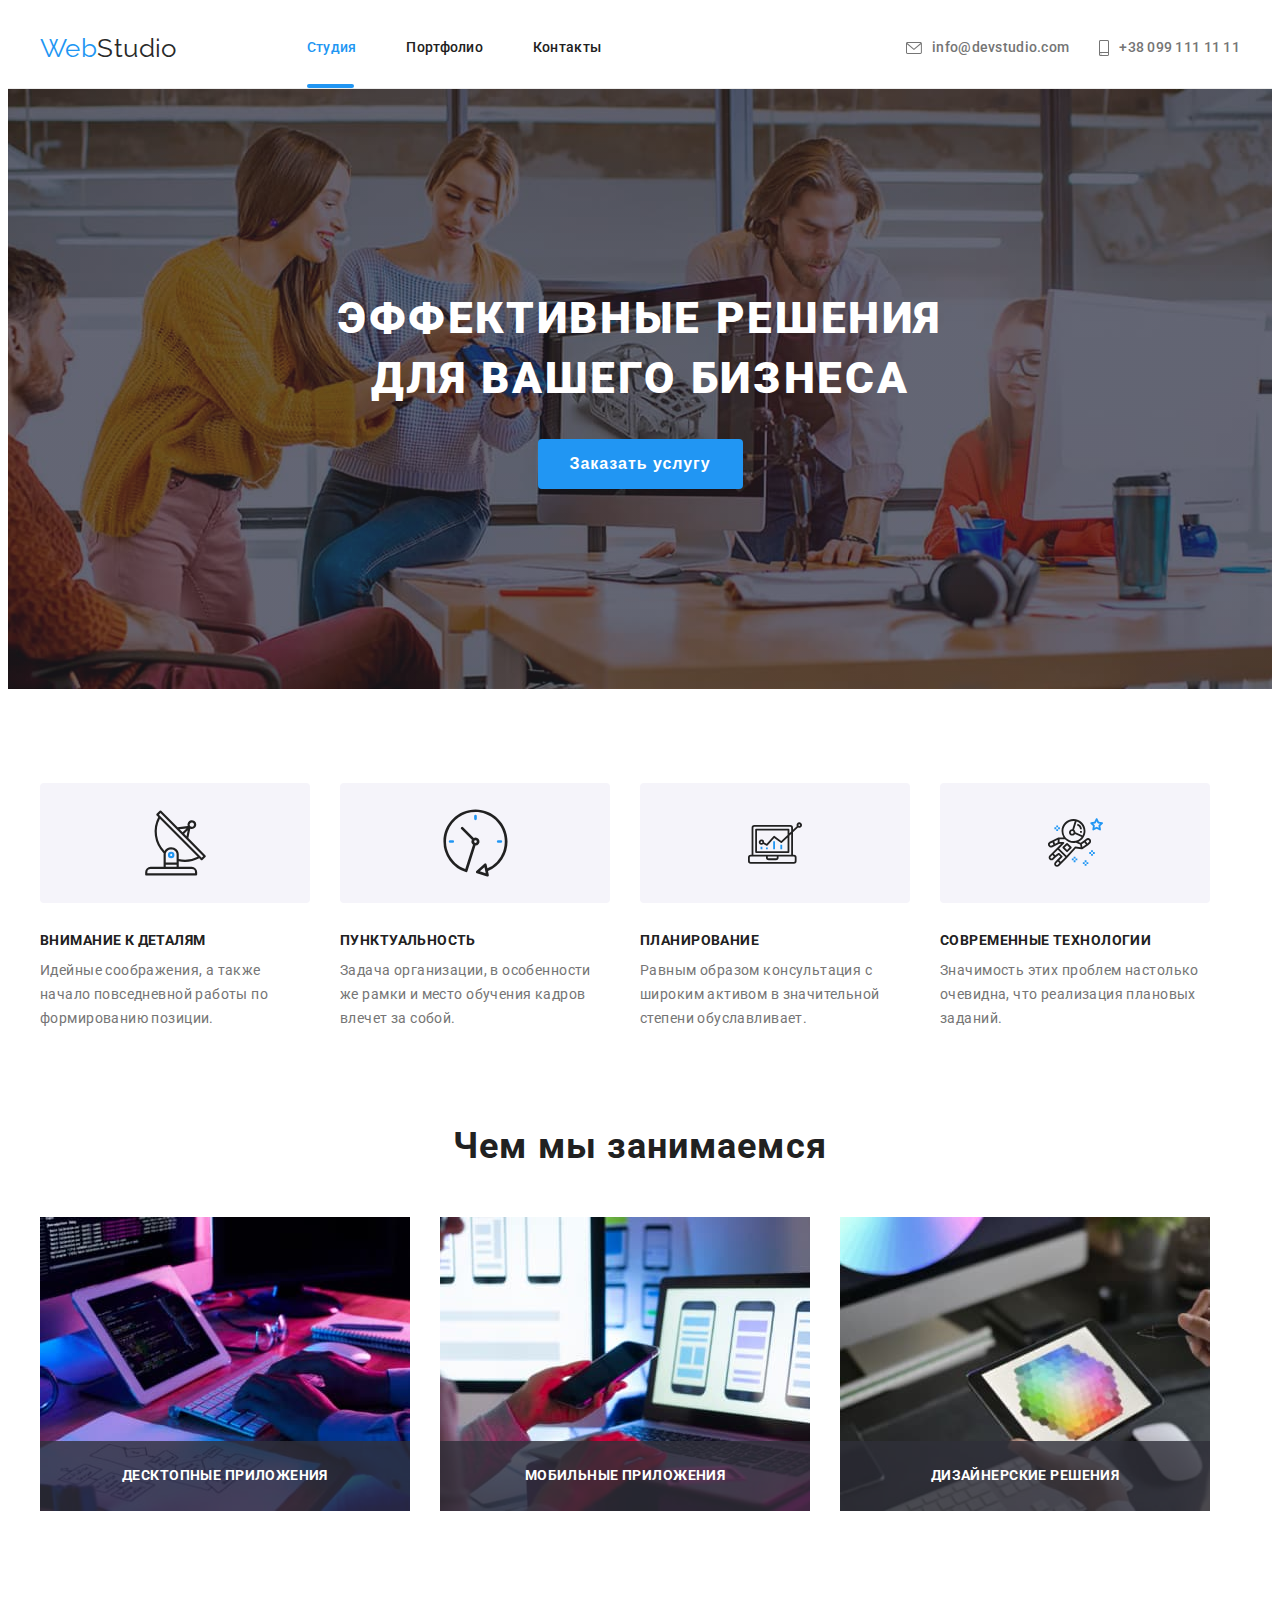
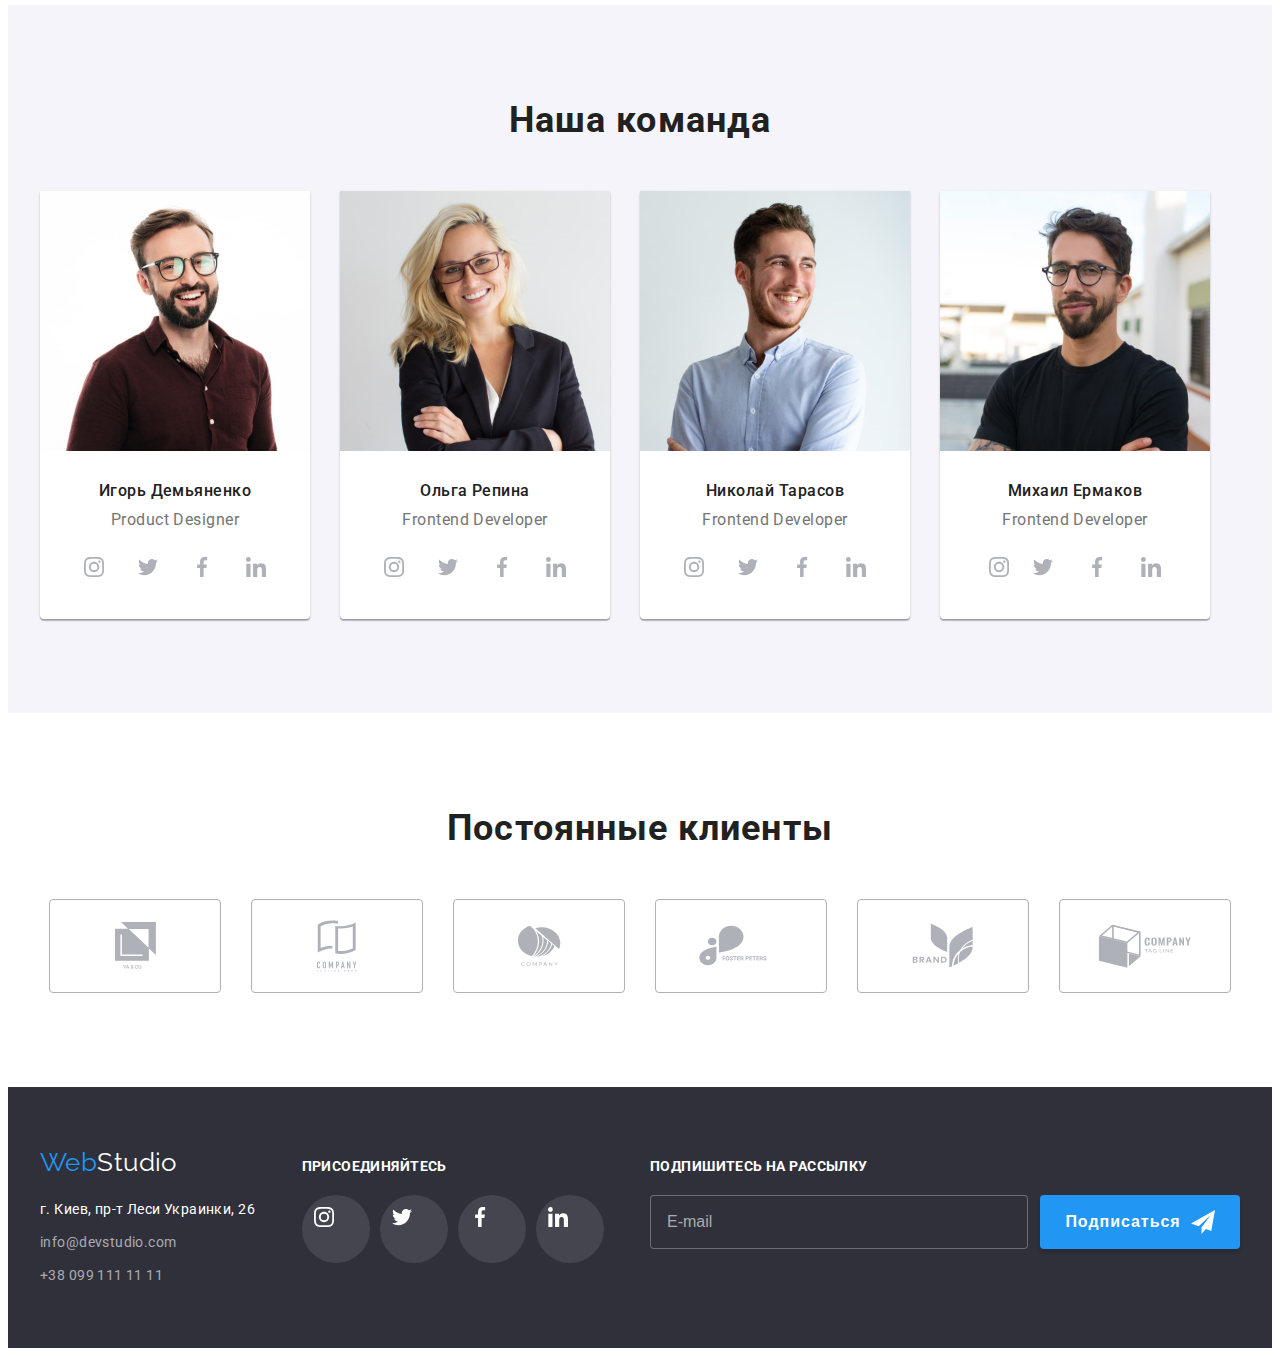
==== commit 886c4681: "25/07_1" ====
--- a/index.html
+++ b/index.html
@@ -26,12 +26,9 @@
   <body>
     <header class="header-border">
       <div class="container container--header">
-        <!-- <nav class="navigation"> -->
-        <!-- <div class="header"> -->
-
         <!-- logo_header -->
-        <a class="navigation__logo1" href="./index.html"
-          >Web<span class="navigation__logo2">Studio</span></a
+        <a class="header__logo1" href="./index.html"
+          >Web<span class="header__logo2">Studio</span></a
         >
         <!-- кнопка меню для мобверсии -->
         <button
@@ -52,19 +49,22 @@
             ></use>
           </svg>
         </button>
-        <!-- <nav> -->
+
         <div class="header-dropmenu is-open" data-menu id="header-dropmenu">
-          <ul class="site-nav">
-            <li class="site-nav__item">
-              <a class="site-nav__highlightning-line link" href="./index.html">
-                <span class="site-nav__titlehighlightning">Студия</span></a
-              >
-            </li>
-            <li class="site-nav__item"><a class="link" href="./portfolio.html">Портфолио</a></li>
-            <li class="site-nav__item"><a class="link" href="">Контакты</a></li>
-          </ul>
-          <!-- </nav> -->
+          <nav class="navigation">
+            <ul class="site-nav">
+              <li class="site-nav__item">
+                <a class="site-nav__highlightning-line link" href="./index.html">
+                  <span class="site-nav__titlehighlightning">Студия</span></a
+                >
+              </li>
+              <li class="site-nav__item"><a class="link" href="./portfolio.html">Портфолио</a></li>
+              <li class="site-nav__item"><a class="link" href="">Контакты</a></li>
+            </ul>
+          </nav>
+
           <!-- header-contacts -->
+
           <ul class="header-contacts">
             <li class="header-contacts__item">
               <a href="tel:+380961111111" class="header-contacts__link1 link">
@@ -99,44 +99,11 @@
             </li>
           </ul>
         </div>
-
-        <!-- <ul class="header-contacts">
-          </div> -->
-        <!-- header_menu -->
-        <!-- <ul class="site-nav">
-            <li class="site-nav__item">
-              <a class="site-nav__highlightning link" href="./index.html"
-                ><span class="site-nav__titlehighlightning">Студия</span></a
-              >
-            </li>
-            <li class="site-nav__item"><a class="link" href="./portfolio.html">Портфолио</a></li>
-            <li class="site-nav__item"><a class="link" href="">Контакты</a></li>
-          </ul>
-
-        <!-- </nav> -->
-        <!-- header-contacts -->
-
-        <!-- <li class="header-contacts__item">
-            <a href="mailto:info@devstudio.com" class="header-contacts__link link">
-              <svg class="header-contacts__icon" width="16" height="12">
-                <use href="./images/symbol-defs.svg#icon-envelope"></use></svg
-              >info@devstudio.com</a
-            >
-          </li>
-          <li class="header-contacts__item">
-            <a href="tel:+380961111111" class="header-contacts__link link">
-              <svg class="header-contacts__icon" width="10" height="16">
-                <use href="./images/symbol-defs.svg#icon-smartphone"></use></svg
-              >+38 099 111 11 11</a
-            >
-          </li>
-        </ul> -->
       </div>
     </header>
 
     <main>
       <!-- section_1 -->
-
       <section class="section hero">
         <h1 class="hero__title">ЭФФЕКТИВНЫЕ РЕШЕНИЯ ДЛЯ ВАШЕГО БИЗНЕСА</h1>
         <div class="hero-button">
--- a/css/main.min.css
+++ b/css/main.min.css
@@ -1 +1 @@
-.is-hidden{opacity:0;pointer-events:none;visibility:hidden}body{color:#757575;background-color:#fff;font-weight:400;font-family:Roboto,sans-serif;font-size:14px;letter-spacing:.03em}img{display:block;max-width:100%;height:auto}.section{padding-top:60px;padding-bottom:60px}.button{cursor:pointer}.container{margin-left:auto;margin-right:auto;padding-left:15px;padding-right:15px}@media screen and (min-width: 480px){.container{width:480px}}@media screen and (min-width: 768px){.container{width:768px}}@media screen and (min-width: 1200px){.container{width:1200px}}h1,h2,h3,h4,h5,h6,p{margin-top:0}.list{list-style:none;padding:0;margin-top:0;margin-bottom:0}.link{text-decoration:none}.hero-button{text-align:center}.hero-button__settings{border:none;padding:10px 32px;border-radius:4px;color:#fff;background-color:#2196f3;font-weight:700;font-size:16px;line-height:1.88;text-align:center;letter-spacing:.06em;-webkit-transition:color 250ms cubic-bezier(0.4, 0, 0.2, 1);transition:color 250ms cubic-bezier(0.4, 0, 0.2, 1)}.hero-button__settings:hover,.hero-button__settings:focus{color:#2f303a}.backdrop{position:fixed;z-index:1;overflow-y:scroll;top:0;left:0;width:100%;height:100%;background-color:rgba(47,48,58,.8);-webkit-transition:opacity 500ms cubic-bezier(0.4, 0, 0.2, 1),visibility 400ms cubic-bezier(0.4, 0, 0.2, 1);transition:opacity 500ms cubic-bezier(0.4, 0, 0.2, 1),visibility 400ms cubic-bezier(0.4, 0, 0.2, 1)}.is-hidden{opacity:0;pointer-events:none;visibility:hidden}.modal{position:absolute;height:609px;width:450px;top:50%;left:50%;padding:40px;margin:0 auto;background-color:#fff;-webkit-box-shadow:0px 1px 3px rgba(0,0,0,.12),0px 1px 1px rgba(0,0,0,.14),0px 2px 1px rgba(0,0,0,.2);box-shadow:0px 1px 3px rgba(0,0,0,.12),0px 1px 1px rgba(0,0,0,.14),0px 2px 1px rgba(0,0,0,.2);border-radius:4px;-webkit-transform:translate(-50%, -50%);transform:translate(-50%, -50%)}.modal__title{margin-bottom:12px;font-weight:700;font-size:20px;line-height:1.15;text-align:center;letter-spacing:.03em;color:#212121}.modal__icon-cross{display:-webkit-box;display:-ms-flexbox;display:flex;position:absolute;right:8px;top:8px;-webkit-box-align:center;-ms-flex-align:center;align-items:center;-webkit-box-pack:center;-ms-flex-pack:center;justify-content:center;width:30px;height:30px;border-radius:50%;fill:#000;background-color:#fff;border:1px solid rgba(0,0,0,.1);-webkit-transition:fill 250ms cubic-bezier(0.4, 0, 0.2, 1);transition:fill 250ms cubic-bezier(0.4, 0, 0.2, 1)}.modal__icon-cross:hover,.modal__icon-cross:focus{fill:#2196f3}.backdrop{position:fixed;top:0;left:0;width:100%;height:100%;background-color:rgba(47,48,58,.8);-webkit-transition:opacity 500ms cubic-bezier(0.4, 0, 0.2, 1),visibility 400ms cubic-bezier(0.4, 0, 0.2, 1);transition:opacity 500ms cubic-bezier(0.4, 0, 0.2, 1),visibility 400ms cubic-bezier(0.4, 0, 0.2, 1)}.is-hidden{opacity:0;pointer-events:none;visibility:hidden}.button-mobmenu{display:-webkit-inline-box;display:-ms-inline-flexbox;display:inline-flex;z-index:1;margin:0;padding:0;border:none;background-color:rgba(0,0,0,0)}@media screen and (min-width: 768px){.button-mobmenu{display:none}}.button-mobmenu .icon-close-mobmenu{display:none}.button-mobmenu.is-open .icon-close-mobmenu{display:block}.button-mobmenu.is-open:hover .icon-close-mobmenu,.button-mobmenu.is-open:focus .icon-close-mobmenu{fill:#2196f3}.button-mobmenu.is-open .icon-burger-mobmenu{display:none}.button-mobmenu:focus .icon-burger-mobmenu{fill:#2196f3}.container--header{position:relative;display:-webkit-box;display:-ms-flexbox;display:flex;-webkit-box-align:center;-ms-flex-align:center;align-items:center;min-height:60px}.header-border{border-bottom:1px solid #ececec}.navigation__logo1{display:-webkit-box;display:-ms-flexbox;display:flex;margin-right:auto;font-family:Raleway,sans-serif;color:#2196f3;text-decoration:none;font-size:24px;line-height:1.17}.navigation__logo2{color:#292929}@media screen and (max-width: 767px){.header-dropmenu{display:none;position:absolute;top:0;left:0;width:100%;height:796px;padding:48px 40px;background-color:#fff;-webkit-box-shadow:0px 4px 8px rgba(0,0,0,.04),0px 2px 4px rgba(0,0,0,.08),0px 1px 3px rgba(0,0,0,.16);box-shadow:0px 4px 8px rgba(0,0,0,.04),0px 2px 4px rgba(0,0,0,.08),0px 1px 3px rgba(0,0,0,.16)}.header-dropmenu.is-open{display:-webkit-box;display:-ms-flexbox;display:flex;-webkit-box-orient:vertical;-webkit-box-direction:normal;-ms-flex-direction:column;flex-direction:column}}@media screen and (min-width: 768px){.header-dropmenu{display:-webkit-box;display:-ms-flexbox;display:flex}}.navigation{display:-webkit-box;display:-ms-flexbox;display:flex;-webkit-box-align:center;-ms-flex-align:center;align-items:center}.site-nav{list-style:none;padding:0;margin:0;margin-bottom:auto;position:relative}@media screen and (min-width: 768px){.site-nav{display:-webkit-box;display:-ms-flexbox;display:flex;margin-bottom:0;margin-right:84px;-webkit-box-align:center;-ms-flex-align:center;align-items:center}}.site-nav__item{padding:0;margin-left:0;margin-bottom:32px;list-style:none;font-size:40px;line-height:1.18;letter-spacing:.02em}@media screen and (min-width: 768px){.site-nav__item{margin-bottom:0;margin-right:50px;padding-top:32px;padding-bottom:32px;font-weight:500;font-size:14px;line-height:1.14;letter-spacing:.02em;color:#212121}}.site-nav__item:last-child{margin-right:0}.site-nav .link{text-decoration:none;-webkit-box-align:center;-ms-flex-align:center;align-items:center;color:#212121;font-weight:500;line-height:1.14;letter-spacing:.02em;-webkit-transition:color 250ms cubic-bezier(0.4, 0, 0.2, 1);transition:color 250ms cubic-bezier(0.4, 0, 0.2, 1)}.site-nav .link:hover,.site-nav .link:focus{color:#2196f3}.site-nav__titlehighlightning{color:#2196f3}@media screen and (min-width: 768px){.site-nav__highlightning-line::after{content:"";position:absolute;width:47px;height:4px;bottom:0;left:0;background-color:#2196f3;border-radius:2px}}.header-contacts{list-style:none;padding:0;margin-top:0;margin-bottom:0}@media screen and (min-width: 768px){.header-contacts{display:-webkit-box;display:-ms-flexbox;display:flex;-webkit-box-orient:vertical;-webkit-box-direction:reverse;-ms-flex-direction:column-reverse;flex-direction:column-reverse;-webkit-box-pack:center;-ms-flex-pack:center;justify-content:center}}.header-contacts__item{margin-bottom:32px}@media screen and (min-width: 768px){.header-contacts__item{margin-bottom:0}}.header-contacts__item:last-child{margin-bottom:64px}@media screen and (min-width: 768px){.header-contacts__item:last-child{margin-bottom:10px}}.header-contacts__link1{font-weight:500;font-size:34px;line-height:1.18;letter-spacing:.02em;color:#2196f3}@media screen and (min-width: 768px){.header-contacts__link1{display:-webkit-box;display:-ms-flexbox;display:flex;-webkit-box-align:center;-ms-flex-align:center;align-items:center;color:#757575;font-size:12px;line-height:1.17}}.header-contacts__link2{font-weight:500;font-size:24px;line-height:1.17;letter-spacing:.02em;color:#757575;-webkit-transition:color 250ms cubic-bezier(0.4, 0, 0.2, 1);transition:color 250ms cubic-bezier(0.4, 0, 0.2, 1)}@media screen and (min-width: 768px){.header-contacts__link2{font-size:12px;display:-webkit-box;display:-ms-flexbox;display:flex;-webkit-box-align:center;-ms-flex-align:center;align-items:center}}.header-contacts .link1.link2:hover,.header-contacts .link1.link2:focus{color:#2196f3}.header-contacts__social{display:-webkit-box;display:-ms-flexbox;display:flex;list-style:none;padding-left:0}@media screen and (min-width: 768px){.header-contacts__social{display:none}}.header-contacts__social-item{padding-right:10px;margin-right:10px;border-right:1px solid rgba(33,33,33,.2)}.header-contacts__social-item:last-child{padding-right:0px;margin-right:0px;border-right:none}.header-contacts__socialnet{text-decoration:none;font-weight:500;font-size:18px;line-height:1.22;letter-spacing:.02em;color:#2196f3}.header-contacts__icon{display:none}@media screen and (min-width: 768px){.header-contacts__icon{display:inline-block;margin-right:8px;fill:currentcolor}}.hero{padding:118px 0;background-color:#2f303a;margin-left:auto;margin-right:auto;max-width:1600px;background-image:-webkit-gradient(linear, left top, right top, from(rgba(47, 48, 58, 0.4)), to(rgba(47, 48, 58, 0.4))),url("../images/hero-overlay.jpg");background-image:linear-gradient(to right, rgba(47, 48, 58, 0.4), rgba(47, 48, 58, 0.4)),url("../images/hero-overlay.jpg");background-repeat:no-repeat;background-position:center;background-size:cover}.hero__title{margin-left:auto;margin-right:auto;margin-bottom:30px;text-align:center;font-weight:900;font-size:26px;line-height:1.62;letter-spacing:.06em;text-transform:uppercase;color:#fff}@media screen and (min-width: 768px){.hero__title{width:360px}}.modal-labeltext{display:block;margin-bottom:4px;font-size:12px;line-height:1.17;letter-spacing:.01em}.modal-input{position:relative;margin-bottom:10px}.modal-input__field{width:100%;height:40px;padding-left:42px;padding-top:12px;padding-bottom:12px;border:1px solid rgba(33,33,33,.2);border-radius:4px;outline:rgba(0,0,0,0)}.modal-input:focus-within .modal-input__field{border-color:#2196f3}.modal-input__icon{position:absolute;top:50%;left:15px;fill:#000;-webkit-transform:translateY(-50%);transform:translateY(-50%)}.modal-input:focus-within .modal-input__icon{fill:#2196f3}.modal-textarea{margin-bottom:20px}.modal-textarea-field{width:100%;height:120px;padding:12px 16px;border:1px solid rgba(33,33,33,.2);border-radius:4px;resize:none;outline:rgba(0,0,0,0)}.modal-textarea-field::-webkit-input-placeholder{font-size:12px;line-height:1.17;letter-spacing:.01em;color:rgba(117,117,117,.5)}.modal-textarea-field::-moz-placeholder{font-size:12px;line-height:1.17;letter-spacing:.01em;color:rgba(117,117,117,.5)}.modal-textarea-field:-ms-input-placeholder{font-size:12px;line-height:1.17;letter-spacing:.01em;color:rgba(117,117,117,.5)}.modal-textarea-field::-ms-input-placeholder{font-size:12px;line-height:1.17;letter-spacing:.01em;color:rgba(117,117,117,.5)}.modal-textarea-field::placeholder{font-size:12px;line-height:1.17;letter-spacing:.01em;color:rgba(117,117,117,.5)}.modal-textarea:focus-within .modal-textarea-field{border-color:#2196f3}.modal-agreement-section{display:-webkit-box;display:-ms-flexbox;display:flex;-webkit-box-pack:center;-ms-flex-pack:center;justify-content:center;-webkit-box-align:center;-ms-flex-align:center;align-items:center;line-height:1.71;margin-bottom:30px;font-size:12px;line-height:1.17;letter-spacing:.03em}.modal-checkbox-field{position:absolute;width:1px;height:1px;margin:-1px;border:0;padding:0;white-space:nowrap;-webkit-clip-path:inset(100%);clip-path:inset(100%);clip:rect(0 0 0 0);overflow:hidden}.modal-checkbox-field__icon{display:inline-block;width:16px;height:15px;border:2px solid #212121;border-radius:4px;margin-right:7px;-webkit-transition:border-color 150ms cubic-bezier(0.4, 0, 0.2, 1),background-color 250ms cubic-bezier(0.4, 0, 0.2, 1),background-image 250ms cubic-bezier(0.4, 0, 0.2, 1);transition:border-color 150ms cubic-bezier(0.4, 0, 0.2, 1),background-color 250ms cubic-bezier(0.4, 0, 0.2, 1),background-image 250ms cubic-bezier(0.4, 0, 0.2, 1)}.modal-checkbox-field__colortext{color:#2196f3}.modal-checkbox-field:checked+.modal-checkbox-field__icon{background-color:#2196f3;background-image:url("../images/icon-modal-checked.svg");background-size:contain;background-origin:border-box;border-color:#2196f3}.modal-submit{display:-webkit-box;display:-ms-flexbox;display:flex;-webkit-box-pack:center;-ms-flex-pack:center;justify-content:center}.modal-submit__button{min-width:200px;height:50px;font-weight:700;font-size:16px;line-height:1.88;letter-spacing:.06em;color:#fff;background-color:#2196f3;-webkit-box-shadow:0px 4px 4px rgba(0,0,0,.15);box-shadow:0px 4px 4px rgba(0,0,0,.15);border-radius:4px;border:rgba(0,0,0,0);cursor:pointer;-webkit-transition:background-color 250ms cubic-bezier(0.4, 0, 0.2, 1);transition:background-color 250ms cubic-bezier(0.4, 0, 0.2, 1)}.modal-submit__button:hover,.modal-submit__button:focus{background-color:#188ce8}.visually-hidden{position:absolute;width:1px;height:1px;margin:-1px;border:0;padding:0;white-space:nowrap;-webkit-clip-path:inset(100%);clip-path:inset(100%);clip:rect(0 0 0 0);overflow:hidden}.advantage{padding-left:0;padding-right:0}@media screen and (min-width: 768px){.advantage{display:-webkit-box;display:-ms-flexbox;display:flex;-ms-flex-wrap:wrap;flex-wrap:wrap;gap:30px}}@media screen and (max-width: 767px){.advantage__item:not(:last-child){margin-bottom:30px}}@media screen and (min-width: 768px){.advantage__item{width:354px}}.advantage__icons{display:-webkit-box;display:-ms-flexbox;display:flex;-webkit-box-align:center;-ms-flex-align:center;align-items:center;-webkit-box-pack:center;-ms-flex-pack:center;justify-content:center;height:120px;background-color:#f5f4fa;margin-bottom:30px;border-radius:4px}.advantage__title{text-align:center;margin-bottom:10px;font-size:14px;line-height:1.14;text-transform:uppercase;color:#212121}@media screen and (min-width: 768px){.advantage__title{text-align:left}}.advantage__text{margin-bottom:0;color:#757575;line-height:1.71}@media screen and (max-width: 1199px){.our-work-hidden{display:none}}.section--team-bgcolor{background-color:#f5f4fa}.team-title{margin-bottom:0;padding-top:0;margin-bottom:30px;color:#212121;font-weight:700;font-size:28px;line-height:1.17;text-align:center;letter-spacing:.03em}.team-container{display:block;-webkit-box-sizing:border-box;box-sizing:border-box;padding:0;margin:0}@media screen and (min-width: 768px){.team-container{display:-webkit-box;display:-ms-flexbox;display:flex;-ms-flex-wrap:wrap;flex-wrap:wrap;gap:30px}}.team-container__item{background-color:#fff;-webkit-box-shadow:0px 1px 3px rgba(0,0,0,.12),0px 1px 1px rgba(0,0,0,.14),0px 2px 1px rgba(0,0,0,.2);box-shadow:0px 1px 3px rgba(0,0,0,.12),0px 1px 1px rgba(0,0,0,.14),0px 2px 1px rgba(0,0,0,.2);border-radius:0px 0px 4px 4px}@media screen and (min-width: 768px){.team-container__item{width:354px}}@media screen and (max-width: 767px){.team-container__item:not(:last-child){margin-bottom:30px}}.team-container__thumb{padding:30px 0 24px 0}.team-container__employee{margin-bottom:10px;text-align:center;color:#212121;font-weight:500;font-size:16px;line-height:1.19;letter-spacing:.03em}.team-container__position{text-align:center;margin-bottom:16px;font-size:16px;line-height:1.19;letter-spacing:.03em}.social-networks{display:-webkit-box;display:-ms-flexbox;display:flex;-webkit-box-pack:center;-ms-flex-pack:center;justify-content:center}.social-networks__icon:not(:last-child){margin-right:10px}.social-networks__elipse{display:-webkit-box;display:-ms-flexbox;display:flex;border:none;-webkit-box-align:center;-ms-flex-align:center;align-items:center;-webkit-box-pack:center;-ms-flex-pack:center;justify-content:center;width:44px;height:44px;border-radius:50%;fill:#afb1b8;background-color:#fff;-webkit-transition:fill 250ms cubic-bezier(0.4, 0, 0.2, 1),background-color 250ms cubic-bezier(0.4, 0, 0.2, 1);transition:fill 250ms cubic-bezier(0.4, 0, 0.2, 1),background-color 250ms cubic-bezier(0.4, 0, 0.2, 1)}.social-networks__elipse:hover,.social-networks__elipse:focus{fill:#fff;background-color:#2196f3}.our-clients-title{padding-top:0;margin-bottom:30px;color:#212121;font-weight:700;font-size:28px;line-height:1.17;text-align:center;letter-spacing:.03em}.our-clients{display:-webkit-box;display:-ms-flexbox;display:flex;-webkit-box-pack:center;-ms-flex-pack:center;justify-content:center;-ms-flex-wrap:wrap;flex-wrap:wrap;gap:30px}.our-clients__blocks{display:-webkit-box;display:-ms-flexbox;display:flex;-webkit-box-align:center;-ms-flex-align:center;align-items:center;-webkit-box-pack:center;-ms-flex-pack:center;justify-content:center;min-width:210px;height:92px;border:1px solid #afb1b8;border-radius:4px;-webkit-transition:border 250ms cubic-bezier(0.4, 0, 0.2, 1);transition:border 250ms cubic-bezier(0.4, 0, 0.2, 1)}@media screen and (min-width: 768px){.our-clients__blocks{width:226px}}.our-clients__blocks:hover,.our-clients__blocks:focus{border:1px solid #2196f3}.our-clients__icon{fill:#afb1b8;-webkit-transition:fill 250ms cubic-bezier(0.4, 0, 0.2, 1);transition:fill 250ms cubic-bezier(0.4, 0, 0.2, 1)}.our-clients__blocks:hover .our-clients__icon,.our-clients__blocks:focus .our-clients__icon{fill:#2196f3}.footer{padding:60px 0;background-color:#2f303a}.container--footer{display:block;-webkit-box-align:center;-ms-flex-align:center;align-items:center}@media screen and (min-width: 768px){.container--footer{display:-webkit-box;display:-ms-flexbox;display:flex;-ms-flex-wrap:wrap;flex-wrap:wrap;-ms-flex-pack:distribute;justify-content:space-around;-webkit-box-align:baseline;-ms-flex-align:baseline;align-items:baseline}}.footer-box-container{margin-bottom:60px;padding-bottom:0;color:#2196f3;text-decoration:none;line-height:1.17;text-align:center}.footer-logo{display:block;margin-bottom:20px;font-family:Raleway,sans-serif;color:#2196f3;text-decoration:none;font-size:24px;line-height:1.17}.footer-logo-color{color:#fff}.footer-contacts{text-align:center}.footer-contacts__item{padding-left:0;margin-bottom:8px}.footer-contacts__adress{color:#fff;font-style:normal;font-size:14px;line-height:1.71;letter-spacing:.03em;text-decoration:none}.footer-contacts__mail-tel{color:rgba(255,255,255,.6);font-style:normal;font-size:14px;line-height:1.71;letter-spacing:.03em;text-decoration:none;-webkit-transition:color 250ms cubic-bezier(0.4, 0, 0.2, 1);transition:color 250ms cubic-bezier(0.4, 0, 0.2, 1)}.footer-contacts__mail-tel:hover,.footer-contacts__mail-tel:focus{color:#2196f3}.footer-joinus{text-align:center}.footer-joinus__title{margin-bottom:20px;font-size:14px;line-height:1.14;text-transform:uppercase;color:#fff}.footer-social-network{display:-webkit-box;display:-ms-flexbox;display:flex;-webkit-box-pack:center;-ms-flex-pack:center;justify-content:center;margin-bottom:60px}.footer-social-network__icons:not(:last-child){margin-right:10px}.footer-social-network__elipse{display:block;border:none;-webkit-box-align:center;-ms-flex-align:center;align-items:center;padding:12px;width:44px;height:44px;border-radius:50%;fill:#fff;background-color:rgba(255,255,255,.1);-webkit-transition:background-color 250ms cubic-bezier(0.4, 0, 0.2, 1);transition:background-color 250ms cubic-bezier(0.4, 0, 0.2, 1)}.footer-social-network__elipse:hover,.footer-social-network__elipse:focus{background-color:#2196f3}.signup{text-align:center}.signup__title{margin-bottom:20px;font-weight:700;line-height:1.14;text-transform:uppercase;color:#fff}.footer-form{display:block}.footer-form__input{display:-webkit-box;display:-ms-flexbox;display:flex;margin-bottom:20px;padding-left:16px;width:100%;height:50px;font-size:16px;line-height:1.25;-webkit-box-align:center;-ms-flex-align:center;align-items:center;color:#fff;background-color:#2f303a;border:1px solid rgba(255,255,255,.3);border-radius:4px}@media screen and (min-width: 768px){.footer-form__input{width:450px}}.footer-form__input::-webkit-input-placeholder{color:rgba(255,255,255,.6)}.footer-form__input::-moz-placeholder{color:rgba(255,255,255,.6)}.footer-form__input:-ms-input-placeholder{color:rgba(255,255,255,.6)}.footer-form__input::-ms-input-placeholder{color:rgba(255,255,255,.6)}.footer-form__input::placeholder{color:rgba(255,255,255,.6)}.footer-form__button{display:-webkit-inline-box;display:-ms-inline-flexbox;display:inline-flex;min-width:200px;cursor:pointer;-webkit-box-pack:center;-ms-flex-pack:center;justify-content:center;-webkit-box-align:center;-ms-flex-align:center;align-items:center;padding-top:10px;padding-bottom:10px;font-weight:700;font-size:16px;line-height:1.88px;letter-spacing:.06em;color:#fff;background-color:#2196f3;-webkit-box-shadow:0px 4px 4px rgba(0,0,0,.15);box-shadow:0px 4px 4px rgba(0,0,0,.15);border-radius:4px;border:none}.footer-form__button-icon{margin-left:10px}.site-nav__highlightning--portfolio::after{content:"";width:78px}.porfolio-menu{display:-webkit-box;display:-ms-flexbox;display:flex;padding-left:0;margin-bottom:50px;-webkit-box-pack:center;-ms-flex-pack:center;justify-content:center}.porfolio-menu__item{margin-right:8px}.porfolio-menu__item:last-child{margin-right:0}.portfolio-menu__button{cursor:pointer;padding:6px 22px;border-radius:4px;border:0 solid #f5f4fa;font-family:Roboto,sans-serif;color:#212121;background-color:#f5f4fa;font-weight:500;font-size:16px;line-height:1.62;letter-spacing:.03em;-webkit-transition:color 250ms cubic-bezier(0.4, 0, 0.2, 1),background-color 250ms cubic-bezier(0.4, 0, 0.2, 1),-webkit-box-shadow 250ms cubic-bezier(0.4, 0, 0.2, 1);transition:color 250ms cubic-bezier(0.4, 0, 0.2, 1),background-color 250ms cubic-bezier(0.4, 0, 0.2, 1),-webkit-box-shadow 250ms cubic-bezier(0.4, 0, 0.2, 1);transition:color 250ms cubic-bezier(0.4, 0, 0.2, 1),background-color 250ms cubic-bezier(0.4, 0, 0.2, 1),box-shadow 250ms cubic-bezier(0.4, 0, 0.2, 1);transition:color 250ms cubic-bezier(0.4, 0, 0.2, 1),background-color 250ms cubic-bezier(0.4, 0, 0.2, 1),box-shadow 250ms cubic-bezier(0.4, 0, 0.2, 1),-webkit-box-shadow 250ms cubic-bezier(0.4, 0, 0.2, 1)}.portfolio-menu__button:hover,.portfolio-menu__button:focus{color:#fff;background-color:#2196f3;-webkit-box-shadow:0px 3px 1px rgba(0,0,0,.1),0px 1px 2px rgba(0,0,0,.08),0px 2px 2px rgba(0,0,0,.12);box-shadow:0px 3px 1px rgba(0,0,0,.1),0px 1px 2px rgba(0,0,0,.08),0px 2px 2px rgba(0,0,0,.12)}.portfolio-menu__button--active{background-color:#2196f3;color:#fff}.portfolio{display:-webkit-box;display:-ms-flexbox;display:flex;-ms-flex-wrap:wrap;flex-wrap:wrap;padding:0;margin:0;margin-left:-30px;margin-top:-30px}.portfolio__card{margin-left:30px;margin-top:30px;-ms-flex-preferred-size:calc((100% - 90px)/3);flex-basis:calc((100% - 90px)/3);border:1px solid #eee;background:#fff}.portfolio__overlay-hide{position:relative;overflow:hidden}.portfolio__hover{display:block;-webkit-box-shadow:none;box-shadow:none;-webkit-transition:-webkit-box-shadow 250ms cubic-bezier(0.4, 0, 0.2, 1);transition:-webkit-box-shadow 250ms cubic-bezier(0.4, 0, 0.2, 1);transition:box-shadow 250ms cubic-bezier(0.4, 0, 0.2, 1);transition:box-shadow 250ms cubic-bezier(0.4, 0, 0.2, 1), -webkit-box-shadow 250ms cubic-bezier(0.4, 0, 0.2, 1)}.portfolio__hover:hover,.portfolio__hover:focus{-webkit-box-shadow:0px 1px 1px rgba(0,0,0,.12),0px 4px 4px rgba(0,0,0,.06),1px 4px 6px rgba(0,0,0,.16);box-shadow:0px 1px 1px rgba(0,0,0,.12),0px 4px 4px rgba(0,0,0,.06),1px 4px 6px rgba(0,0,0,.16)}.portfolio-overlay{position:absolute;width:100%;height:294px;top:0;left:0;-webkit-transform:translateY(100%);transform:translateY(100%);-webkit-transition:-webkit-transform 250ms cubic-bezier(0.4, 0, 0.2, 1);transition:-webkit-transform 250ms cubic-bezier(0.4, 0, 0.2, 1);transition:transform 250ms cubic-bezier(0.4, 0, 0.2, 1);transition:transform 250ms cubic-bezier(0.4, 0, 0.2, 1), -webkit-transform 250ms cubic-bezier(0.4, 0, 0.2, 1);background-color:rgba(33,150,243,.9)}.portfolio__hover:hover .portfolio-overlay{-webkit-transform:translateY(0);transform:translateY(0);opacity:1}.portfolio-overlay__text{display:block;padding-top:63px;padding-right:24px;padding-bottom:63px;padding-left:24px;font-size:18px;line-height:1.56;letter-spacing:.03em;color:#fff}.portfolio-thumb{padding:20px 24px}.portfolio-thumb__title{margin-bottom:4px;color:#212121;font-weight:700;font-size:18px;line-height:2;letter-spacing:.06em}.portfolio-thumb__subtitle{color:#757575;margin:0;font-size:16px;line-height:1.88}/*# sourceMappingURL=main.min.css.map */+.is-hidden{opacity:0;pointer-events:none;visibility:hidden}body{color:#757575;background-color:#fff;font-weight:400;font-family:Roboto,sans-serif;font-size:14px;letter-spacing:.03em}img{display:block;max-width:100%;height:auto}.section{padding-top:60px;padding-bottom:60px}@media screen and (min-width: 1200px){.section{padding-top:94px;padding-bottom:94px}}.button{cursor:pointer}.container{margin-left:auto;margin-right:auto;padding-left:15px;padding-right:15px}@media screen and (min-width: 480px){.container{width:480px}}@media screen and (min-width: 768px){.container{width:768px}}@media screen and (min-width: 1200px){.container{width:1200px}}h1,h2,h3,h4,h5,h6,p{margin-top:0}.list{list-style:none;padding:0;margin-top:0;margin-bottom:0}.link{text-decoration:none}.hero-button{text-align:center}.hero-button__settings{border:none;padding:10px 32px;border-radius:4px;color:#fff;background-color:#2196f3;font-weight:700;font-size:16px;line-height:1.88;text-align:center;letter-spacing:.06em;-webkit-transition:color 250ms cubic-bezier(0.4, 0, 0.2, 1);transition:color 250ms cubic-bezier(0.4, 0, 0.2, 1)}.hero-button__settings:hover,.hero-button__settings:focus{color:#2f303a}.backdrop{position:fixed;z-index:1;overflow-y:scroll;top:0;left:0;width:100%;height:100%;background-color:rgba(47,48,58,.8);-webkit-transition:opacity 500ms cubic-bezier(0.4, 0, 0.2, 1),visibility 400ms cubic-bezier(0.4, 0, 0.2, 1);transition:opacity 500ms cubic-bezier(0.4, 0, 0.2, 1),visibility 400ms cubic-bezier(0.4, 0, 0.2, 1)}.is-hidden{opacity:0;pointer-events:none;visibility:hidden}.modal{position:absolute;height:609px;width:450px;top:50%;left:50%;padding:40px;margin:0 auto;background-color:#fff;-webkit-box-shadow:0px 1px 3px rgba(0,0,0,.12),0px 1px 1px rgba(0,0,0,.14),0px 2px 1px rgba(0,0,0,.2);box-shadow:0px 1px 3px rgba(0,0,0,.12),0px 1px 1px rgba(0,0,0,.14),0px 2px 1px rgba(0,0,0,.2);border-radius:4px;-webkit-transform:translate(-50%, -50%);transform:translate(-50%, -50%)}@media screen and (min-width: 1200px){.modal{height:581px;width:528px}}.modal__title{margin-bottom:12px;font-weight:700;font-size:20px;line-height:1.15;text-align:center;letter-spacing:.03em;color:#212121}.modal__icon-cross{display:-webkit-box;display:-ms-flexbox;display:flex;position:absolute;right:8px;top:8px;-webkit-box-align:center;-ms-flex-align:center;align-items:center;-webkit-box-pack:center;-ms-flex-pack:center;justify-content:center;width:30px;height:30px;border-radius:50%;fill:#000;background-color:#fff;border:1px solid rgba(0,0,0,.1);-webkit-transition:fill 250ms cubic-bezier(0.4, 0, 0.2, 1);transition:fill 250ms cubic-bezier(0.4, 0, 0.2, 1)}.modal__icon-cross:hover,.modal__icon-cross:focus{fill:#2196f3}.backdrop{position:fixed;top:0;left:0;width:100%;height:100%;background-color:rgba(47,48,58,.8);-webkit-transition:opacity 500ms cubic-bezier(0.4, 0, 0.2, 1),visibility 400ms cubic-bezier(0.4, 0, 0.2, 1);transition:opacity 500ms cubic-bezier(0.4, 0, 0.2, 1),visibility 400ms cubic-bezier(0.4, 0, 0.2, 1)}.is-hidden{opacity:0;pointer-events:none;visibility:hidden}.button-mobmenu{display:-webkit-inline-box;display:-ms-inline-flexbox;display:inline-flex;z-index:1;margin:0;padding:0;border:none;background-color:rgba(0,0,0,0)}@media screen and (min-width: 768px){.button-mobmenu{display:none}}.button-mobmenu .icon-close-mobmenu{display:none}.button-mobmenu.is-open .icon-close-mobmenu{display:block}.button-mobmenu.is-open:hover .icon-close-mobmenu,.button-mobmenu.is-open:focus .icon-close-mobmenu{fill:#2196f3}.button-mobmenu.is-open .icon-burger-mobmenu{display:none}.button-mobmenu:focus .icon-burger-mobmenu{fill:#2196f3}.container--header{position:relative;display:-webkit-box;display:-ms-flexbox;display:flex;-webkit-box-align:center;-ms-flex-align:center;align-items:center;min-height:60px}@media screen and (min-width: 768px){.container--header{min-height:80px}}.header-border{border-bottom:1px solid #ececec}.header__logo1{display:-webkit-box;display:-ms-flexbox;display:flex;margin-right:auto;font-family:Raleway,sans-serif;color:#2196f3;text-decoration:none;font-size:24px;line-height:1.17}@media screen and (min-width: 1200px){.header__logo1{font-size:26px;line-height:1.19}}.header__logo2{color:#292929}@media screen and (max-width: 767px){.header-dropmenu{display:none;position:absolute;top:0;left:0;width:100%;height:796px;padding:48px 40px;background-color:#fff;-webkit-box-shadow:0px 4px 8px rgba(0,0,0,.04),0px 2px 4px rgba(0,0,0,.08),0px 1px 3px rgba(0,0,0,.16);box-shadow:0px 4px 8px rgba(0,0,0,.04),0px 2px 4px rgba(0,0,0,.08),0px 1px 3px rgba(0,0,0,.16)}.header-dropmenu.is-open{display:-webkit-box;display:-ms-flexbox;display:flex;-webkit-box-orient:vertical;-webkit-box-direction:normal;-ms-flex-direction:column;flex-direction:column}}@media screen and (min-width: 768px){.header-dropmenu{display:-webkit-box;display:-ms-flexbox;display:flex}}.navigation{margin-bottom:auto}.site-nav{list-style:none;padding:0;margin:0;position:relative}@media screen and (min-width: 768px){.site-nav{display:-webkit-box;display:-ms-flexbox;display:flex;margin-bottom:0;margin-right:84px;-webkit-box-align:center;-ms-flex-align:center;align-items:center}}@media screen and (min-width: 1200px){.site-nav{margin-right:0}}.site-nav__item{padding:0;margin-left:0;margin-bottom:32px;list-style:none;font-size:40px;line-height:1.18;letter-spacing:.02em}@media screen and (min-width: 768px){.site-nav__item{margin-bottom:0;margin-right:50px;padding-top:32px;padding-bottom:32px;font-weight:500;font-size:14px;line-height:1.14;letter-spacing:.02em;color:#212121}}.site-nav__item:last-child{margin-right:0}.site-nav .link{text-decoration:none;-webkit-box-align:center;-ms-flex-align:center;align-items:center;color:#212121;font-weight:500;line-height:1.14;letter-spacing:.02em;-webkit-transition:color 250ms cubic-bezier(0.4, 0, 0.2, 1);transition:color 250ms cubic-bezier(0.4, 0, 0.2, 1);padding-top:32px;padding-bottom:32px}.site-nav .link:hover,.site-nav .link:focus{color:#2196f3}.site-nav__titlehighlightning{color:#2196f3}@media screen and (min-width: 768px){.site-nav__highlightning-line::after{content:"";position:absolute;width:47px;height:4px;bottom:0;left:0;background-color:#2196f3;border-radius:2px}}.header-contacts{list-style:none;padding:0;margin-top:0;margin-bottom:0}@media screen and (min-width: 768px){.header-contacts{display:-webkit-box;display:-ms-flexbox;display:flex;-webkit-box-orient:vertical;-webkit-box-direction:reverse;-ms-flex-direction:column-reverse;flex-direction:column-reverse;-webkit-box-pack:center;-ms-flex-pack:center;justify-content:center}}@media screen and (min-width: 1200px){.header-contacts{-webkit-box-orient:horizontal;-webkit-box-direction:reverse;-ms-flex-direction:row-reverse;flex-direction:row-reverse;-ms-flex-item-align:center;align-self:center;margin-left:305px}}.header-contacts__item{margin-bottom:32px}@media screen and (min-width: 768px){.header-contacts__item{margin-bottom:0}}.header-contacts__item:last-child{margin-bottom:64px}@media screen and (min-width: 768px){.header-contacts__item:last-child{margin-bottom:10px}}@media screen and (min-width: 1200px){.header-contacts__item:last-child{margin-bottom:0px;margin-right:30px}}.header-contacts__link1{font-weight:500;font-size:34px;line-height:1.18;letter-spacing:.02em;color:#2196f3}@media screen and (min-width: 768px){.header-contacts__link1{display:-webkit-box;display:-ms-flexbox;display:flex;-webkit-box-align:center;-ms-flex-align:center;align-items:center;color:#757575;font-size:12px;line-height:1.17}}@media screen and (min-width: 1200px){.header-contacts__link1{font-size:14px;line-height:1.14;letter-spacing:.02em;padding-top:32px;padding-bottom:32px}}.header-contacts__link2{font-weight:500;font-size:24px;line-height:1.17;letter-spacing:.02em;color:#757575;-webkit-transition:color 250ms cubic-bezier(0.4, 0, 0.2, 1);transition:color 250ms cubic-bezier(0.4, 0, 0.2, 1)}@media screen and (min-width: 768px){.header-contacts__link2{font-size:12px;display:-webkit-box;display:-ms-flexbox;display:flex;-webkit-box-align:center;-ms-flex-align:center;align-items:center}}@media screen and (min-width: 1200px){.header-contacts__link2{font-size:14px;line-height:1.14;letter-spacing:.02em;padding-top:32px;padding-bottom:32px}}.header-contacts__link1:hover,.header-contacts__link1:focus{color:#2196f3}.header-contacts__link2:hover,.header-contacts__link2:focus{color:#2196f3}.header-contacts__social{display:-webkit-box;display:-ms-flexbox;display:flex;list-style:none;padding-left:0}@media screen and (min-width: 768px){.header-contacts__social{display:none}}.header-contacts__social-item{padding-right:10px;margin-right:10px;border-right:1px solid rgba(33,33,33,.2)}.header-contacts__social-item:last-child{padding-right:0px;margin-right:0px;border-right:none}.header-contacts__socialnet{text-decoration:none;font-weight:500;font-size:18px;line-height:1.22;letter-spacing:.02em;color:#2196f3}.header-contacts__icon{display:none}@media screen and (min-width: 768px){.header-contacts__icon{display:inline-block;margin-right:8px;fill:currentcolor}}@media screen and (min-width: 1200px){.header-contacts__icon{margin-right:10px}}.hero{padding:118px 0;background-color:#2f303a;margin-left:auto;margin-right:auto;max-width:1600px;background-image:-webkit-gradient(linear, left top, right top, from(rgba(47, 48, 58, 0.4)), to(rgba(47, 48, 58, 0.4))),url("../images/hero-overlay.jpg");background-image:linear-gradient(to right, rgba(47, 48, 58, 0.4), rgba(47, 48, 58, 0.4)),url("../images/hero-overlay.jpg");background-repeat:no-repeat;background-position:center;background-size:cover}@media screen and (min-width: 1200px){.hero{padding:200px 0}}.hero__title{width:360px;margin-left:auto;margin-right:auto;margin-bottom:30px;text-align:center;font-weight:900;font-size:26px;line-height:1.62;letter-spacing:.06em;text-transform:uppercase;color:#fff}@media screen and (min-width: 1200px){.hero__title{width:696px;font-size:44px;line-height:1.36}}.modal-labeltext{display:block;margin-bottom:4px;font-size:12px;line-height:1.17;letter-spacing:.01em}.modal-input{position:relative;margin-bottom:10px}.modal-input__field{width:100%;height:40px;padding-left:42px;padding-top:12px;padding-bottom:12px;border:1px solid rgba(33,33,33,.2);border-radius:4px;outline:rgba(0,0,0,0)}.modal-input:focus-within .modal-input__field{border-color:#2196f3}.modal-input__icon{position:absolute;top:50%;left:15px;fill:#000;-webkit-transform:translateY(-50%);transform:translateY(-50%)}.modal-input:focus-within .modal-input__icon{fill:#2196f3}.modal-textarea{margin-bottom:20px}.modal-textarea-field{width:100%;height:120px;padding:12px 16px;border:1px solid rgba(33,33,33,.2);border-radius:4px;resize:none;outline:rgba(0,0,0,0)}.modal-textarea-field::-webkit-input-placeholder{font-size:12px;line-height:1.17;letter-spacing:.01em;color:rgba(117,117,117,.5)}.modal-textarea-field::-moz-placeholder{font-size:12px;line-height:1.17;letter-spacing:.01em;color:rgba(117,117,117,.5)}.modal-textarea-field:-ms-input-placeholder{font-size:12px;line-height:1.17;letter-spacing:.01em;color:rgba(117,117,117,.5)}.modal-textarea-field::-ms-input-placeholder{font-size:12px;line-height:1.17;letter-spacing:.01em;color:rgba(117,117,117,.5)}.modal-textarea-field::placeholder{font-size:12px;line-height:1.17;letter-spacing:.01em;color:rgba(117,117,117,.5)}.modal-textarea:focus-within .modal-textarea-field{border-color:#2196f3}.modal-agreement-section{display:-webkit-box;display:-ms-flexbox;display:flex;-webkit-box-pack:center;-ms-flex-pack:center;justify-content:center;-webkit-box-align:center;-ms-flex-align:center;align-items:center;line-height:1.71;margin-bottom:30px;font-size:12px;line-height:1.17;letter-spacing:.03em}@media screen and (min-width: 1200px){.modal-agreement-section{font-size:14px;line-height:1.71}}.modal-checkbox-field{position:absolute;width:1px;height:1px;margin:-1px;border:0;padding:0;white-space:nowrap;-webkit-clip-path:inset(100%);clip-path:inset(100%);clip:rect(0 0 0 0);overflow:hidden}.modal-checkbox-field__icon{display:inline-block;width:16px;height:15px;border:2px solid #212121;border-radius:4px;margin-right:7px;-webkit-transition:border-color 150ms cubic-bezier(0.4, 0, 0.2, 1),background-color 250ms cubic-bezier(0.4, 0, 0.2, 1),background-image 250ms cubic-bezier(0.4, 0, 0.2, 1);transition:border-color 150ms cubic-bezier(0.4, 0, 0.2, 1),background-color 250ms cubic-bezier(0.4, 0, 0.2, 1),background-image 250ms cubic-bezier(0.4, 0, 0.2, 1)}.modal-checkbox-field__colortext{color:#2196f3}.modal-checkbox-field:checked+.modal-checkbox-field__icon{background-color:#2196f3;background-image:url("../images/icon-modal-checked.svg");background-size:contain;background-origin:border-box;border-color:#2196f3}.modal-submit{display:-webkit-box;display:-ms-flexbox;display:flex;-webkit-box-pack:center;-ms-flex-pack:center;justify-content:center}.modal-submit__button{min-width:200px;height:50px;font-weight:700;font-size:16px;line-height:1.88;letter-spacing:.06em;color:#fff;background-color:#2196f3;-webkit-box-shadow:0px 4px 4px rgba(0,0,0,.15);box-shadow:0px 4px 4px rgba(0,0,0,.15);border-radius:4px;border:rgba(0,0,0,0);cursor:pointer;-webkit-transition:background-color 250ms cubic-bezier(0.4, 0, 0.2, 1);transition:background-color 250ms cubic-bezier(0.4, 0, 0.2, 1)}.modal-submit__button:hover,.modal-submit__button:focus{background-color:#188ce8}.visually-hidden{position:absolute;width:1px;height:1px;margin:-1px;border:0;padding:0;white-space:nowrap;-webkit-clip-path:inset(100%);clip-path:inset(100%);clip:rect(0 0 0 0);overflow:hidden}.advantage{padding-left:0;padding-right:0}@media screen and (min-width: 768px){.advantage{display:-webkit-box;display:-ms-flexbox;display:flex;-ms-flex-wrap:wrap;flex-wrap:wrap;gap:30px}}@media screen and (min-width: 1200px){.advantage{display:-webkit-box;display:-ms-flexbox;display:flex;-webkit-box-align:center;-ms-flex-align:center;align-items:center}}@media screen and (min-width: 768px){.advantage__item{width:354px}}@media screen and (min-width: 1200px){.advantage__item{width:270px;margin-right:0}}@media screen and (max-width: 767px){.advantage__item:not(:last-child){margin-bottom:30px}}.advantage__icons{display:-webkit-box;display:-ms-flexbox;display:flex;-webkit-box-align:center;-ms-flex-align:center;align-items:center;-webkit-box-pack:center;-ms-flex-pack:center;justify-content:center;height:120px;background-color:#f5f4fa;margin-bottom:30px;border-radius:4px}.advantage__title{text-align:center;margin-bottom:10px;font-size:14px;line-height:1.14;text-transform:uppercase;color:#212121}@media screen and (min-width: 768px){.advantage__title{text-align:left}}.advantage__text{margin-bottom:0;color:#757575;line-height:1.71}@media screen and (max-width: 1199px){.our-work-hidden{display:none}}@media screen and (min-width: 1200px){.section--padding-reset{padding-top:0}.our-work-title{margin-bottom:0;padding-top:0;margin-bottom:50px;color:#212121;font-weight:700;font-size:36px;line-height:1.17;text-align:center;letter-spacing:.03em}.our-work-container{display:-webkit-box;display:-ms-flexbox;display:flex;-webkit-box-align:center;-ms-flex-align:center;align-items:center;padding-left:0;padding-right:0}.our-work-container__item{display:-webkit-box;display:-ms-flexbox;display:flex}.our-work-container__item:not(:last-child){margin-right:30px}.our-work-container__thumb{position:relative;z-index:-1}.our-work-container__label{position:absolute;display:-webkit-box;display:-ms-flexbox;display:flex;-webkit-box-align:center;-ms-flex-align:center;align-items:center;-webkit-box-pack:center;-ms-flex-pack:center;justify-content:center;bottom:0px;width:100%;padding-top:27px;padding-bottom:27px;background-color:rgba(47,48,58,.8)}.our-work-container__label-text{margin-bottom:0;font-weight:700;line-height:1.14;text-transform:uppercase;color:#fff}}.section--team-bgcolor{background-color:#f5f4fa}.team-title{margin-bottom:0;padding-top:0;margin-bottom:30px;color:#212121;font-weight:700;font-size:28px;line-height:1.17;text-align:center;letter-spacing:.03em}@media screen and (min-width: 1200px){.team-title{margin-bottom:50px;font-size:36px}}.team-container{display:block;-webkit-box-sizing:border-box;box-sizing:border-box;padding:0;margin:0}@media screen and (min-width: 768px){.team-container{display:-webkit-box;display:-ms-flexbox;display:flex;-ms-flex-wrap:wrap;flex-wrap:wrap;gap:30px}}@media screen and (min-width: 1200px){.team-container{-webkit-box-sizing:border-box;box-sizing:border-box;padding-top:0;padding-left:0;padding-right:0}}.team-container__item{background-color:#fff;-webkit-box-shadow:0px 1px 3px rgba(0,0,0,.12),0px 1px 1px rgba(0,0,0,.14),0px 2px 1px rgba(0,0,0,.2);box-shadow:0px 1px 3px rgba(0,0,0,.12),0px 1px 1px rgba(0,0,0,.14),0px 2px 1px rgba(0,0,0,.2);border-radius:0px 0px 4px 4px}@media screen and (min-width: 768px){.team-container__item{width:354px}}@media screen and (min-width: 1200px){.team-container__item{width:270px}}@media screen and (max-width: 767px){.team-container__item:not(:last-child){margin-bottom:30px}}.team-container__thumb{padding:30px 0 24px 0}@media screen and (min-width: 1200px){.team-container__thumb{padding:30px 0}}.team-container__employee{margin-bottom:10px;text-align:center;color:#212121;font-weight:500;font-size:16px;line-height:1.19;letter-spacing:.03em}.team-container__position{text-align:center;margin-bottom:16px;font-size:16px;line-height:1.19;letter-spacing:.03em}.social-networks{display:-webkit-box;display:-ms-flexbox;display:flex;-webkit-box-pack:center;-ms-flex-pack:center;justify-content:center}.social-networks__icon:not(:last-child){margin-right:10px}.social-networks__elipse{display:-webkit-box;display:-ms-flexbox;display:flex;border:none;-webkit-box-align:center;-ms-flex-align:center;align-items:center;-webkit-box-pack:center;-ms-flex-pack:center;justify-content:center;width:44px;height:44px;border-radius:50%;fill:#afb1b8;background-color:#fff;-webkit-transition:fill 250ms cubic-bezier(0.4, 0, 0.2, 1),background-color 250ms cubic-bezier(0.4, 0, 0.2, 1);transition:fill 250ms cubic-bezier(0.4, 0, 0.2, 1),background-color 250ms cubic-bezier(0.4, 0, 0.2, 1)}.social-networks__elipse:hover,.social-networks__elipse:focus{fill:#fff;background-color:#2196f3}.our-clients-title{padding-top:0;margin-bottom:30px;color:#212121;font-weight:700;font-size:28px;line-height:1.17;text-align:center;letter-spacing:.03em}@media screen and (min-width: 1200px){.our-clients-title{margin-bottom:0;margin-bottom:50px;font-size:36px}}.our-clients{display:-webkit-box;display:-ms-flexbox;display:flex;-webkit-box-pack:center;-ms-flex-pack:center;justify-content:center;-ms-flex-wrap:wrap;flex-wrap:wrap;gap:30px}.our-clients__blocks{display:-webkit-box;display:-ms-flexbox;display:flex;-webkit-box-align:center;-ms-flex-align:center;align-items:center;-webkit-box-pack:center;-ms-flex-pack:center;justify-content:center;width:210px;height:92px;border:1px solid #afb1b8;border-radius:4px;-webkit-transition:border 250ms cubic-bezier(0.4, 0, 0.2, 1);transition:border 250ms cubic-bezier(0.4, 0, 0.2, 1)}@media screen and (min-width: 768px){.our-clients__blocks{width:226px}}@media screen and (min-width: 1200px){.our-clients__blocks{width:170px}}.our-clients__blocks:hover,.our-clients__blocks:focus{border:1px solid #2196f3}.our-clients__icon{fill:#afb1b8;-webkit-transition:fill 250ms cubic-bezier(0.4, 0, 0.2, 1);transition:fill 250ms cubic-bezier(0.4, 0, 0.2, 1)}.our-clients__blocks:hover .our-clients__icon,.our-clients__blocks:focus .our-clients__icon{fill:#2196f3}.footer{padding:60px 0;background-color:#2f303a}.container--footer{display:block;-webkit-box-align:center;-ms-flex-align:center;align-items:center}@media screen and (min-width: 768px){.container--footer{display:-webkit-box;display:-ms-flexbox;display:flex;-ms-flex-wrap:wrap;flex-wrap:wrap;-ms-flex-pack:distribute;justify-content:space-around;-webkit-box-align:baseline;-ms-flex-align:baseline;align-items:baseline}}@media screen and (min-width: 1200px){.container--footer{-ms-flex-wrap:nowrap;flex-wrap:nowrap;-webkit-box-pack:justify;-ms-flex-pack:justify;justify-content:space-between}}.footer-box-container{margin-bottom:60px;padding-bottom:0;color:#2196f3;text-decoration:none;line-height:1.17;text-align:center}@media screen and (min-width: 1200px){.footer-box-container{text-align:start;margin-bottom:0}}.footer-logo{display:block;margin-bottom:20px;font-family:Raleway,sans-serif;color:#2196f3;text-decoration:none;font-size:24px;line-height:1.17}@media screen and (min-width: 1200px){.footer-logo{font-size:26px;line-height:1.19}}.footer-logo-color{color:#fff}.footer-contacts{text-align:center}@media screen and (min-width: 1200px){.footer-contacts{text-align:start}}.footer-contacts__item{padding-left:0;margin-bottom:8px}@media screen and (min-width: 1200px){.footer-contacts__item{margin-bottom:9px}}.footer-contacts__adress{color:#fff;font-style:normal;font-size:14px;line-height:1.71;letter-spacing:.03em;text-decoration:none}.footer-contacts__mail-tel{color:rgba(255,255,255,.6);font-style:normal;font-size:14px;line-height:1.71;letter-spacing:.03em;text-decoration:none;-webkit-transition:color 250ms cubic-bezier(0.4, 0, 0.2, 1);transition:color 250ms cubic-bezier(0.4, 0, 0.2, 1)}.footer-contacts__mail-tel:hover,.footer-contacts__mail-tel:focus{color:#2196f3}.footer-joinus{text-align:center}@media screen and (min-width: 1200px){.footer-joinus{text-align:start}}.footer-joinus__title{margin-bottom:20px;font-size:14px;line-height:1.14;text-transform:uppercase;color:#fff}.footer-social-network{display:-webkit-box;display:-ms-flexbox;display:flex;-webkit-box-pack:center;-ms-flex-pack:center;justify-content:center;margin-bottom:60px}@media screen and (min-width: 1200px){.footer-social-network{margin-bottom:0}}.footer-social-network__icons:not(:last-child){margin-right:10px}.footer-social-network__elipse{display:block;border:none;-webkit-box-align:center;-ms-flex-align:center;align-items:center;padding:12px;width:44px;height:44px;border-radius:50%;fill:#fff;background-color:rgba(255,255,255,.1);-webkit-transition:background-color 250ms cubic-bezier(0.4, 0, 0.2, 1);transition:background-color 250ms cubic-bezier(0.4, 0, 0.2, 1)}.footer-social-network__elipse:hover,.footer-social-network__elipse:focus{background-color:#2196f3}.signup{text-align:center}@media screen and (min-width: 1200px){.signup{text-align:start}}.signup__title{margin-bottom:20px;font-weight:700;line-height:1.14;text-transform:uppercase;color:#fff}.footer-form{display:block}@media screen and (min-width: 768px){.footer-form{display:-webkit-box;display:-ms-flexbox;display:flex}}.footer-form__input{display:-webkit-box;display:-ms-flexbox;display:flex;margin-bottom:20px;padding-left:16px;width:100%;height:50px;font-size:16px;line-height:1.25;-webkit-box-align:center;-ms-flex-align:center;align-items:center;color:#fff;background-color:#2f303a;border:1px solid rgba(255,255,255,.3);border-radius:4px}@media screen and (min-width: 768px){.footer-form__input{width:450px}}@media screen and (min-width: 1200px){.footer-form__input{width:358px;margin-bottom:0;margin-right:12px}}.footer-form__input::-webkit-input-placeholder{color:rgba(255,255,255,.6)}.footer-form__input::-moz-placeholder{color:rgba(255,255,255,.6)}.footer-form__input:-ms-input-placeholder{color:rgba(255,255,255,.6)}.footer-form__input::-ms-input-placeholder{color:rgba(255,255,255,.6)}.footer-form__input::placeholder{color:rgba(255,255,255,.6)}.footer-form__button{display:-webkit-inline-box;display:-ms-inline-flexbox;display:inline-flex;min-width:200px;cursor:pointer;-webkit-box-pack:center;-ms-flex-pack:center;justify-content:center;-webkit-box-align:center;-ms-flex-align:center;align-items:center;padding-top:10px;padding-bottom:10px;font-weight:700;font-size:16px;line-height:1.88px;letter-spacing:.06em;color:#fff;background-color:#2196f3;-webkit-box-shadow:0px 4px 4px rgba(0,0,0,.15);box-shadow:0px 4px 4px rgba(0,0,0,.15);border-radius:4px;border:none}.footer-form__button-icon{margin-left:10px}.site-nav__highlightning--portfolio::after{content:"";width:78px}.porfolio-menu{display:-webkit-box;display:-ms-flexbox;display:flex;padding-left:0;margin-bottom:50px;-webkit-box-pack:center;-ms-flex-pack:center;justify-content:center}.porfolio-menu__item{margin-right:8px}.porfolio-menu__item:last-child{margin-right:0}.portfolio-menu__button{cursor:pointer;padding:6px 22px;border-radius:4px;border:0 solid #f5f4fa;font-family:Roboto,sans-serif;color:#212121;background-color:#f5f4fa;font-weight:500;font-size:16px;line-height:1.62;letter-spacing:.03em;-webkit-transition:color 250ms cubic-bezier(0.4, 0, 0.2, 1),background-color 250ms cubic-bezier(0.4, 0, 0.2, 1),-webkit-box-shadow 250ms cubic-bezier(0.4, 0, 0.2, 1);transition:color 250ms cubic-bezier(0.4, 0, 0.2, 1),background-color 250ms cubic-bezier(0.4, 0, 0.2, 1),-webkit-box-shadow 250ms cubic-bezier(0.4, 0, 0.2, 1);transition:color 250ms cubic-bezier(0.4, 0, 0.2, 1),background-color 250ms cubic-bezier(0.4, 0, 0.2, 1),box-shadow 250ms cubic-bezier(0.4, 0, 0.2, 1);transition:color 250ms cubic-bezier(0.4, 0, 0.2, 1),background-color 250ms cubic-bezier(0.4, 0, 0.2, 1),box-shadow 250ms cubic-bezier(0.4, 0, 0.2, 1),-webkit-box-shadow 250ms cubic-bezier(0.4, 0, 0.2, 1)}.portfolio-menu__button:hover,.portfolio-menu__button:focus{color:#fff;background-color:#2196f3;-webkit-box-shadow:0px 3px 1px rgba(0,0,0,.1),0px 1px 2px rgba(0,0,0,.08),0px 2px 2px rgba(0,0,0,.12);box-shadow:0px 3px 1px rgba(0,0,0,.1),0px 1px 2px rgba(0,0,0,.08),0px 2px 2px rgba(0,0,0,.12)}.portfolio-menu__button--active{background-color:#2196f3;color:#fff}.portfolio{display:-webkit-box;display:-ms-flexbox;display:flex;-ms-flex-wrap:wrap;flex-wrap:wrap;padding:0;margin:0;margin-left:-30px;margin-top:-30px}.portfolio__card{margin-left:30px;margin-top:30px;-ms-flex-preferred-size:calc((100% - 90px)/3);flex-basis:calc((100% - 90px)/3);border:1px solid #eee;background:#fff}.portfolio__overlay-hide{position:relative;overflow:hidden}.portfolio__hover{display:block;-webkit-box-shadow:none;box-shadow:none;-webkit-transition:-webkit-box-shadow 250ms cubic-bezier(0.4, 0, 0.2, 1);transition:-webkit-box-shadow 250ms cubic-bezier(0.4, 0, 0.2, 1);transition:box-shadow 250ms cubic-bezier(0.4, 0, 0.2, 1);transition:box-shadow 250ms cubic-bezier(0.4, 0, 0.2, 1), -webkit-box-shadow 250ms cubic-bezier(0.4, 0, 0.2, 1)}.portfolio__hover:hover,.portfolio__hover:focus{-webkit-box-shadow:0px 1px 1px rgba(0,0,0,.12),0px 4px 4px rgba(0,0,0,.06),1px 4px 6px rgba(0,0,0,.16);box-shadow:0px 1px 1px rgba(0,0,0,.12),0px 4px 4px rgba(0,0,0,.06),1px 4px 6px rgba(0,0,0,.16)}.portfolio-overlay{position:absolute;width:100%;height:294px;top:0;left:0;-webkit-transform:translateY(100%);transform:translateY(100%);-webkit-transition:-webkit-transform 250ms cubic-bezier(0.4, 0, 0.2, 1);transition:-webkit-transform 250ms cubic-bezier(0.4, 0, 0.2, 1);transition:transform 250ms cubic-bezier(0.4, 0, 0.2, 1);transition:transform 250ms cubic-bezier(0.4, 0, 0.2, 1), -webkit-transform 250ms cubic-bezier(0.4, 0, 0.2, 1);background-color:rgba(33,150,243,.9)}.portfolio__hover:hover .portfolio-overlay{-webkit-transform:translateY(0);transform:translateY(0);opacity:1}.portfolio-overlay__text{display:block;padding-top:63px;padding-right:24px;padding-bottom:63px;padding-left:24px;font-size:18px;line-height:1.56;letter-spacing:.03em;color:#fff}.portfolio-thumb{padding:20px 24px}.portfolio-thumb__title{margin-bottom:4px;color:#212121;font-weight:700;font-size:18px;line-height:2;letter-spacing:.06em}.portfolio-thumb__subtitle{color:#757575;margin:0;font-size:16px;line-height:1.88}/*# sourceMappingURL=main.min.css.map */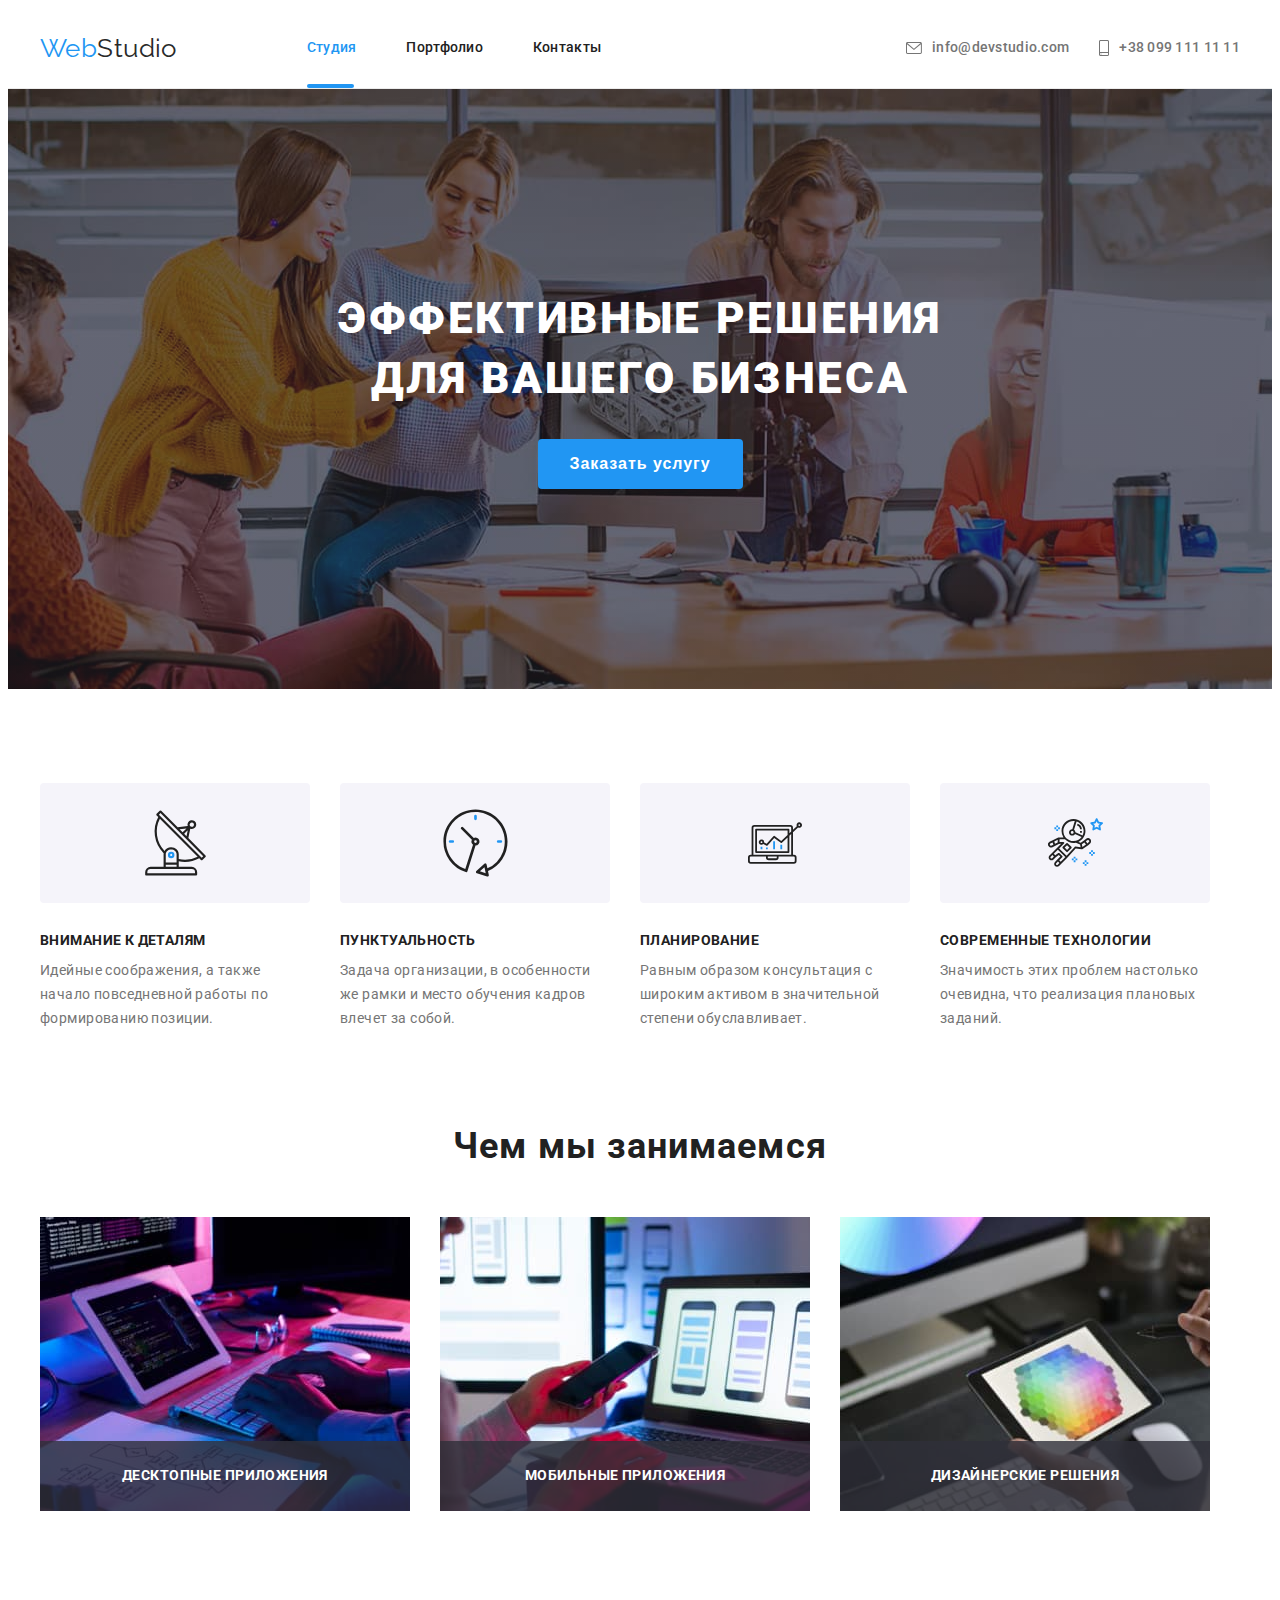
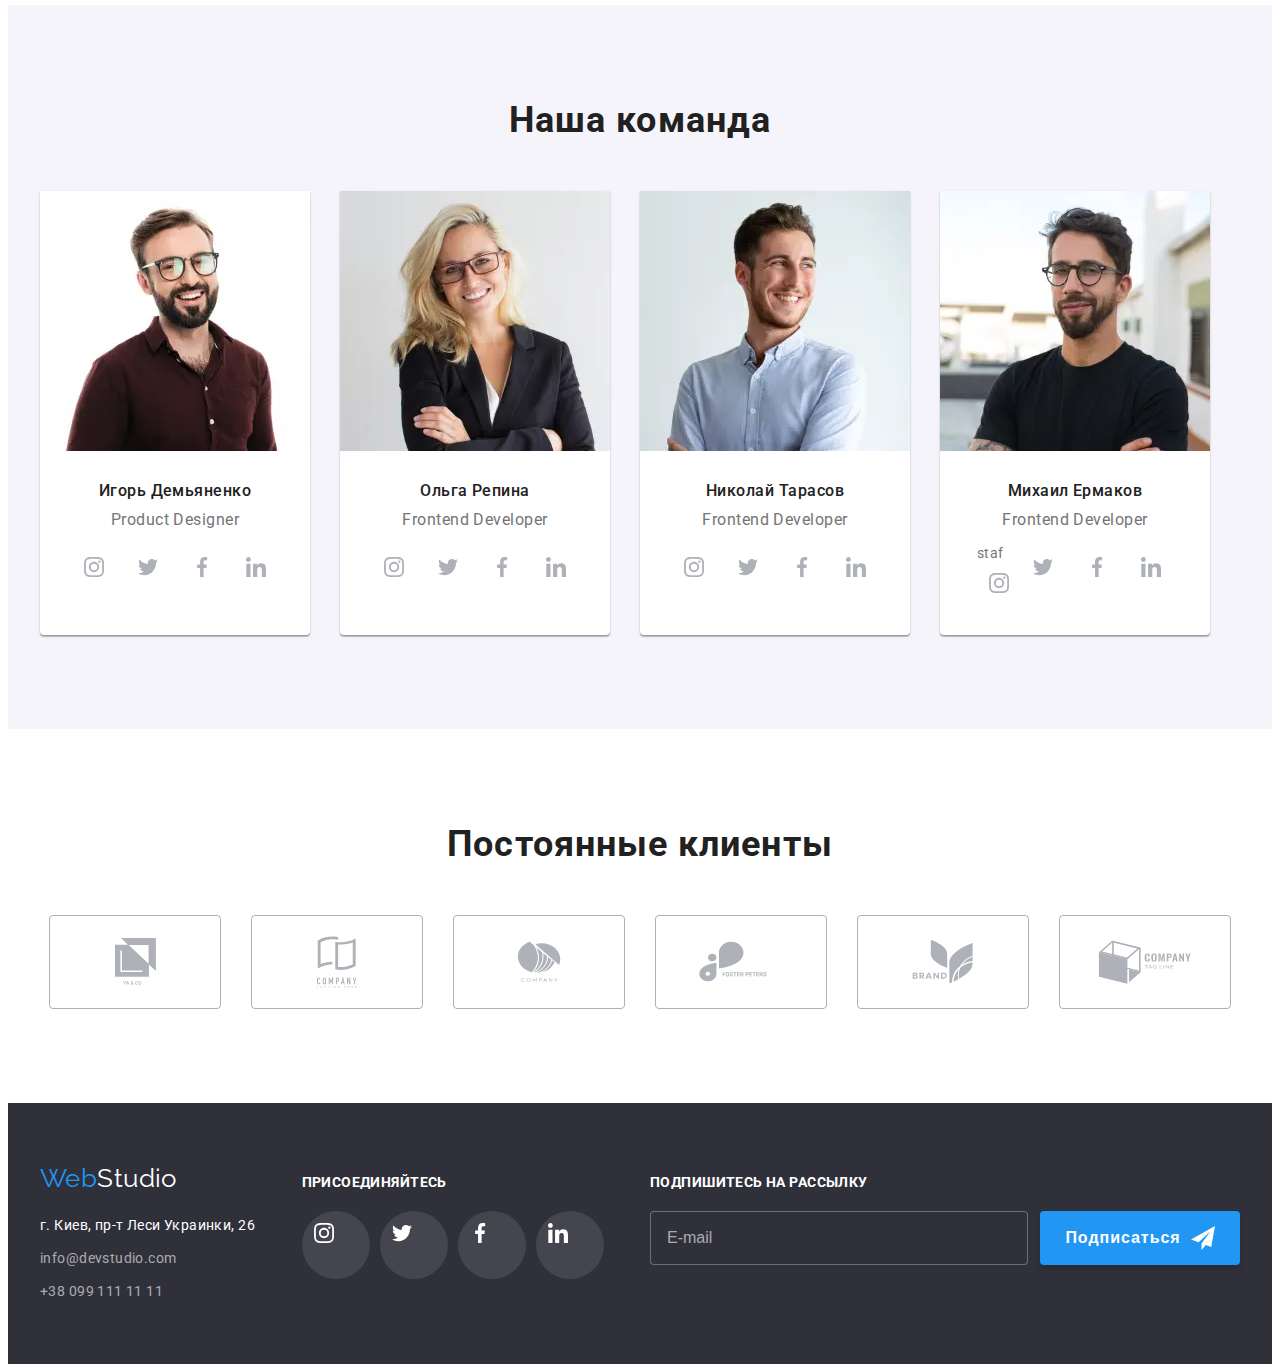
==== commit e0cbac71: "26/07_1" ====
--- a/index.html
+++ b/index.html
@@ -33,7 +33,7 @@
         <!-- кнопка меню для мобверсии -->
         <button
           type="button"
-          class="button-mobmenu is-open"
+          class="button-mobmenu"
           data-menu-button
           aria-expanded="true"
           aria-controls="header-dropmenu"
@@ -50,7 +50,7 @@
           </svg>
         </button>
 
-        <div class="header-dropmenu is-open" data-menu id="header-dropmenu">
+        <div class="header-dropmenu" data-menu id="header-dropmenu">
           <nav class="navigation">
             <ul class="site-nav">
               <li class="site-nav__item">
@@ -239,7 +239,15 @@
           <ul class="our-work-container list">
             <li class="our-work-container__item">
               <div class="our-work-container__thumb">
-                <img src="./images/pictures1page/img1.jpg" alt="картинка-ссылка_1" width="370" />
+                <img
+                  srcset="
+                    ./images/about-pictures/keyboard.jpg    1x,
+                    ./images/about-pictures/keyboard@2x.jpg 2x
+                  "
+                  src="./images/about-pictures/keyboard.jpg"
+                  alt="Клавиатура"
+                  width="370"
+                />
                 <div class="our-work-container__label">
                   <p class="our-work-container__label-text">Десктопные приложения</p>
                 </div>
@@ -248,7 +256,15 @@
 
             <li class="our-work-container__item">
               <div class="our-work-container__thumb">
-                <img src="./images/pictures1page/img2.jpg" alt="картинка-ссылка_2" width="370" />
+                <img
+                  srcset="
+                    ./images/about-pictures/notebook.jpg    1x,
+                    ./images/about-pictures/notebook@2x.jpg 2x
+                  "
+                  src="./images/about-pictures/notebook.jpg"
+                  alt="Ноутбук"
+                  width="370"
+                />
                 <div class="our-work-container__label">
                   <p class="our-work-container__label-text">Мобильные приложения</p>
                 </div>
@@ -257,7 +273,15 @@
 
             <li class="our-work-container__item">
               <div class="our-work-container__thumb">
-                <img src="./images/pictures1page/img3.jpg" alt="картинка-ссылка_3" width="370" />
+                <img
+                  srcset="
+                    ./images/about-pictures/laptop.jpg    1x,
+                    ./images/about-pictures/laptop@2x.jpg 2x
+                  "
+                  src="./images/about-pictures/laptop.jpg"
+                  alt="Планшет"
+                  width="370"
+                />
 
                 <div class="our-work-container__label">
                   <p class="our-work-container__label-text">Дизайнерские решения</p>
@@ -274,7 +298,37 @@
           <h2 class="team-title">Наша команда</h2>
           <ul class="team-container list">
             <li class="team-container__item">
-              <img src="./images/staf/staf1.jpg" alt="ДИЗАЙНЕР" width="450" />
+              <picture>
+                <source
+                  srcset="
+                    ./images/staf-pictures/product.webp       270w,
+                    ./images/staf-pictures/product@2x.webp    540w,
+                    ./images/staf-pictures/product354.webp    354w,
+                    ./images/staf-pictures/product354@2x.webp 708w,
+                    ./images/staf-pictures/product450.webp    450w,
+                    ./images/staf-pictures/product450@2x.webp 900w
+                  "
+                  type="image/webp"
+                  sizes="(min-width: 1200px) 270px, (min-width: 768px) 354px, 100vw"
+                />
+                <img
+                  srcset="
+                    ./images/staf-pictures/product.jpg       270w,
+                    ./images/staf-pictures/product@2x.jpg    540w,
+                    ./images/staf-pictures/product354.jpg    354w,
+                    ./images/staf-pictures/product354@2x.jpg 708w,
+                    ./images/staf-pictures/product450.jpg    450w,
+                    ./images/staf-pictures/product450@2x.jpg 900w
+                  "
+                  type="image/jpg"
+                  sizes="(min-width: 1200px) 270px, (min-width: 768px) 354px, 100vw"
+                  src="./images/staf-pictures/product450.jpg"
+                  alt="Продакт дизайнер"
+                  width="450"
+                  height="460"
+                  class="team-list__icon"
+                />
+              </picture>
               <div class="team-container__thumb">
                 <h3 class="team-container__employee">Игорь Демьяненко</h3>
                 <p class="team-container__position">Product Designer</p>
@@ -309,7 +363,37 @@
             </li>
 
             <li class="team-container__item">
-              <img src="./images/staf/staf2.jpg" alt="ФРОНТЕНД РАЗРАБОТЧИК" width="450" />
+              <picture>
+                <source
+                  srcset="
+                    ./images/staf-pictures/frontend_dev.webp       270w,
+                    ./images/staf-pictures/frontend_dev@2x.webp    540w,
+                    ./images/staf-pictures/frontend_dev354.webp    354w,
+                    ./images/staf-pictures/frontend_dev354@2x.webp 708w,
+                    ./images/staf-pictures/frontend_dev450.webp    450w,
+                    ./images/staf-pictures/frontend_dev450@2x.webp 900w
+                  "
+                  type="image/webp"
+                  sizes="(min-width: 1200px) 270px, (min-width: 768px) 354px, 100vw"
+                />
+                <img
+                  srcset="
+                    ./images/staf-pictures/frontend_dev.jpg       270w,
+                    ./images/staf-pictures/frontend_dev@2x.jpg    540w,
+                    ./images/staf-pictures/frontend_dev354.jpg    354w,
+                    ./images/staf-pictures/frontend_dev354@2x.jpg 708w,
+                    ./images/staf-pictures/frontend_dev450.jpg    450w,
+                    ./images/staf-pictures/frontend_dev450@2x.jpg 900w
+                  "
+                  type="image/jpg"
+                  sizes="(min-width: 1200px) 270px, (min-width: 768px) 354px, 100vw"
+                  src="./images/staf-pictures/frontend_dev450.jpg"
+                  alt="Фронтенд разработчик"
+                  width="450"
+                  height="460"
+                  class="team-list__icon"
+                />
+              </picture>
               <div class="team-container__thumb">
                 <h3 class="team-container__employee">Ольга Репина</h3>
                 <p class="team-container__position">Frontend Developer</p>
@@ -343,7 +427,38 @@
             </li>
 
             <li class="team-container__item">
-              <img src="./images/staf/staf3.jpg" alt="МАРКЕТИНГ" width="450" />
+              <picture>
+                <source
+                  srcset="
+                    ./images/staf-pictures/marketing.webp       270w,
+                    ./images/staf-pictures/marketing@2x.webp    540w,
+                    ./images/staf-pictures/marketing354.webp    354w,
+                    ./images/staf-pictures/marketing354@2x.webp 708w,
+                    ./images/staf-pictures/marketing450.webp    450w,
+                    ./images/staf-pictures/marketing450@2x.webp 900w
+                  "
+                  type="image/webp"
+                  staf
+                  sizes="(min-width: 1200px) 270px, (min-width: 768px) 354px, 100vw"
+                />
+                <img
+                  srcset="
+                    ./images/staf-pictures/marketing.jpg       270w,
+                    ./images/staf-pictures/marketing@2x.jpg    540w,
+                    ./images/staf-pictures/marketing354.jpg    354w,
+                    ./images/staf-pictures/marketing354@2x.jpg 708w,
+                    ./images/staf-pictures/marketing450.jpg    450w,
+                    ./images/staf-pictures/marketing450@2x.jpg 900w
+                  "
+                  type="image/jpg"
+                  sizes="(min-width: 1200px) 270px, (min-width: 768px) 354px, 100vw"
+                  src="./images/staf-pictures/marketing450.jpg"
+                  alt="Маркетолог"
+                  width="450"
+                  height="460"
+                  class="team-list__icon"
+                />
+              </picture>
               <div class="team-container__thumb">
                 <h3 class="team-container__employee">Николай Тарасов</h3>
                 <p class="team-container__position">Frontend Developer</p>
@@ -378,12 +493,43 @@
             </li>
 
             <li class="team-container__item">
-              <img src="./images/staf/staf4.jpg" alt="ЮИ ДИЗАЙНЕР" width="450" />
+              <picture>
+                <source
+                  srcset="
+                    ./images/staf-pictures/ui_des.webp       270w,
+                    ./images/staf-pictures/ui_des@2x.webp    540w,
+                    ./images/staf-pictures/ui_des354.webp    354w,
+                    ./images/staf-pictures/ui_des354@2x.webp 708w,
+                    ./images/staf-pictures/ui_des450.webp    450w,
+                    ./images/staf-pictures/ui_des450@2x.webp 900w
+                  "
+                  type="image/webp"
+                  sizes="(min-width: 1200px) 270px, (min-width: 768px) 354px, 100vw"
+                />
+                <img
+                  srcset="
+                    ./images/staf-pictures/ui_des.jpg       270w,
+                    ./images/staf-pictures/ui_des@2x.jpg    540w,
+                    ./images/staf-pictures/ui_des354.jpg    354w,
+                    ./images/staf-pictures/ui_des354@2x.jpg 708w,
+                    ./images/staf-pictures/ui_des450.jpg    450w,
+                    ./images/staf-pictures/ui_des450@2x.jpg 900w
+                  "
+                  type="image/jpg"
+                  sizes="(min-width: 1200px) 270px, (min-width: 768px) 354px, 100vw"
+                  src="./images/staf-pictures/ui_des450.jpg"
+                  alt="Юай дизайнер"
+                  width="450"
+                  height="460"
+                  class="team-list__icon"
+                />
+              </picture>
               <div class="team-container__thumb">
                 <h3 class="team-container__employee">Михаил Ермаков</h3>
                 <p class="team-container__position">Frontend Developer</p>
                 <ul class="social-networks list">
                   <li class="social-icons">
+                    staf
                     <a href="" class="social-networks__elipse">
                       <svg class="" width="20" height="20">
                         <use href="./images/symbol-defs.svg#icon-instagram"></use></svg
--- a/css/main.min.css
+++ b/css/main.min.css
@@ -1 +1 @@
-.is-hidden{opacity:0;pointer-events:none;visibility:hidden}body{color:#757575;background-color:#fff;font-weight:400;font-family:Roboto,sans-serif;font-size:14px;letter-spacing:.03em}img{display:block;max-width:100%;height:auto}.section{padding-top:60px;padding-bottom:60px}@media screen and (min-width: 1200px){.section{padding-top:94px;padding-bottom:94px}}.button{cursor:pointer}.container{margin-left:auto;margin-right:auto;padding-left:15px;padding-right:15px}@media screen and (min-width: 480px){.container{width:480px}}@media screen and (min-width: 768px){.container{width:768px}}@media screen and (min-width: 1200px){.container{width:1200px}}h1,h2,h3,h4,h5,h6,p{margin-top:0}.list{list-style:none;padding:0;margin-top:0;margin-bottom:0}.link{text-decoration:none}.hero-button{text-align:center}.hero-button__settings{border:none;padding:10px 32px;border-radius:4px;color:#fff;background-color:#2196f3;font-weight:700;font-size:16px;line-height:1.88;text-align:center;letter-spacing:.06em;-webkit-transition:color 250ms cubic-bezier(0.4, 0, 0.2, 1);transition:color 250ms cubic-bezier(0.4, 0, 0.2, 1)}.hero-button__settings:hover,.hero-button__settings:focus{color:#2f303a}.backdrop{position:fixed;z-index:1;overflow-y:scroll;top:0;left:0;width:100%;height:100%;background-color:rgba(47,48,58,.8);-webkit-transition:opacity 500ms cubic-bezier(0.4, 0, 0.2, 1),visibility 400ms cubic-bezier(0.4, 0, 0.2, 1);transition:opacity 500ms cubic-bezier(0.4, 0, 0.2, 1),visibility 400ms cubic-bezier(0.4, 0, 0.2, 1)}.is-hidden{opacity:0;pointer-events:none;visibility:hidden}.modal{position:absolute;height:609px;width:450px;top:50%;left:50%;padding:40px;margin:0 auto;background-color:#fff;-webkit-box-shadow:0px 1px 3px rgba(0,0,0,.12),0px 1px 1px rgba(0,0,0,.14),0px 2px 1px rgba(0,0,0,.2);box-shadow:0px 1px 3px rgba(0,0,0,.12),0px 1px 1px rgba(0,0,0,.14),0px 2px 1px rgba(0,0,0,.2);border-radius:4px;-webkit-transform:translate(-50%, -50%);transform:translate(-50%, -50%)}@media screen and (min-width: 1200px){.modal{height:581px;width:528px}}.modal__title{margin-bottom:12px;font-weight:700;font-size:20px;line-height:1.15;text-align:center;letter-spacing:.03em;color:#212121}.modal__icon-cross{display:-webkit-box;display:-ms-flexbox;display:flex;position:absolute;right:8px;top:8px;-webkit-box-align:center;-ms-flex-align:center;align-items:center;-webkit-box-pack:center;-ms-flex-pack:center;justify-content:center;width:30px;height:30px;border-radius:50%;fill:#000;background-color:#fff;border:1px solid rgba(0,0,0,.1);-webkit-transition:fill 250ms cubic-bezier(0.4, 0, 0.2, 1);transition:fill 250ms cubic-bezier(0.4, 0, 0.2, 1)}.modal__icon-cross:hover,.modal__icon-cross:focus{fill:#2196f3}.backdrop{position:fixed;top:0;left:0;width:100%;height:100%;background-color:rgba(47,48,58,.8);-webkit-transition:opacity 500ms cubic-bezier(0.4, 0, 0.2, 1),visibility 400ms cubic-bezier(0.4, 0, 0.2, 1);transition:opacity 500ms cubic-bezier(0.4, 0, 0.2, 1),visibility 400ms cubic-bezier(0.4, 0, 0.2, 1)}.is-hidden{opacity:0;pointer-events:none;visibility:hidden}.button-mobmenu{display:-webkit-inline-box;display:-ms-inline-flexbox;display:inline-flex;z-index:1;margin:0;padding:0;border:none;background-color:rgba(0,0,0,0)}@media screen and (min-width: 768px){.button-mobmenu{display:none}}.button-mobmenu .icon-close-mobmenu{display:none}.button-mobmenu.is-open .icon-close-mobmenu{display:block}.button-mobmenu.is-open:hover .icon-close-mobmenu,.button-mobmenu.is-open:focus .icon-close-mobmenu{fill:#2196f3}.button-mobmenu.is-open .icon-burger-mobmenu{display:none}.button-mobmenu:focus .icon-burger-mobmenu{fill:#2196f3}.container--header{position:relative;display:-webkit-box;display:-ms-flexbox;display:flex;-webkit-box-align:center;-ms-flex-align:center;align-items:center;min-height:60px}@media screen and (min-width: 768px){.container--header{min-height:80px}}.header-border{border-bottom:1px solid #ececec}.header__logo1{display:-webkit-box;display:-ms-flexbox;display:flex;margin-right:auto;font-family:Raleway,sans-serif;color:#2196f3;text-decoration:none;font-size:24px;line-height:1.17}@media screen and (min-width: 1200px){.header__logo1{font-size:26px;line-height:1.19}}.header__logo2{color:#292929}@media screen and (max-width: 767px){.header-dropmenu{display:none;position:absolute;top:0;left:0;width:100%;height:796px;padding:48px 40px;background-color:#fff;-webkit-box-shadow:0px 4px 8px rgba(0,0,0,.04),0px 2px 4px rgba(0,0,0,.08),0px 1px 3px rgba(0,0,0,.16);box-shadow:0px 4px 8px rgba(0,0,0,.04),0px 2px 4px rgba(0,0,0,.08),0px 1px 3px rgba(0,0,0,.16)}.header-dropmenu.is-open{display:-webkit-box;display:-ms-flexbox;display:flex;-webkit-box-orient:vertical;-webkit-box-direction:normal;-ms-flex-direction:column;flex-direction:column}}@media screen and (min-width: 768px){.header-dropmenu{display:-webkit-box;display:-ms-flexbox;display:flex}}.navigation{margin-bottom:auto}.site-nav{list-style:none;padding:0;margin:0;position:relative}@media screen and (min-width: 768px){.site-nav{display:-webkit-box;display:-ms-flexbox;display:flex;margin-bottom:0;margin-right:84px;-webkit-box-align:center;-ms-flex-align:center;align-items:center}}@media screen and (min-width: 1200px){.site-nav{margin-right:0}}.site-nav__item{padding:0;margin-left:0;margin-bottom:32px;list-style:none;font-size:40px;line-height:1.18;letter-spacing:.02em}@media screen and (min-width: 768px){.site-nav__item{margin-bottom:0;margin-right:50px;padding-top:32px;padding-bottom:32px;font-weight:500;font-size:14px;line-height:1.14;letter-spacing:.02em;color:#212121}}.site-nav__item:last-child{margin-right:0}.site-nav .link{text-decoration:none;-webkit-box-align:center;-ms-flex-align:center;align-items:center;color:#212121;font-weight:500;line-height:1.14;letter-spacing:.02em;-webkit-transition:color 250ms cubic-bezier(0.4, 0, 0.2, 1);transition:color 250ms cubic-bezier(0.4, 0, 0.2, 1);padding-top:32px;padding-bottom:32px}.site-nav .link:hover,.site-nav .link:focus{color:#2196f3}.site-nav__titlehighlightning{color:#2196f3}@media screen and (min-width: 768px){.site-nav__highlightning-line::after{content:"";position:absolute;width:47px;height:4px;bottom:0;left:0;background-color:#2196f3;border-radius:2px}}.header-contacts{list-style:none;padding:0;margin-top:0;margin-bottom:0}@media screen and (min-width: 768px){.header-contacts{display:-webkit-box;display:-ms-flexbox;display:flex;-webkit-box-orient:vertical;-webkit-box-direction:reverse;-ms-flex-direction:column-reverse;flex-direction:column-reverse;-webkit-box-pack:center;-ms-flex-pack:center;justify-content:center}}@media screen and (min-width: 1200px){.header-contacts{-webkit-box-orient:horizontal;-webkit-box-direction:reverse;-ms-flex-direction:row-reverse;flex-direction:row-reverse;-ms-flex-item-align:center;align-self:center;margin-left:305px}}.header-contacts__item{margin-bottom:32px}@media screen and (min-width: 768px){.header-contacts__item{margin-bottom:0}}.header-contacts__item:last-child{margin-bottom:64px}@media screen and (min-width: 768px){.header-contacts__item:last-child{margin-bottom:10px}}@media screen and (min-width: 1200px){.header-contacts__item:last-child{margin-bottom:0px;margin-right:30px}}.header-contacts__link1{font-weight:500;font-size:34px;line-height:1.18;letter-spacing:.02em;color:#2196f3}@media screen and (min-width: 768px){.header-contacts__link1{display:-webkit-box;display:-ms-flexbox;display:flex;-webkit-box-align:center;-ms-flex-align:center;align-items:center;color:#757575;font-size:12px;line-height:1.17}}@media screen and (min-width: 1200px){.header-contacts__link1{font-size:14px;line-height:1.14;letter-spacing:.02em;padding-top:32px;padding-bottom:32px}}.header-contacts__link2{font-weight:500;font-size:24px;line-height:1.17;letter-spacing:.02em;color:#757575;-webkit-transition:color 250ms cubic-bezier(0.4, 0, 0.2, 1);transition:color 250ms cubic-bezier(0.4, 0, 0.2, 1)}@media screen and (min-width: 768px){.header-contacts__link2{font-size:12px;display:-webkit-box;display:-ms-flexbox;display:flex;-webkit-box-align:center;-ms-flex-align:center;align-items:center}}@media screen and (min-width: 1200px){.header-contacts__link2{font-size:14px;line-height:1.14;letter-spacing:.02em;padding-top:32px;padding-bottom:32px}}.header-contacts__link1:hover,.header-contacts__link1:focus{color:#2196f3}.header-contacts__link2:hover,.header-contacts__link2:focus{color:#2196f3}.header-contacts__social{display:-webkit-box;display:-ms-flexbox;display:flex;list-style:none;padding-left:0}@media screen and (min-width: 768px){.header-contacts__social{display:none}}.header-contacts__social-item{padding-right:10px;margin-right:10px;border-right:1px solid rgba(33,33,33,.2)}.header-contacts__social-item:last-child{padding-right:0px;margin-right:0px;border-right:none}.header-contacts__socialnet{text-decoration:none;font-weight:500;font-size:18px;line-height:1.22;letter-spacing:.02em;color:#2196f3}.header-contacts__icon{display:none}@media screen and (min-width: 768px){.header-contacts__icon{display:inline-block;margin-right:8px;fill:currentcolor}}@media screen and (min-width: 1200px){.header-contacts__icon{margin-right:10px}}.hero{padding:118px 0;background-color:#2f303a;margin-left:auto;margin-right:auto;max-width:1600px;background-image:-webkit-gradient(linear, left top, right top, from(rgba(47, 48, 58, 0.4)), to(rgba(47, 48, 58, 0.4))),url("../images/hero-overlay.jpg");background-image:linear-gradient(to right, rgba(47, 48, 58, 0.4), rgba(47, 48, 58, 0.4)),url("../images/hero-overlay.jpg");background-repeat:no-repeat;background-position:center;background-size:cover}@media screen and (min-width: 1200px){.hero{padding:200px 0}}.hero__title{width:360px;margin-left:auto;margin-right:auto;margin-bottom:30px;text-align:center;font-weight:900;font-size:26px;line-height:1.62;letter-spacing:.06em;text-transform:uppercase;color:#fff}@media screen and (min-width: 1200px){.hero__title{width:696px;font-size:44px;line-height:1.36}}.modal-labeltext{display:block;margin-bottom:4px;font-size:12px;line-height:1.17;letter-spacing:.01em}.modal-input{position:relative;margin-bottom:10px}.modal-input__field{width:100%;height:40px;padding-left:42px;padding-top:12px;padding-bottom:12px;border:1px solid rgba(33,33,33,.2);border-radius:4px;outline:rgba(0,0,0,0)}.modal-input:focus-within .modal-input__field{border-color:#2196f3}.modal-input__icon{position:absolute;top:50%;left:15px;fill:#000;-webkit-transform:translateY(-50%);transform:translateY(-50%)}.modal-input:focus-within .modal-input__icon{fill:#2196f3}.modal-textarea{margin-bottom:20px}.modal-textarea-field{width:100%;height:120px;padding:12px 16px;border:1px solid rgba(33,33,33,.2);border-radius:4px;resize:none;outline:rgba(0,0,0,0)}.modal-textarea-field::-webkit-input-placeholder{font-size:12px;line-height:1.17;letter-spacing:.01em;color:rgba(117,117,117,.5)}.modal-textarea-field::-moz-placeholder{font-size:12px;line-height:1.17;letter-spacing:.01em;color:rgba(117,117,117,.5)}.modal-textarea-field:-ms-input-placeholder{font-size:12px;line-height:1.17;letter-spacing:.01em;color:rgba(117,117,117,.5)}.modal-textarea-field::-ms-input-placeholder{font-size:12px;line-height:1.17;letter-spacing:.01em;color:rgba(117,117,117,.5)}.modal-textarea-field::placeholder{font-size:12px;line-height:1.17;letter-spacing:.01em;color:rgba(117,117,117,.5)}.modal-textarea:focus-within .modal-textarea-field{border-color:#2196f3}.modal-agreement-section{display:-webkit-box;display:-ms-flexbox;display:flex;-webkit-box-pack:center;-ms-flex-pack:center;justify-content:center;-webkit-box-align:center;-ms-flex-align:center;align-items:center;line-height:1.71;margin-bottom:30px;font-size:12px;line-height:1.17;letter-spacing:.03em}@media screen and (min-width: 1200px){.modal-agreement-section{font-size:14px;line-height:1.71}}.modal-checkbox-field{position:absolute;width:1px;height:1px;margin:-1px;border:0;padding:0;white-space:nowrap;-webkit-clip-path:inset(100%);clip-path:inset(100%);clip:rect(0 0 0 0);overflow:hidden}.modal-checkbox-field__icon{display:inline-block;width:16px;height:15px;border:2px solid #212121;border-radius:4px;margin-right:7px;-webkit-transition:border-color 150ms cubic-bezier(0.4, 0, 0.2, 1),background-color 250ms cubic-bezier(0.4, 0, 0.2, 1),background-image 250ms cubic-bezier(0.4, 0, 0.2, 1);transition:border-color 150ms cubic-bezier(0.4, 0, 0.2, 1),background-color 250ms cubic-bezier(0.4, 0, 0.2, 1),background-image 250ms cubic-bezier(0.4, 0, 0.2, 1)}.modal-checkbox-field__colortext{color:#2196f3}.modal-checkbox-field:checked+.modal-checkbox-field__icon{background-color:#2196f3;background-image:url("../images/icon-modal-checked.svg");background-size:contain;background-origin:border-box;border-color:#2196f3}.modal-submit{display:-webkit-box;display:-ms-flexbox;display:flex;-webkit-box-pack:center;-ms-flex-pack:center;justify-content:center}.modal-submit__button{min-width:200px;height:50px;font-weight:700;font-size:16px;line-height:1.88;letter-spacing:.06em;color:#fff;background-color:#2196f3;-webkit-box-shadow:0px 4px 4px rgba(0,0,0,.15);box-shadow:0px 4px 4px rgba(0,0,0,.15);border-radius:4px;border:rgba(0,0,0,0);cursor:pointer;-webkit-transition:background-color 250ms cubic-bezier(0.4, 0, 0.2, 1);transition:background-color 250ms cubic-bezier(0.4, 0, 0.2, 1)}.modal-submit__button:hover,.modal-submit__button:focus{background-color:#188ce8}.visually-hidden{position:absolute;width:1px;height:1px;margin:-1px;border:0;padding:0;white-space:nowrap;-webkit-clip-path:inset(100%);clip-path:inset(100%);clip:rect(0 0 0 0);overflow:hidden}.advantage{padding-left:0;padding-right:0}@media screen and (min-width: 768px){.advantage{display:-webkit-box;display:-ms-flexbox;display:flex;-ms-flex-wrap:wrap;flex-wrap:wrap;gap:30px}}@media screen and (min-width: 1200px){.advantage{display:-webkit-box;display:-ms-flexbox;display:flex;-webkit-box-align:center;-ms-flex-align:center;align-items:center}}@media screen and (min-width: 768px){.advantage__item{width:354px}}@media screen and (min-width: 1200px){.advantage__item{width:270px;margin-right:0}}@media screen and (max-width: 767px){.advantage__item:not(:last-child){margin-bottom:30px}}.advantage__icons{display:-webkit-box;display:-ms-flexbox;display:flex;-webkit-box-align:center;-ms-flex-align:center;align-items:center;-webkit-box-pack:center;-ms-flex-pack:center;justify-content:center;height:120px;background-color:#f5f4fa;margin-bottom:30px;border-radius:4px}.advantage__title{text-align:center;margin-bottom:10px;font-size:14px;line-height:1.14;text-transform:uppercase;color:#212121}@media screen and (min-width: 768px){.advantage__title{text-align:left}}.advantage__text{margin-bottom:0;color:#757575;line-height:1.71}@media screen and (max-width: 1199px){.our-work-hidden{display:none}}@media screen and (min-width: 1200px){.section--padding-reset{padding-top:0}.our-work-title{margin-bottom:0;padding-top:0;margin-bottom:50px;color:#212121;font-weight:700;font-size:36px;line-height:1.17;text-align:center;letter-spacing:.03em}.our-work-container{display:-webkit-box;display:-ms-flexbox;display:flex;-webkit-box-align:center;-ms-flex-align:center;align-items:center;padding-left:0;padding-right:0}.our-work-container__item{display:-webkit-box;display:-ms-flexbox;display:flex}.our-work-container__item:not(:last-child){margin-right:30px}.our-work-container__thumb{position:relative;z-index:-1}.our-work-container__label{position:absolute;display:-webkit-box;display:-ms-flexbox;display:flex;-webkit-box-align:center;-ms-flex-align:center;align-items:center;-webkit-box-pack:center;-ms-flex-pack:center;justify-content:center;bottom:0px;width:100%;padding-top:27px;padding-bottom:27px;background-color:rgba(47,48,58,.8)}.our-work-container__label-text{margin-bottom:0;font-weight:700;line-height:1.14;text-transform:uppercase;color:#fff}}.section--team-bgcolor{background-color:#f5f4fa}.team-title{margin-bottom:0;padding-top:0;margin-bottom:30px;color:#212121;font-weight:700;font-size:28px;line-height:1.17;text-align:center;letter-spacing:.03em}@media screen and (min-width: 1200px){.team-title{margin-bottom:50px;font-size:36px}}.team-container{display:block;-webkit-box-sizing:border-box;box-sizing:border-box;padding:0;margin:0}@media screen and (min-width: 768px){.team-container{display:-webkit-box;display:-ms-flexbox;display:flex;-ms-flex-wrap:wrap;flex-wrap:wrap;gap:30px}}@media screen and (min-width: 1200px){.team-container{-webkit-box-sizing:border-box;box-sizing:border-box;padding-top:0;padding-left:0;padding-right:0}}.team-container__item{background-color:#fff;-webkit-box-shadow:0px 1px 3px rgba(0,0,0,.12),0px 1px 1px rgba(0,0,0,.14),0px 2px 1px rgba(0,0,0,.2);box-shadow:0px 1px 3px rgba(0,0,0,.12),0px 1px 1px rgba(0,0,0,.14),0px 2px 1px rgba(0,0,0,.2);border-radius:0px 0px 4px 4px}@media screen and (min-width: 768px){.team-container__item{width:354px}}@media screen and (min-width: 1200px){.team-container__item{width:270px}}@media screen and (max-width: 767px){.team-container__item:not(:last-child){margin-bottom:30px}}.team-container__thumb{padding:30px 0 24px 0}@media screen and (min-width: 1200px){.team-container__thumb{padding:30px 0}}.team-container__employee{margin-bottom:10px;text-align:center;color:#212121;font-weight:500;font-size:16px;line-height:1.19;letter-spacing:.03em}.team-container__position{text-align:center;margin-bottom:16px;font-size:16px;line-height:1.19;letter-spacing:.03em}.social-networks{display:-webkit-box;display:-ms-flexbox;display:flex;-webkit-box-pack:center;-ms-flex-pack:center;justify-content:center}.social-networks__icon:not(:last-child){margin-right:10px}.social-networks__elipse{display:-webkit-box;display:-ms-flexbox;display:flex;border:none;-webkit-box-align:center;-ms-flex-align:center;align-items:center;-webkit-box-pack:center;-ms-flex-pack:center;justify-content:center;width:44px;height:44px;border-radius:50%;fill:#afb1b8;background-color:#fff;-webkit-transition:fill 250ms cubic-bezier(0.4, 0, 0.2, 1),background-color 250ms cubic-bezier(0.4, 0, 0.2, 1);transition:fill 250ms cubic-bezier(0.4, 0, 0.2, 1),background-color 250ms cubic-bezier(0.4, 0, 0.2, 1)}.social-networks__elipse:hover,.social-networks__elipse:focus{fill:#fff;background-color:#2196f3}.our-clients-title{padding-top:0;margin-bottom:30px;color:#212121;font-weight:700;font-size:28px;line-height:1.17;text-align:center;letter-spacing:.03em}@media screen and (min-width: 1200px){.our-clients-title{margin-bottom:0;margin-bottom:50px;font-size:36px}}.our-clients{display:-webkit-box;display:-ms-flexbox;display:flex;-webkit-box-pack:center;-ms-flex-pack:center;justify-content:center;-ms-flex-wrap:wrap;flex-wrap:wrap;gap:30px}.our-clients__blocks{display:-webkit-box;display:-ms-flexbox;display:flex;-webkit-box-align:center;-ms-flex-align:center;align-items:center;-webkit-box-pack:center;-ms-flex-pack:center;justify-content:center;width:210px;height:92px;border:1px solid #afb1b8;border-radius:4px;-webkit-transition:border 250ms cubic-bezier(0.4, 0, 0.2, 1);transition:border 250ms cubic-bezier(0.4, 0, 0.2, 1)}@media screen and (min-width: 768px){.our-clients__blocks{width:226px}}@media screen and (min-width: 1200px){.our-clients__blocks{width:170px}}.our-clients__blocks:hover,.our-clients__blocks:focus{border:1px solid #2196f3}.our-clients__icon{fill:#afb1b8;-webkit-transition:fill 250ms cubic-bezier(0.4, 0, 0.2, 1);transition:fill 250ms cubic-bezier(0.4, 0, 0.2, 1)}.our-clients__blocks:hover .our-clients__icon,.our-clients__blocks:focus .our-clients__icon{fill:#2196f3}.footer{padding:60px 0;background-color:#2f303a}.container--footer{display:block;-webkit-box-align:center;-ms-flex-align:center;align-items:center}@media screen and (min-width: 768px){.container--footer{display:-webkit-box;display:-ms-flexbox;display:flex;-ms-flex-wrap:wrap;flex-wrap:wrap;-ms-flex-pack:distribute;justify-content:space-around;-webkit-box-align:baseline;-ms-flex-align:baseline;align-items:baseline}}@media screen and (min-width: 1200px){.container--footer{-ms-flex-wrap:nowrap;flex-wrap:nowrap;-webkit-box-pack:justify;-ms-flex-pack:justify;justify-content:space-between}}.footer-box-container{margin-bottom:60px;padding-bottom:0;color:#2196f3;text-decoration:none;line-height:1.17;text-align:center}@media screen and (min-width: 1200px){.footer-box-container{text-align:start;margin-bottom:0}}.footer-logo{display:block;margin-bottom:20px;font-family:Raleway,sans-serif;color:#2196f3;text-decoration:none;font-size:24px;line-height:1.17}@media screen and (min-width: 1200px){.footer-logo{font-size:26px;line-height:1.19}}.footer-logo-color{color:#fff}.footer-contacts{text-align:center}@media screen and (min-width: 1200px){.footer-contacts{text-align:start}}.footer-contacts__item{padding-left:0;margin-bottom:8px}@media screen and (min-width: 1200px){.footer-contacts__item{margin-bottom:9px}}.footer-contacts__adress{color:#fff;font-style:normal;font-size:14px;line-height:1.71;letter-spacing:.03em;text-decoration:none}.footer-contacts__mail-tel{color:rgba(255,255,255,.6);font-style:normal;font-size:14px;line-height:1.71;letter-spacing:.03em;text-decoration:none;-webkit-transition:color 250ms cubic-bezier(0.4, 0, 0.2, 1);transition:color 250ms cubic-bezier(0.4, 0, 0.2, 1)}.footer-contacts__mail-tel:hover,.footer-contacts__mail-tel:focus{color:#2196f3}.footer-joinus{text-align:center}@media screen and (min-width: 1200px){.footer-joinus{text-align:start}}.footer-joinus__title{margin-bottom:20px;font-size:14px;line-height:1.14;text-transform:uppercase;color:#fff}.footer-social-network{display:-webkit-box;display:-ms-flexbox;display:flex;-webkit-box-pack:center;-ms-flex-pack:center;justify-content:center;margin-bottom:60px}@media screen and (min-width: 1200px){.footer-social-network{margin-bottom:0}}.footer-social-network__icons:not(:last-child){margin-right:10px}.footer-social-network__elipse{display:block;border:none;-webkit-box-align:center;-ms-flex-align:center;align-items:center;padding:12px;width:44px;height:44px;border-radius:50%;fill:#fff;background-color:rgba(255,255,255,.1);-webkit-transition:background-color 250ms cubic-bezier(0.4, 0, 0.2, 1);transition:background-color 250ms cubic-bezier(0.4, 0, 0.2, 1)}.footer-social-network__elipse:hover,.footer-social-network__elipse:focus{background-color:#2196f3}.signup{text-align:center}@media screen and (min-width: 1200px){.signup{text-align:start}}.signup__title{margin-bottom:20px;font-weight:700;line-height:1.14;text-transform:uppercase;color:#fff}.footer-form{display:block}@media screen and (min-width: 768px){.footer-form{display:-webkit-box;display:-ms-flexbox;display:flex}}.footer-form__input{display:-webkit-box;display:-ms-flexbox;display:flex;margin-bottom:20px;padding-left:16px;width:100%;height:50px;font-size:16px;line-height:1.25;-webkit-box-align:center;-ms-flex-align:center;align-items:center;color:#fff;background-color:#2f303a;border:1px solid rgba(255,255,255,.3);border-radius:4px}@media screen and (min-width: 768px){.footer-form__input{width:450px}}@media screen and (min-width: 1200px){.footer-form__input{width:358px;margin-bottom:0;margin-right:12px}}.footer-form__input::-webkit-input-placeholder{color:rgba(255,255,255,.6)}.footer-form__input::-moz-placeholder{color:rgba(255,255,255,.6)}.footer-form__input:-ms-input-placeholder{color:rgba(255,255,255,.6)}.footer-form__input::-ms-input-placeholder{color:rgba(255,255,255,.6)}.footer-form__input::placeholder{color:rgba(255,255,255,.6)}.footer-form__button{display:-webkit-inline-box;display:-ms-inline-flexbox;display:inline-flex;min-width:200px;cursor:pointer;-webkit-box-pack:center;-ms-flex-pack:center;justify-content:center;-webkit-box-align:center;-ms-flex-align:center;align-items:center;padding-top:10px;padding-bottom:10px;font-weight:700;font-size:16px;line-height:1.88px;letter-spacing:.06em;color:#fff;background-color:#2196f3;-webkit-box-shadow:0px 4px 4px rgba(0,0,0,.15);box-shadow:0px 4px 4px rgba(0,0,0,.15);border-radius:4px;border:none}.footer-form__button-icon{margin-left:10px}.site-nav__highlightning--portfolio::after{content:"";width:78px}.porfolio-menu{display:-webkit-box;display:-ms-flexbox;display:flex;padding-left:0;margin-bottom:50px;-webkit-box-pack:center;-ms-flex-pack:center;justify-content:center}.porfolio-menu__item{margin-right:8px}.porfolio-menu__item:last-child{margin-right:0}.portfolio-menu__button{cursor:pointer;padding:6px 22px;border-radius:4px;border:0 solid #f5f4fa;font-family:Roboto,sans-serif;color:#212121;background-color:#f5f4fa;font-weight:500;font-size:16px;line-height:1.62;letter-spacing:.03em;-webkit-transition:color 250ms cubic-bezier(0.4, 0, 0.2, 1),background-color 250ms cubic-bezier(0.4, 0, 0.2, 1),-webkit-box-shadow 250ms cubic-bezier(0.4, 0, 0.2, 1);transition:color 250ms cubic-bezier(0.4, 0, 0.2, 1),background-color 250ms cubic-bezier(0.4, 0, 0.2, 1),-webkit-box-shadow 250ms cubic-bezier(0.4, 0, 0.2, 1);transition:color 250ms cubic-bezier(0.4, 0, 0.2, 1),background-color 250ms cubic-bezier(0.4, 0, 0.2, 1),box-shadow 250ms cubic-bezier(0.4, 0, 0.2, 1);transition:color 250ms cubic-bezier(0.4, 0, 0.2, 1),background-color 250ms cubic-bezier(0.4, 0, 0.2, 1),box-shadow 250ms cubic-bezier(0.4, 0, 0.2, 1),-webkit-box-shadow 250ms cubic-bezier(0.4, 0, 0.2, 1)}.portfolio-menu__button:hover,.portfolio-menu__button:focus{color:#fff;background-color:#2196f3;-webkit-box-shadow:0px 3px 1px rgba(0,0,0,.1),0px 1px 2px rgba(0,0,0,.08),0px 2px 2px rgba(0,0,0,.12);box-shadow:0px 3px 1px rgba(0,0,0,.1),0px 1px 2px rgba(0,0,0,.08),0px 2px 2px rgba(0,0,0,.12)}.portfolio-menu__button--active{background-color:#2196f3;color:#fff}.portfolio{display:-webkit-box;display:-ms-flexbox;display:flex;-ms-flex-wrap:wrap;flex-wrap:wrap;padding:0;margin:0;margin-left:-30px;margin-top:-30px}.portfolio__card{margin-left:30px;margin-top:30px;-ms-flex-preferred-size:calc((100% - 90px)/3);flex-basis:calc((100% - 90px)/3);border:1px solid #eee;background:#fff}.portfolio__overlay-hide{position:relative;overflow:hidden}.portfolio__hover{display:block;-webkit-box-shadow:none;box-shadow:none;-webkit-transition:-webkit-box-shadow 250ms cubic-bezier(0.4, 0, 0.2, 1);transition:-webkit-box-shadow 250ms cubic-bezier(0.4, 0, 0.2, 1);transition:box-shadow 250ms cubic-bezier(0.4, 0, 0.2, 1);transition:box-shadow 250ms cubic-bezier(0.4, 0, 0.2, 1), -webkit-box-shadow 250ms cubic-bezier(0.4, 0, 0.2, 1)}.portfolio__hover:hover,.portfolio__hover:focus{-webkit-box-shadow:0px 1px 1px rgba(0,0,0,.12),0px 4px 4px rgba(0,0,0,.06),1px 4px 6px rgba(0,0,0,.16);box-shadow:0px 1px 1px rgba(0,0,0,.12),0px 4px 4px rgba(0,0,0,.06),1px 4px 6px rgba(0,0,0,.16)}.portfolio-overlay{position:absolute;width:100%;height:294px;top:0;left:0;-webkit-transform:translateY(100%);transform:translateY(100%);-webkit-transition:-webkit-transform 250ms cubic-bezier(0.4, 0, 0.2, 1);transition:-webkit-transform 250ms cubic-bezier(0.4, 0, 0.2, 1);transition:transform 250ms cubic-bezier(0.4, 0, 0.2, 1);transition:transform 250ms cubic-bezier(0.4, 0, 0.2, 1), -webkit-transform 250ms cubic-bezier(0.4, 0, 0.2, 1);background-color:rgba(33,150,243,.9)}.portfolio__hover:hover .portfolio-overlay{-webkit-transform:translateY(0);transform:translateY(0);opacity:1}.portfolio-overlay__text{display:block;padding-top:63px;padding-right:24px;padding-bottom:63px;padding-left:24px;font-size:18px;line-height:1.56;letter-spacing:.03em;color:#fff}.portfolio-thumb{padding:20px 24px}.portfolio-thumb__title{margin-bottom:4px;color:#212121;font-weight:700;font-size:18px;line-height:2;letter-spacing:.06em}.portfolio-thumb__subtitle{color:#757575;margin:0;font-size:16px;line-height:1.88}/*# sourceMappingURL=main.min.css.map */+.is-hidden{opacity:0;pointer-events:none;visibility:hidden}body{color:#757575;background-color:#fff;font-weight:400;font-family:Roboto,sans-serif;font-size:14px;letter-spacing:.03em}img{display:block;max-width:100%;height:auto}.section{padding-top:60px;padding-bottom:60px}@media screen and (min-width: 1200px){.section{padding-top:94px;padding-bottom:94px}}.button{cursor:pointer}.container{margin-left:auto;margin-right:auto;padding-left:15px;padding-right:15px}@media screen and (min-width: 480px){.container{width:480px}}@media screen and (min-width: 768px){.container{width:768px}}@media screen and (min-width: 1200px){.container{width:1200px}}h1,h2,h3,h4,h5,h6,p{margin-top:0}.list{list-style:none;padding:0;margin-top:0;margin-bottom:0}.link{text-decoration:none}.hero-button{text-align:center}.hero-button__settings{border:none;padding:10px 32px;border-radius:4px;color:#fff;background-color:#2196f3;font-weight:700;font-size:16px;line-height:1.88;text-align:center;letter-spacing:.06em;-webkit-transition:color 250ms cubic-bezier(0.4, 0, 0.2, 1);transition:color 250ms cubic-bezier(0.4, 0, 0.2, 1)}.hero-button__settings:hover,.hero-button__settings:focus{color:#2f303a}.backdrop{position:fixed;z-index:1;overflow-y:scroll;top:0;left:0;width:100%;height:100%;background-color:rgba(47,48,58,.8);-webkit-transition:opacity 500ms cubic-bezier(0.4, 0, 0.2, 1),visibility 400ms cubic-bezier(0.4, 0, 0.2, 1);transition:opacity 500ms cubic-bezier(0.4, 0, 0.2, 1),visibility 400ms cubic-bezier(0.4, 0, 0.2, 1)}.is-hidden{opacity:0;pointer-events:none;visibility:hidden}.modal{position:absolute;height:609px;width:450px;top:50%;left:50%;padding:40px;margin:0 auto;background-color:#fff;-webkit-box-shadow:0px 1px 3px rgba(0,0,0,.12),0px 1px 1px rgba(0,0,0,.14),0px 2px 1px rgba(0,0,0,.2);box-shadow:0px 1px 3px rgba(0,0,0,.12),0px 1px 1px rgba(0,0,0,.14),0px 2px 1px rgba(0,0,0,.2);border-radius:4px;-webkit-transform:translate(-50%, -50%);transform:translate(-50%, -50%)}@media screen and (min-width: 1200px){.modal{height:581px;width:528px}}.modal__title{margin-bottom:12px;font-weight:700;font-size:20px;line-height:1.15;text-align:center;letter-spacing:.03em;color:#212121}.modal__icon-cross{display:-webkit-box;display:-ms-flexbox;display:flex;position:absolute;right:8px;top:8px;-webkit-box-align:center;-ms-flex-align:center;align-items:center;-webkit-box-pack:center;-ms-flex-pack:center;justify-content:center;width:30px;height:30px;border-radius:50%;fill:#000;background-color:#fff;border:1px solid rgba(0,0,0,.1);-webkit-transition:fill 250ms cubic-bezier(0.4, 0, 0.2, 1);transition:fill 250ms cubic-bezier(0.4, 0, 0.2, 1)}.modal__icon-cross:hover,.modal__icon-cross:focus{fill:#2196f3}.backdrop{position:fixed;top:0;left:0;width:100%;height:100%;background-color:rgba(47,48,58,.8);-webkit-transition:opacity 500ms cubic-bezier(0.4, 0, 0.2, 1),visibility 400ms cubic-bezier(0.4, 0, 0.2, 1);transition:opacity 500ms cubic-bezier(0.4, 0, 0.2, 1),visibility 400ms cubic-bezier(0.4, 0, 0.2, 1)}.is-hidden{opacity:0;pointer-events:none;visibility:hidden}.button-mobmenu{display:-webkit-inline-box;display:-ms-inline-flexbox;display:inline-flex;z-index:2;margin:0;padding:0;border:none;background-color:rgba(0,0,0,0)}@media screen and (min-width: 768px){.button-mobmenu{display:none}}.button-mobmenu .icon-close-mobmenu{display:none}.button-mobmenu.is-open .icon-close-mobmenu{display:block}.button-mobmenu.is-open:hover .icon-close-mobmenu,.button-mobmenu.is-open:focus .icon-close-mobmenu{fill:#2196f3}.button-mobmenu.is-open .icon-burger-mobmenu{display:none}.button-mobmenu:focus .icon-burger-mobmenu{fill:#2196f3}.container--header{position:relative;display:-webkit-box;display:-ms-flexbox;display:flex;-webkit-box-align:center;-ms-flex-align:center;align-items:center;min-height:60px}@media screen and (min-width: 768px){.container--header{min-height:80px}}.header-border{border-bottom:1px solid #ececec}.header__logo1{display:-webkit-box;display:-ms-flexbox;display:flex;margin-right:auto;font-family:Raleway,sans-serif;color:#2196f3;text-decoration:none;font-size:24px;line-height:1.17}@media screen and (min-width: 1200px){.header__logo1{font-size:26px;line-height:1.19}}.header__logo2{color:#292929}@media screen and (max-width: 767.9px){.header-dropmenu{display:none;position:absolute;top:0;left:0;width:100%;height:796px;padding:48px 40px;background-color:#fff;-webkit-box-shadow:0px 4px 8px rgba(0,0,0,.04),0px 2px 4px rgba(0,0,0,.08),0px 1px 3px rgba(0,0,0,.16);box-shadow:0px 4px 8px rgba(0,0,0,.04),0px 2px 4px rgba(0,0,0,.08),0px 1px 3px rgba(0,0,0,.16)}.header-dropmenu.is-open{display:-webkit-box;display:-ms-flexbox;display:flex;-webkit-box-orient:vertical;-webkit-box-direction:normal;-ms-flex-direction:column;flex-direction:column;position:fixed;z-index:1}}@media screen and (min-width: 768px){.header-dropmenu{display:-webkit-box;display:-ms-flexbox;display:flex}}.navigation{margin-bottom:auto}.site-nav{list-style:none;padding:0;margin:0}@media screen and (min-width: 768px){.site-nav{display:-webkit-box;display:-ms-flexbox;display:flex;margin-bottom:0;margin-right:84px;-webkit-box-align:center;-ms-flex-align:center;align-items:center}}@media screen and (min-width: 1200px){.site-nav{margin-right:0}}.site-nav__item{padding:0;margin-left:0;margin-bottom:32px;list-style:none;font-size:40px;line-height:1.18;letter-spacing:.02em}@media screen and (min-width: 768px){.site-nav__item{margin-bottom:0;margin-right:50px;padding-top:32px;padding-bottom:32px;font-weight:500;font-size:14px;line-height:1.14;letter-spacing:.02em;color:#212121;position:relative}}.site-nav__item:last-child{margin-right:0}.site-nav .link{text-decoration:none;-webkit-box-align:center;-ms-flex-align:center;align-items:center;color:#212121;font-weight:500;line-height:1.14;letter-spacing:.02em;-webkit-transition:color 250ms cubic-bezier(0.4, 0, 0.2, 1);transition:color 250ms cubic-bezier(0.4, 0, 0.2, 1);padding-top:32px;padding-bottom:32px}.site-nav .link:hover,.site-nav .link:focus{color:#2196f3}.site-nav__titlehighlightning{color:#2196f3}@media screen and (min-width: 768px){.site-nav__highlightning-line::after{content:"";position:absolute;width:47px;height:4px;bottom:0;left:0;background-color:#2196f3;border-radius:2px}}.header-contacts{list-style:none;padding:0;margin-top:0;margin-bottom:0}@media screen and (min-width: 768px){.header-contacts{display:-webkit-box;display:-ms-flexbox;display:flex;-webkit-box-orient:vertical;-webkit-box-direction:reverse;-ms-flex-direction:column-reverse;flex-direction:column-reverse;-webkit-box-pack:center;-ms-flex-pack:center;justify-content:center}}@media screen and (min-width: 1200px){.header-contacts{-webkit-box-orient:horizontal;-webkit-box-direction:reverse;-ms-flex-direction:row-reverse;flex-direction:row-reverse;-ms-flex-item-align:center;align-self:center;margin-left:305px}}.header-contacts__item{margin-bottom:32px}@media screen and (min-width: 768px){.header-contacts__item{margin-bottom:0}}.header-contacts__item:last-child{margin-bottom:64px}@media screen and (min-width: 768px){.header-contacts__item:last-child{margin-bottom:10px}}@media screen and (min-width: 1200px){.header-contacts__item:last-child{margin-bottom:0px;margin-right:30px}}.header-contacts__link1{font-weight:500;font-size:34px;line-height:1.18;letter-spacing:.02em;color:#2196f3}@media screen and (min-width: 768px){.header-contacts__link1{display:-webkit-box;display:-ms-flexbox;display:flex;-webkit-box-align:center;-ms-flex-align:center;align-items:center;color:#757575;font-size:12px;line-height:1.17}}@media screen and (min-width: 1200px){.header-contacts__link1{font-size:14px;line-height:1.14;letter-spacing:.02em;padding-top:32px;padding-bottom:32px}}.header-contacts__link2{font-weight:500;font-size:24px;line-height:1.17;letter-spacing:.02em;color:#757575;-webkit-transition:color 250ms cubic-bezier(0.4, 0, 0.2, 1);transition:color 250ms cubic-bezier(0.4, 0, 0.2, 1)}@media screen and (min-width: 768px){.header-contacts__link2{font-size:12px;display:-webkit-box;display:-ms-flexbox;display:flex;-webkit-box-align:center;-ms-flex-align:center;align-items:center}}@media screen and (min-width: 1200px){.header-contacts__link2{font-size:14px;line-height:1.14;letter-spacing:.02em;padding-top:32px;padding-bottom:32px}}.header-contacts__link1:hover,.header-contacts__link1:focus{color:#2196f3}.header-contacts__link2:hover,.header-contacts__link2:focus{color:#2196f3}.header-contacts__social{display:-webkit-box;display:-ms-flexbox;display:flex;list-style:none;padding-left:0}@media screen and (min-width: 768px){.header-contacts__social{display:none}}.header-contacts__social-item{padding-right:10px;margin-right:10px;border-right:1px solid rgba(33,33,33,.2)}.header-contacts__social-item:last-child{padding-right:0px;margin-right:0px;border-right:none}.header-contacts__socialnet{text-decoration:none;font-weight:500;font-size:18px;line-height:1.22;letter-spacing:.02em;color:#2196f3}.header-contacts__icon{display:none}@media screen and (min-width: 768px){.header-contacts__icon{display:inline-block;margin-right:8px;fill:currentcolor}}@media screen and (min-width: 1200px){.header-contacts__icon{margin-right:10px}}.hero{padding:118px 0;background-color:#2f303a;margin-left:auto;margin-right:auto;max-width:1600px;background-image:-webkit-gradient(linear, left top, right top, from(rgba(47, 48, 58, 0.4)), to(rgba(47, 48, 58, 0.4))),url("../images/hero-backdround-images/hero480.jpg");background-image:linear-gradient(to right, rgba(47, 48, 58, 0.4), rgba(47, 48, 58, 0.4)),url("../images/hero-backdround-images/hero480.jpg");background-repeat:no-repeat;background-position:center;background-size:cover}@media screen and (min-width: 1200px){.hero{padding:200px 0}}@media(min-device-pixel-ratio: 2),(-webkit-min-device-pixel-ratio: 2),(min-resolution: 192dpi),(min-resolution: 2dppx){.hero{background-image:-webkit-gradient(linear, left top, right top, from(rgba(47, 48, 58, 0.4)), to(rgba(47, 48, 58, 0.4))),url("../images/hero-backdround-images/hero480@2x.jpg ");background-image:linear-gradient(to right, rgba(47, 48, 58, 0.4), rgba(47, 48, 58, 0.4)),url("../images/hero-backdround-images/hero480@2x.jpg ")}}@media screen and (min-width: 481px){.hero{background-image:-webkit-gradient(linear, left top, right top, from(rgba(47, 48, 58, 0.4)), to(rgba(47, 48, 58, 0.4))),url("../images/hero-backdround-images/hero768.jpg");background-image:linear-gradient(to right, rgba(47, 48, 58, 0.4), rgba(47, 48, 58, 0.4)),url("../images/hero-backdround-images/hero768.jpg")}}@media screen and (min-width: 481px)and (min-device-pixel-ratio: 2),screen and (min-width: 481px)and (-webkit-min-device-pixel-ratio: 2),screen and (min-width: 481px)and (min-resolution: 192dpi),screen and (min-width: 481px)and (min-resolution: 2dppx){.hero{background-image:-webkit-gradient(linear, left top, right top, from(rgba(47, 48, 58, 0.4)), to(rgba(47, 48, 58, 0.4))),url("../images/hero-backdround-images/hero768@2x.jpg ");background-image:linear-gradient(to right, rgba(47, 48, 58, 0.4), rgba(47, 48, 58, 0.4)),url("../images/hero-backdround-images/hero768@2x.jpg ")}}@media screen and (min-width: 769px){.hero{background-image:-webkit-gradient(linear, left top, right top, from(rgba(47, 48, 58, 0.4)), to(rgba(47, 48, 58, 0.4))),url("../images/hero-backdround-images/hero1200.jpg");background-image:linear-gradient(to right, rgba(47, 48, 58, 0.4), rgba(47, 48, 58, 0.4)),url("../images/hero-backdround-images/hero1200.jpg")}}@media screen and (min-width: 769px)and (min-device-pixel-ratio: 2),screen and (min-width: 769px)and (-webkit-min-device-pixel-ratio: 2),screen and (min-width: 769px)and (min-resolution: 192dpi),screen and (min-width: 769px)and (min-resolution: 2dppx){.hero{background-image:-webkit-gradient(linear, left top, right top, from(rgba(47, 48, 58, 0.4)), to(rgba(47, 48, 58, 0.4))),url("../images/hero-backdround-images/hero1200@2x.jpg ");background-image:linear-gradient(to right, rgba(47, 48, 58, 0.4), rgba(47, 48, 58, 0.4)),url("../images/hero-backdround-images/hero1200@2x.jpg ")}}.hero__title{width:360px;margin-left:auto;margin-right:auto;margin-bottom:30px;text-align:center;font-weight:900;font-size:26px;line-height:1.62;letter-spacing:.06em;text-transform:uppercase;color:#fff}@media screen and (min-width: 1200px){.hero__title{width:696px;font-size:44px;line-height:1.36}}.modal-labeltext{display:block;margin-bottom:4px;font-size:12px;line-height:1.17;letter-spacing:.01em}.modal-input{position:relative;margin-bottom:10px}.modal-input__field{width:100%;height:40px;padding-left:42px;padding-top:12px;padding-bottom:12px;border:1px solid rgba(33,33,33,.2);border-radius:4px;outline:rgba(0,0,0,0)}.modal-input:focus-within .modal-input__field{border-color:#2196f3}.modal-input__icon{position:absolute;top:50%;left:15px;fill:#000;-webkit-transform:translateY(-50%);transform:translateY(-50%)}.modal-input:focus-within .modal-input__icon{fill:#2196f3}.modal-textarea{margin-bottom:20px}.modal-textarea-field{width:100%;height:120px;padding:12px 16px;border:1px solid rgba(33,33,33,.2);border-radius:4px;resize:none;outline:rgba(0,0,0,0)}.modal-textarea-field::-webkit-input-placeholder{font-size:12px;line-height:1.17;letter-spacing:.01em;color:rgba(117,117,117,.5)}.modal-textarea-field::-moz-placeholder{font-size:12px;line-height:1.17;letter-spacing:.01em;color:rgba(117,117,117,.5)}.modal-textarea-field:-ms-input-placeholder{font-size:12px;line-height:1.17;letter-spacing:.01em;color:rgba(117,117,117,.5)}.modal-textarea-field::-ms-input-placeholder{font-size:12px;line-height:1.17;letter-spacing:.01em;color:rgba(117,117,117,.5)}.modal-textarea-field::placeholder{font-size:12px;line-height:1.17;letter-spacing:.01em;color:rgba(117,117,117,.5)}.modal-textarea:focus-within .modal-textarea-field{border-color:#2196f3}.modal-agreement-section{display:-webkit-box;display:-ms-flexbox;display:flex;-webkit-box-pack:center;-ms-flex-pack:center;justify-content:center;-webkit-box-align:center;-ms-flex-align:center;align-items:center;line-height:1.71;margin-bottom:30px;font-size:12px;line-height:1.17;letter-spacing:.03em}@media screen and (min-width: 1200px){.modal-agreement-section{font-size:14px;line-height:1.71}}.modal-checkbox-field{position:absolute;width:1px;height:1px;margin:-1px;border:0;padding:0;white-space:nowrap;-webkit-clip-path:inset(100%);clip-path:inset(100%);clip:rect(0 0 0 0);overflow:hidden}.modal-checkbox-field__icon{display:inline-block;width:16px;height:15px;border:2px solid #212121;border-radius:4px;margin-right:7px;-webkit-transition:border-color 150ms cubic-bezier(0.4, 0, 0.2, 1),background-color 250ms cubic-bezier(0.4, 0, 0.2, 1),background-image 250ms cubic-bezier(0.4, 0, 0.2, 1);transition:border-color 150ms cubic-bezier(0.4, 0, 0.2, 1),background-color 250ms cubic-bezier(0.4, 0, 0.2, 1),background-image 250ms cubic-bezier(0.4, 0, 0.2, 1)}.modal-checkbox-field__colortext{color:#2196f3}.modal-checkbox-field:checked+.modal-checkbox-field__icon{background-color:#2196f3;background-image:url("../images/icon-modal-checked.svg");background-size:contain;background-origin:border-box;border-color:#2196f3}.modal-submit{display:-webkit-box;display:-ms-flexbox;display:flex;-webkit-box-pack:center;-ms-flex-pack:center;justify-content:center}.modal-submit__button{min-width:200px;height:50px;font-weight:700;font-size:16px;line-height:1.88;letter-spacing:.06em;color:#fff;background-color:#2196f3;-webkit-box-shadow:0px 4px 4px rgba(0,0,0,.15);box-shadow:0px 4px 4px rgba(0,0,0,.15);border-radius:4px;border:rgba(0,0,0,0);cursor:pointer;-webkit-transition:background-color 250ms cubic-bezier(0.4, 0, 0.2, 1);transition:background-color 250ms cubic-bezier(0.4, 0, 0.2, 1)}.modal-submit__button:hover,.modal-submit__button:focus{background-color:#188ce8}.visually-hidden{position:absolute;width:1px;height:1px;margin:-1px;border:0;padding:0;white-space:nowrap;-webkit-clip-path:inset(100%);clip-path:inset(100%);clip:rect(0 0 0 0);overflow:hidden}.advantage{padding-left:0;padding-right:0}@media screen and (min-width: 768px){.advantage{display:-webkit-box;display:-ms-flexbox;display:flex;-ms-flex-wrap:wrap;flex-wrap:wrap;gap:30px}}@media screen and (min-width: 1200px){.advantage{display:-webkit-box;display:-ms-flexbox;display:flex;-webkit-box-align:center;-ms-flex-align:center;align-items:center}}@media screen and (min-width: 768px){.advantage__item{width:354px}}@media screen and (min-width: 1200px){.advantage__item{width:270px;margin-right:0}}@media screen and (max-width: 767px){.advantage__item:not(:last-child){margin-bottom:30px}}.advantage__icons{display:-webkit-box;display:-ms-flexbox;display:flex;-webkit-box-align:center;-ms-flex-align:center;align-items:center;-webkit-box-pack:center;-ms-flex-pack:center;justify-content:center;height:120px;background-color:#f5f4fa;margin-bottom:30px;border-radius:4px}.advantage__title{text-align:center;margin-bottom:10px;font-size:14px;line-height:1.14;text-transform:uppercase;color:#212121}@media screen and (min-width: 768px){.advantage__title{text-align:left}}.advantage__text{margin-bottom:0;color:#757575;line-height:1.71}@media screen and (max-width: 1199px){.our-work-hidden{display:none}}@media screen and (min-width: 1200px){.section--padding-reset{padding-top:0}.our-work-title{margin-bottom:0;padding-top:0;margin-bottom:50px;color:#212121;font-weight:700;font-size:36px;line-height:1.17;text-align:center;letter-spacing:.03em}.our-work-container{display:-webkit-box;display:-ms-flexbox;display:flex;-webkit-box-align:center;-ms-flex-align:center;align-items:center;padding-left:0;padding-right:0}.our-work-container__item{display:-webkit-box;display:-ms-flexbox;display:flex}.our-work-container__item:not(:last-child){margin-right:30px}.our-work-container__thumb{position:relative;z-index:-1}.our-work-container__label{position:absolute;display:-webkit-box;display:-ms-flexbox;display:flex;-webkit-box-align:center;-ms-flex-align:center;align-items:center;-webkit-box-pack:center;-ms-flex-pack:center;justify-content:center;bottom:0px;width:100%;padding-top:27px;padding-bottom:27px;background-color:rgba(47,48,58,.8)}.our-work-container__label-text{margin-bottom:0;font-weight:700;line-height:1.14;text-transform:uppercase;color:#fff}}.section--team-bgcolor{background-color:#f5f4fa}.team-title{margin-bottom:0;padding-top:0;margin-bottom:30px;color:#212121;font-weight:700;font-size:28px;line-height:1.17;text-align:center;letter-spacing:.03em}@media screen and (min-width: 1200px){.team-title{margin-bottom:50px;font-size:36px}}.team-container{display:block;-webkit-box-sizing:border-box;box-sizing:border-box;padding:0;margin:0}@media screen and (min-width: 768px){.team-container{display:-webkit-box;display:-ms-flexbox;display:flex;-ms-flex-wrap:wrap;flex-wrap:wrap;gap:30px}}@media screen and (min-width: 1200px){.team-container{-webkit-box-sizing:border-box;box-sizing:border-box;padding-top:0;padding-left:0;padding-right:0}}.team-container__item{background-color:#fff;-webkit-box-shadow:0px 1px 3px rgba(0,0,0,.12),0px 1px 1px rgba(0,0,0,.14),0px 2px 1px rgba(0,0,0,.2);box-shadow:0px 1px 3px rgba(0,0,0,.12),0px 1px 1px rgba(0,0,0,.14),0px 2px 1px rgba(0,0,0,.2);border-radius:0px 0px 4px 4px}@media screen and (min-width: 768px){.team-container__item{width:354px}}@media screen and (min-width: 1200px){.team-container__item{width:270px}}@media screen and (max-width: 767px){.team-container__item:not(:last-child){margin-bottom:30px}}.team-container__thumb{padding:30px 0 24px 0}@media screen and (min-width: 1200px){.team-container__thumb{padding:30px 0}}.team-container__employee{margin-bottom:10px;text-align:center;color:#212121;font-weight:500;font-size:16px;line-height:1.19;letter-spacing:.03em}.team-container__position{text-align:center;margin-bottom:16px;font-size:16px;line-height:1.19;letter-spacing:.03em}.social-networks{display:-webkit-box;display:-ms-flexbox;display:flex;-webkit-box-pack:center;-ms-flex-pack:center;justify-content:center}.social-networks__icon:not(:last-child){margin-right:10px}.social-networks__elipse{display:-webkit-box;display:-ms-flexbox;display:flex;border:none;-webkit-box-align:center;-ms-flex-align:center;align-items:center;-webkit-box-pack:center;-ms-flex-pack:center;justify-content:center;width:44px;height:44px;border-radius:50%;fill:#afb1b8;background-color:#fff;-webkit-transition:fill 250ms cubic-bezier(0.4, 0, 0.2, 1),background-color 250ms cubic-bezier(0.4, 0, 0.2, 1);transition:fill 250ms cubic-bezier(0.4, 0, 0.2, 1),background-color 250ms cubic-bezier(0.4, 0, 0.2, 1)}.social-networks__elipse:hover,.social-networks__elipse:focus{fill:#fff;background-color:#2196f3}.our-clients-title{padding-top:0;margin-bottom:30px;color:#212121;font-weight:700;font-size:28px;line-height:1.17;text-align:center;letter-spacing:.03em}@media screen and (min-width: 1200px){.our-clients-title{margin-bottom:0;margin-bottom:50px;font-size:36px}}.our-clients{display:-webkit-box;display:-ms-flexbox;display:flex;-webkit-box-pack:center;-ms-flex-pack:center;justify-content:center;-ms-flex-wrap:wrap;flex-wrap:wrap;gap:30px}.our-clients__blocks{display:-webkit-box;display:-ms-flexbox;display:flex;-webkit-box-align:center;-ms-flex-align:center;align-items:center;-webkit-box-pack:center;-ms-flex-pack:center;justify-content:center;width:210px;height:92px;border:1px solid #afb1b8;border-radius:4px;-webkit-transition:border 250ms cubic-bezier(0.4, 0, 0.2, 1);transition:border 250ms cubic-bezier(0.4, 0, 0.2, 1)}@media screen and (min-width: 768px){.our-clients__blocks{width:226px}}@media screen and (min-width: 1200px){.our-clients__blocks{width:170px}}.our-clients__blocks:hover,.our-clients__blocks:focus{border:1px solid #2196f3}.our-clients__icon{fill:#afb1b8;-webkit-transition:fill 250ms cubic-bezier(0.4, 0, 0.2, 1);transition:fill 250ms cubic-bezier(0.4, 0, 0.2, 1)}.our-clients__blocks:hover .our-clients__icon,.our-clients__blocks:focus .our-clients__icon{fill:#2196f3}.footer{padding:60px 0;background-color:#2f303a}.container--footer{display:block;-webkit-box-align:center;-ms-flex-align:center;align-items:center}@media screen and (min-width: 768px){.container--footer{display:-webkit-box;display:-ms-flexbox;display:flex;-ms-flex-wrap:wrap;flex-wrap:wrap;-ms-flex-pack:distribute;justify-content:space-around;-webkit-box-align:baseline;-ms-flex-align:baseline;align-items:baseline}}@media screen and (min-width: 1200px){.container--footer{-ms-flex-wrap:nowrap;flex-wrap:nowrap;-webkit-box-pack:justify;-ms-flex-pack:justify;justify-content:space-between}}.footer-box-container{margin-bottom:60px;padding-bottom:0;color:#2196f3;text-decoration:none;line-height:1.17;text-align:center}@media screen and (min-width: 1200px){.footer-box-container{text-align:start;margin-bottom:0}}.footer-logo{display:block;margin-bottom:20px;font-family:Raleway,sans-serif;color:#2196f3;text-decoration:none;font-size:24px;line-height:1.17}@media screen and (min-width: 1200px){.footer-logo{font-size:26px;line-height:1.19}}.footer-logo-color{color:#fff}.footer-contacts{text-align:center}@media screen and (min-width: 1200px){.footer-contacts{text-align:start}}.footer-contacts__item{padding-left:0;margin-bottom:8px}@media screen and (min-width: 1200px){.footer-contacts__item{margin-bottom:9px}}.footer-contacts__adress{color:#fff;font-style:normal;font-size:14px;line-height:1.71;letter-spacing:.03em;text-decoration:none}.footer-contacts__mail-tel{color:rgba(255,255,255,.6);font-style:normal;font-size:14px;line-height:1.71;letter-spacing:.03em;text-decoration:none;-webkit-transition:color 250ms cubic-bezier(0.4, 0, 0.2, 1);transition:color 250ms cubic-bezier(0.4, 0, 0.2, 1)}.footer-contacts__mail-tel:hover,.footer-contacts__mail-tel:focus{color:#2196f3}.footer-joinus{text-align:center}@media screen and (min-width: 1200px){.footer-joinus{text-align:start}}.footer-joinus__title{margin-bottom:20px;font-size:14px;line-height:1.14;text-transform:uppercase;color:#fff}.footer-social-network{display:-webkit-box;display:-ms-flexbox;display:flex;-webkit-box-pack:center;-ms-flex-pack:center;justify-content:center;margin-bottom:60px}@media screen and (min-width: 1200px){.footer-social-network{margin-bottom:0}}.footer-social-network__icons:not(:last-child){margin-right:10px}.footer-social-network__elipse{display:block;border:none;-webkit-box-align:center;-ms-flex-align:center;align-items:center;padding:12px;width:44px;height:44px;border-radius:50%;fill:#fff;background-color:rgba(255,255,255,.1);-webkit-transition:background-color 250ms cubic-bezier(0.4, 0, 0.2, 1);transition:background-color 250ms cubic-bezier(0.4, 0, 0.2, 1)}.footer-social-network__elipse:hover,.footer-social-network__elipse:focus{background-color:#2196f3}.signup{text-align:center}@media screen and (min-width: 1200px){.signup{text-align:start}}.signup__title{margin-bottom:20px;font-weight:700;line-height:1.14;text-transform:uppercase;color:#fff}.footer-form{display:block}@media screen and (min-width: 1200px){.footer-form{display:-webkit-box;display:-ms-flexbox;display:flex}}.footer-form__input{display:-webkit-box;display:-ms-flexbox;display:flex;margin-bottom:20px;padding-left:16px;width:100%;height:50px;font-size:16px;line-height:1.25;-webkit-box-align:center;-ms-flex-align:center;align-items:center;color:#fff;background-color:#2f303a;border:1px solid rgba(255,255,255,.3);border-radius:4px}@media screen and (min-width: 768px){.footer-form__input{width:450px}}@media screen and (min-width: 1200px){.footer-form__input{width:358px;margin-bottom:0;margin-right:12px}}.footer-form__input::-webkit-input-placeholder{color:rgba(255,255,255,.6)}.footer-form__input::-moz-placeholder{color:rgba(255,255,255,.6)}.footer-form__input:-ms-input-placeholder{color:rgba(255,255,255,.6)}.footer-form__input::-ms-input-placeholder{color:rgba(255,255,255,.6)}.footer-form__input::placeholder{color:rgba(255,255,255,.6)}.footer-form__button{display:-webkit-inline-box;display:-ms-inline-flexbox;display:inline-flex;min-width:200px;cursor:pointer;-webkit-box-pack:center;-ms-flex-pack:center;justify-content:center;-webkit-box-align:center;-ms-flex-align:center;align-items:center;padding-top:10px;padding-bottom:10px;font-weight:700;font-size:16px;line-height:1.88px;letter-spacing:.06em;color:#fff;background-color:#2196f3;-webkit-box-shadow:0px 4px 4px rgba(0,0,0,.15);box-shadow:0px 4px 4px rgba(0,0,0,.15);border-radius:4px;border:none}.footer-form__button-icon{margin-left:10px}@media screen and (min-width: 768px){.site-nav__highlightning-line--portfolio::after{content:"";position:absolute;width:78px;height:4px;bottom:0;left:0;background-color:#2196f3;border-radius:2px}}.porfolio-menu{display:-webkit-box;display:-ms-flexbox;display:flex;padding-left:0;-ms-flex-wrap:wrap;flex-wrap:wrap;margin-bottom:40px;-webkit-box-pack:start;-ms-flex-pack:start;justify-content:start}@media screen and (min-width: 768px){.porfolio-menu{margin-bottom:30px;-webkit-box-pack:center;-ms-flex-pack:center;justify-content:center}}@media screen and (min-width: 768px){.porfolio-menu{margin-bottom:50px}}.porfolio-menu__item:not(:last-child){margin-right:8px}@media screen and (max-width: 767px){.porfolio-menu__item:nth-child(-n+3){margin-bottom:15px}}.portfolio-menu__button{cursor:pointer;padding:6px 22px;border-radius:4px;border:0 solid #f5f4fa;font-family:Roboto,sans-serif;color:#212121;background-color:#f5f4fa;font-weight:500;font-size:16px;line-height:1.62;letter-spacing:.03em;-webkit-transition:color 250ms cubic-bezier(0.4, 0, 0.2, 1),background-color 250ms cubic-bezier(0.4, 0, 0.2, 1),-webkit-box-shadow 250ms cubic-bezier(0.4, 0, 0.2, 1);transition:color 250ms cubic-bezier(0.4, 0, 0.2, 1),background-color 250ms cubic-bezier(0.4, 0, 0.2, 1),-webkit-box-shadow 250ms cubic-bezier(0.4, 0, 0.2, 1);transition:color 250ms cubic-bezier(0.4, 0, 0.2, 1),background-color 250ms cubic-bezier(0.4, 0, 0.2, 1),box-shadow 250ms cubic-bezier(0.4, 0, 0.2, 1);transition:color 250ms cubic-bezier(0.4, 0, 0.2, 1),background-color 250ms cubic-bezier(0.4, 0, 0.2, 1),box-shadow 250ms cubic-bezier(0.4, 0, 0.2, 1),-webkit-box-shadow 250ms cubic-bezier(0.4, 0, 0.2, 1)}.portfolio-menu__button:hover,.portfolio-menu__button:focus{color:#fff;background-color:#2196f3;-webkit-box-shadow:0px 3px 1px rgba(0,0,0,.1),0px 1px 2px rgba(0,0,0,.08),0px 2px 2px rgba(0,0,0,.12);box-shadow:0px 3px 1px rgba(0,0,0,.1),0px 1px 2px rgba(0,0,0,.08),0px 2px 2px rgba(0,0,0,.12)}.portfolio-menu__button--active{background-color:#2196f3;color:#fff}.portfolio{padding:0;margin:0}@media screen and (min-width: 768px){.portfolio{display:-webkit-box;display:-ms-flexbox;display:flex;-ms-flex-wrap:wrap;flex-wrap:wrap}}@media screen and (min-width: 768px)and (max-width: 1199.9px){.portfolio{gap:30px}}@media screen and (min-width: 1200px){.portfolio{margin-left:-30px;margin-top:-30px}}.portfolio__card{border:1px solid #eee;background:#fff;width:450px}@media screen and (min-width: 768px){.portfolio__card{width:354px}}@media screen and (min-width: 1200px){.portfolio__card{width:370px}}@media screen and (min-width: 1200px){.portfolio__card{margin-left:30px;margin-top:30px;-ms-flex-preferred-size:calc((100% - 90px)/3);flex-basis:calc((100% - 90px)/3)}}@media screen and (max-width: 767.9px){.portfolio__card:not(:last-child){margin-bottom:30px}}.portfolio__overlay-hide{position:relative;overflow:hidden}.portfolio__hover{display:block;-webkit-box-shadow:none;box-shadow:none;-webkit-transition:-webkit-box-shadow 250ms cubic-bezier(0.4, 0, 0.2, 1);transition:-webkit-box-shadow 250ms cubic-bezier(0.4, 0, 0.2, 1);transition:box-shadow 250ms cubic-bezier(0.4, 0, 0.2, 1);transition:box-shadow 250ms cubic-bezier(0.4, 0, 0.2, 1), -webkit-box-shadow 250ms cubic-bezier(0.4, 0, 0.2, 1)}.portfolio__hover:hover,.portfolio__hover:focus{-webkit-box-shadow:0px 1px 1px rgba(0,0,0,.12),0px 4px 4px rgba(0,0,0,.06),1px 4px 6px rgba(0,0,0,.16);box-shadow:0px 1px 1px rgba(0,0,0,.12),0px 4px 4px rgba(0,0,0,.06),1px 4px 6px rgba(0,0,0,.16)}.portfolio-overlay{position:absolute;width:100%;height:404px;top:0;left:0;-webkit-transform:translateY(100%);transform:translateY(100%);-webkit-transition:-webkit-transform 250ms cubic-bezier(0.4, 0, 0.2, 1);transition:-webkit-transform 250ms cubic-bezier(0.4, 0, 0.2, 1);transition:transform 250ms cubic-bezier(0.4, 0, 0.2, 1);transition:transform 250ms cubic-bezier(0.4, 0, 0.2, 1), -webkit-transform 250ms cubic-bezier(0.4, 0, 0.2, 1);background-color:rgba(33,150,243,.9)}.portfolio__hover:hover .portfolio-overlay{-webkit-transform:translateY(0);transform:translateY(0);opacity:1}.portfolio-overlay__text{display:block;padding-top:77px;padding-bottom:77px;padding-right:24px;padding-left:24px;font-size:18px;line-height:1.56;letter-spacing:.03em;color:#fff}@media screen and (min-width: 768px){.portfolio-overlay__text{padding-top:49px;padding-bottom:77px}}@media screen and (min-width: 1200px){.portfolio-overlay__text{padding-top:63px;padding-bottom:63px}}.portfolio-thumb{padding:20px 24px}.portfolio-thumb__title{margin-bottom:4px;color:#212121;font-weight:700;font-size:18px;line-height:2;letter-spacing:.06em}.portfolio-thumb__subtitle{color:#757575;margin:0;font-size:16px;line-height:1.88}/*# sourceMappingURL=main.min.css.map */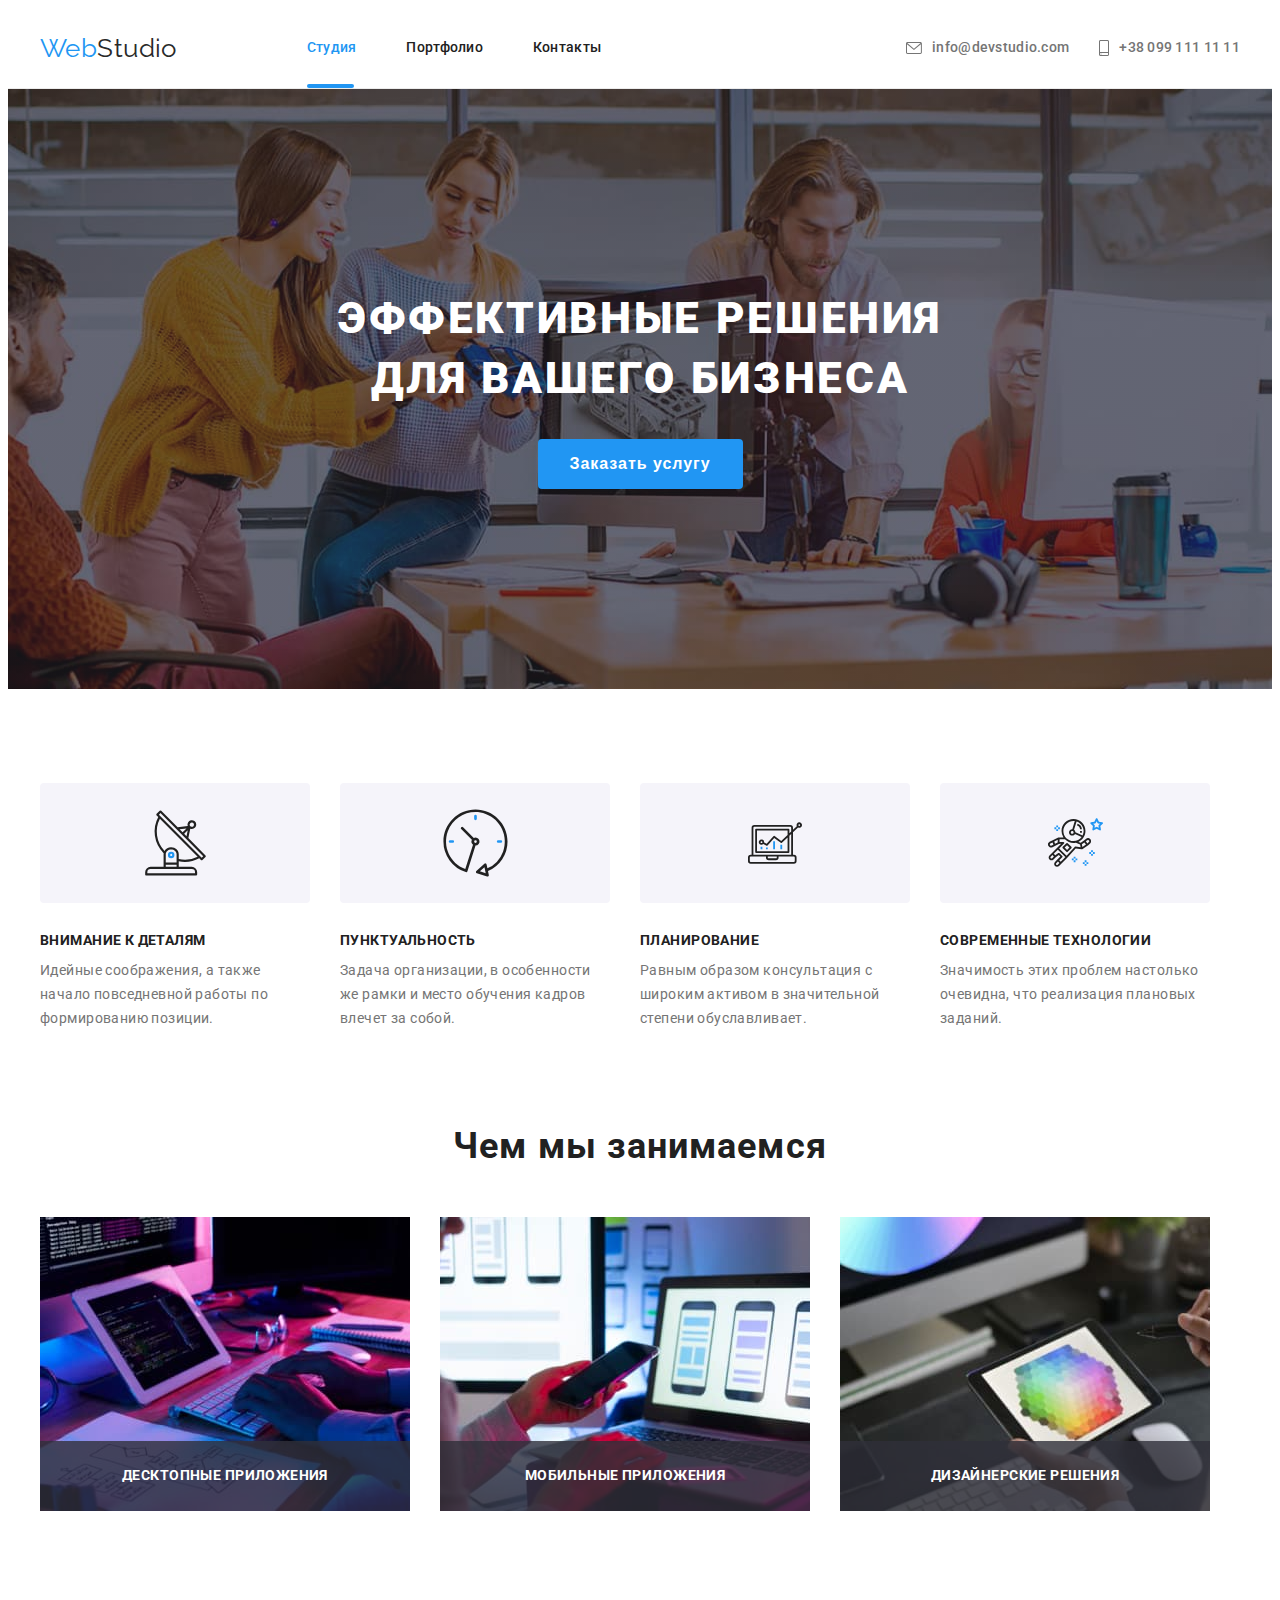
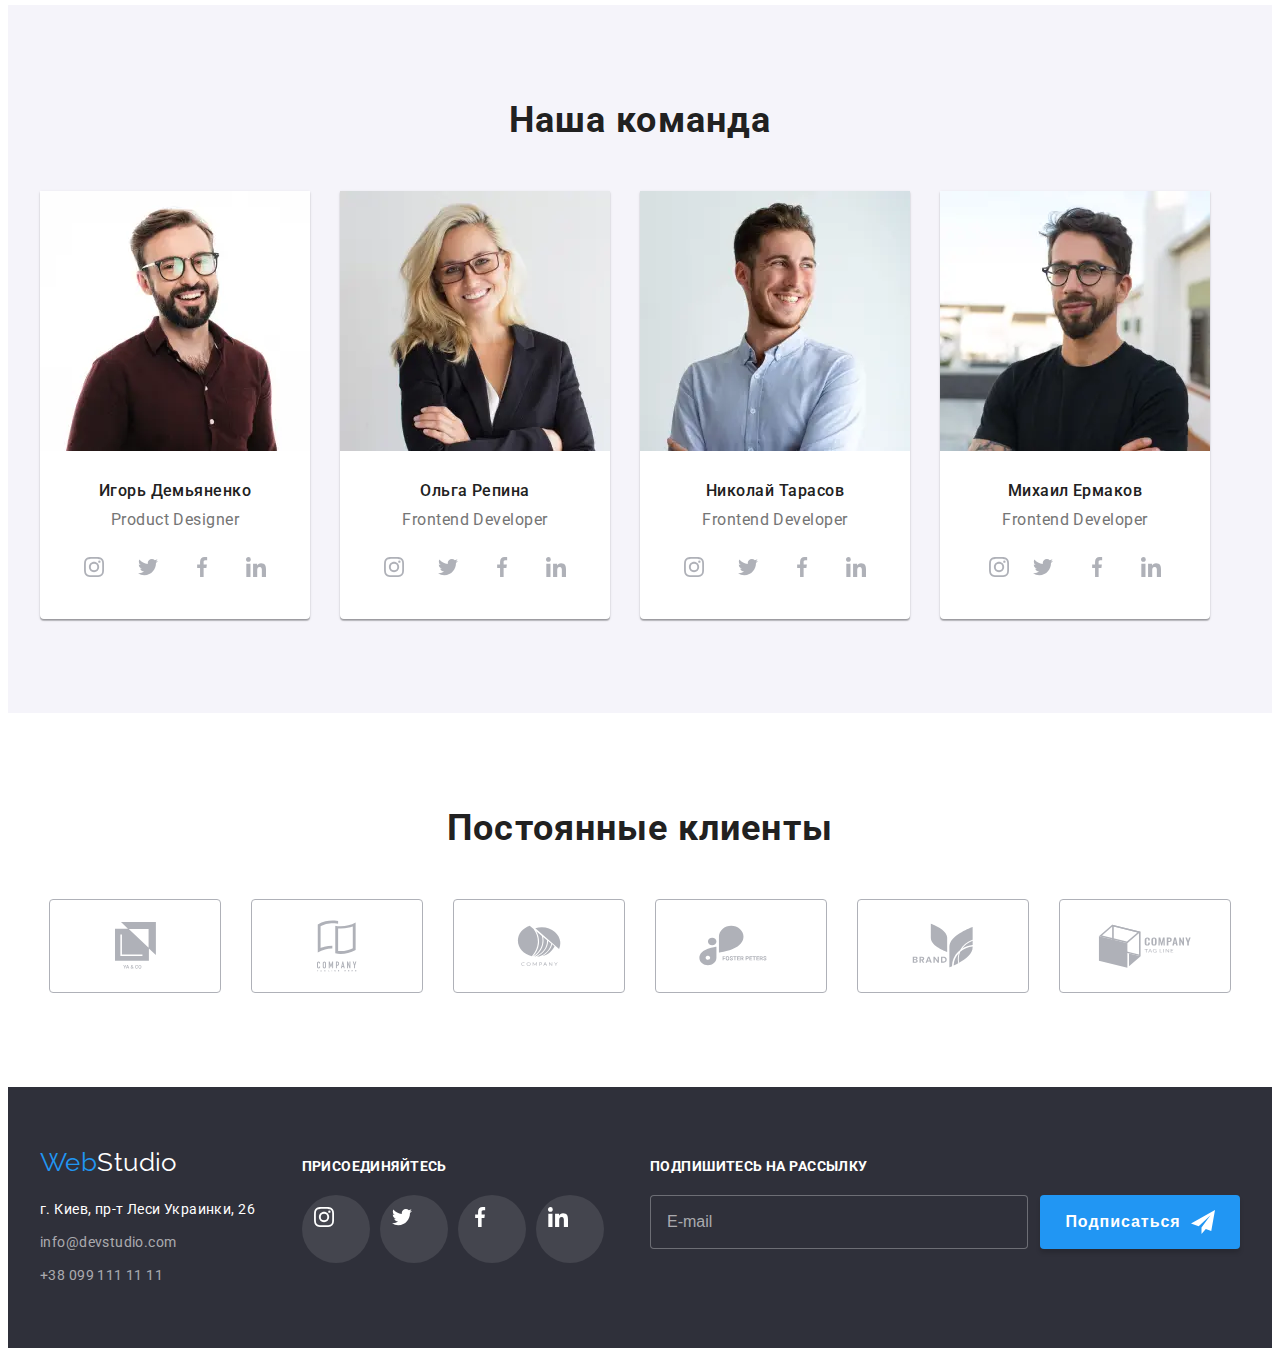
==== commit 31158422: "26/07/22" ====
--- a/index.html
+++ b/index.html
@@ -438,7 +438,6 @@
                     ./images/staf-pictures/marketing450@2x.webp 900w
                   "
                   type="image/webp"
-                  staf
                   sizes="(min-width: 1200px) 270px, (min-width: 768px) 354px, 100vw"
                 />
                 <img
@@ -529,7 +528,6 @@
                 <p class="team-container__position">Frontend Developer</p>
                 <ul class="social-networks list">
                   <li class="social-icons">
-                    staf
                     <a href="" class="social-networks__elipse">
                       <svg class="" width="20" height="20">
                         <use href="./images/symbol-defs.svg#icon-instagram"></use></svg
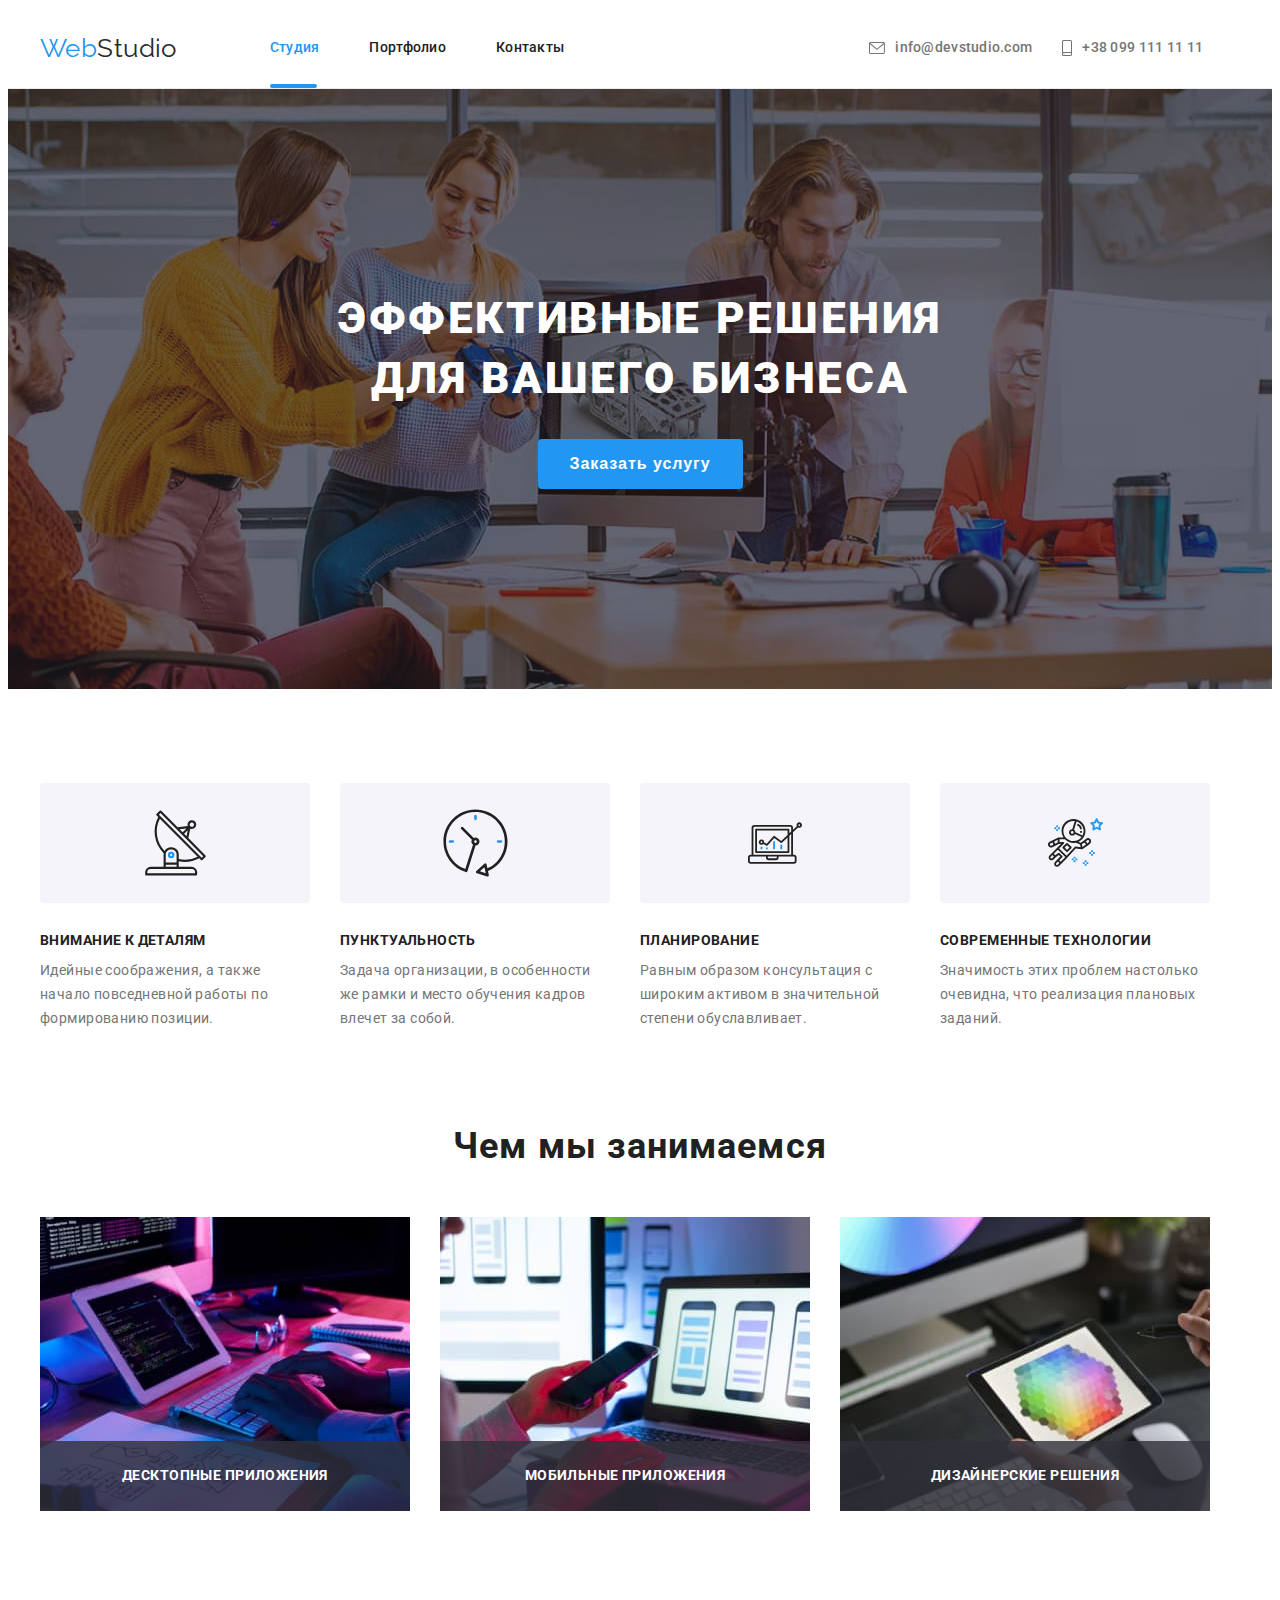
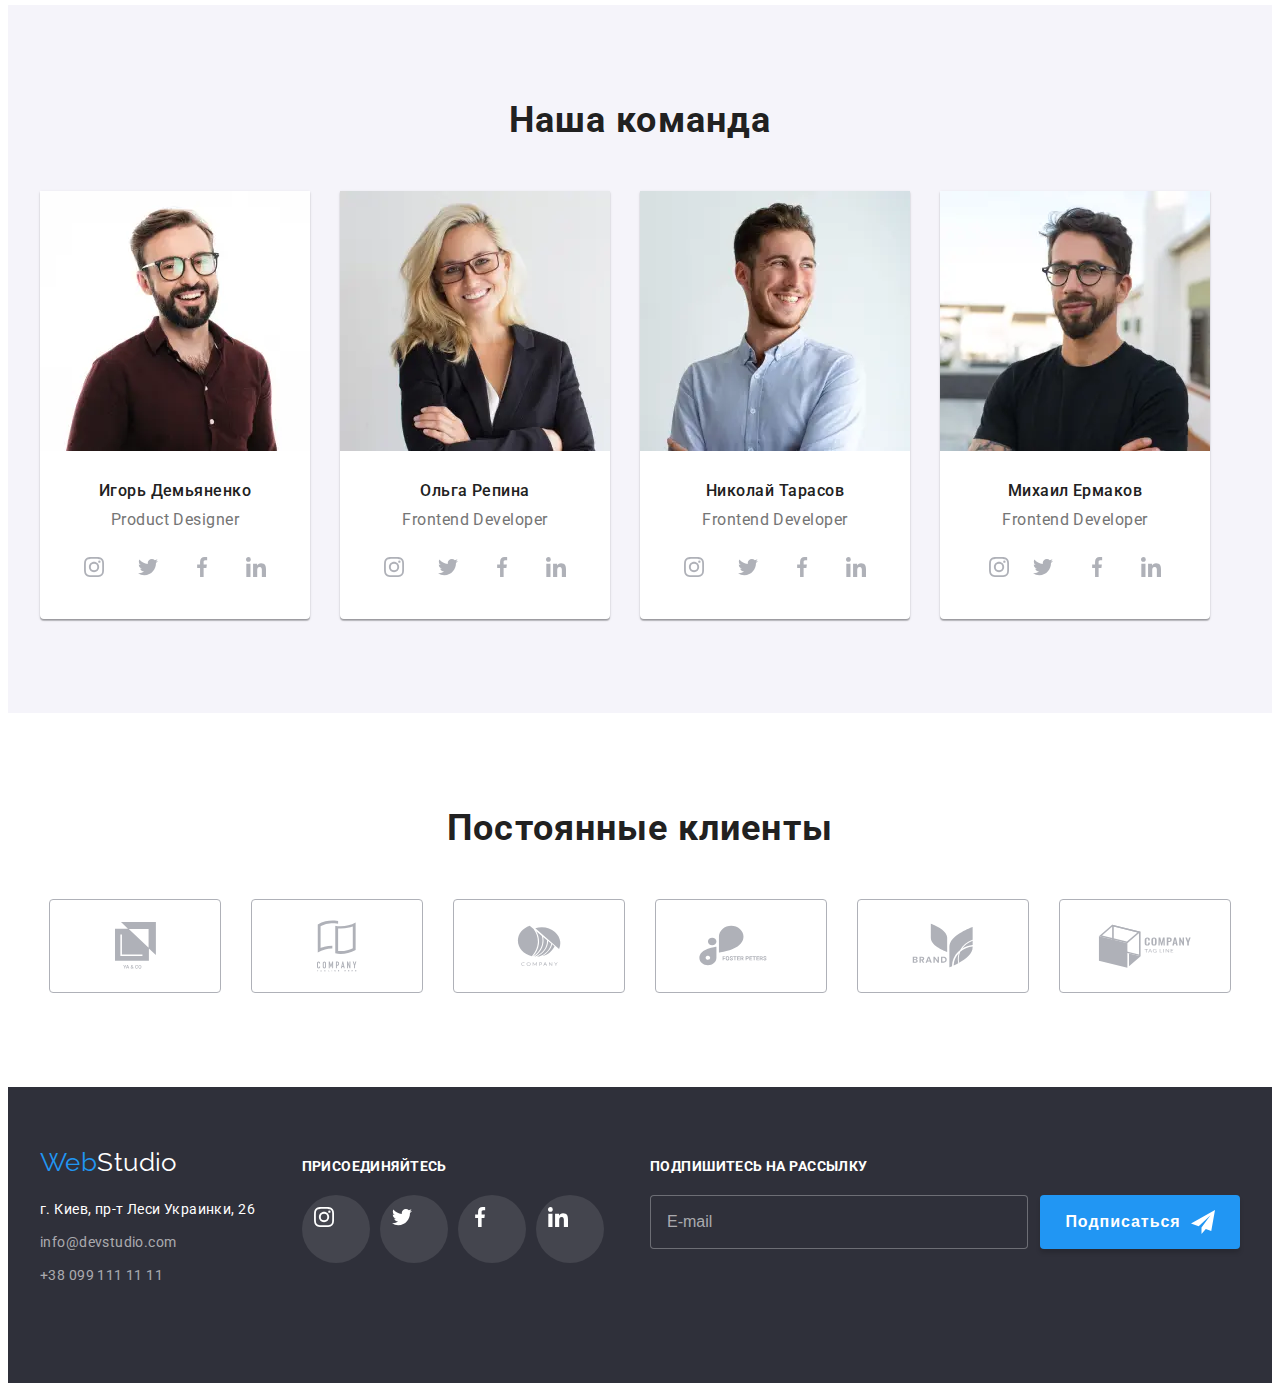
==== commit e23329ae: "28/07/22_3" ====
--- a/index.html
+++ b/index.html
@@ -67,19 +67,19 @@
 
           <ul class="header-contacts">
             <li class="header-contacts__item">
+              <a href="mailto:info@devstudio.com" class="header-contacts__link2 link">
+                <svg class="header-contacts__icon" width="16" height="12">
+                  <use href="./images/symbol-defs.svg#icon-envelope"></use>
+                </svg>
+                info@devstudio.com</a
+              >
+            </li>
+            <li class="header-contacts__item">
               <a href="tel:+380961111111" class="header-contacts__link1 link">
                 <svg class="header-contacts__icon" width="10" height="16">
                   <use href="./images/symbol-defs.svg#icon-smartphone"></use>
                 </svg>
                 +38 099 111 11 11</a
-              >
-            </li>
-            <li class="header-contacts__item">
-              <a href="mailto:info@devstudio.com" class="header-contacts__link2 link">
-                <svg class="header-contacts__icon" width="16" height="12">
-                  <use href="./images/symbol-defs.svg#icon-envelope"></use>
-                </svg>
-                info@devstudio.com</a
               >
             </li>
           </ul>
--- a/css/main.min.css
+++ b/css/main.min.css
@@ -1 +1 @@
-.is-hidden{opacity:0;pointer-events:none;visibility:hidden}body{color:#757575;background-color:#fff;font-weight:400;font-family:Roboto,sans-serif;font-size:14px;letter-spacing:.03em}img{display:block;max-width:100%;height:auto}.section{padding-top:60px;padding-bottom:60px}@media screen and (min-width: 1200px){.section{padding-top:94px;padding-bottom:94px}}.button{cursor:pointer}.container{margin-left:auto;margin-right:auto;padding-left:15px;padding-right:15px}@media screen and (min-width: 480px){.container{width:480px}}@media screen and (min-width: 768px){.container{width:768px}}@media screen and (min-width: 1200px){.container{width:1200px}}h1,h2,h3,h4,h5,h6,p{margin-top:0}.list{list-style:none;padding:0;margin-top:0;margin-bottom:0}.link{text-decoration:none}.hero-button{text-align:center}.hero-button__settings{border:none;padding:10px 32px;border-radius:4px;color:#fff;background-color:#2196f3;font-weight:700;font-size:16px;line-height:1.88;text-align:center;letter-spacing:.06em;-webkit-transition:color 250ms cubic-bezier(0.4, 0, 0.2, 1);transition:color 250ms cubic-bezier(0.4, 0, 0.2, 1)}.hero-button__settings:hover,.hero-button__settings:focus{color:#2f303a}.backdrop{position:fixed;z-index:1;overflow-y:scroll;top:0;left:0;width:100%;height:100%;background-color:rgba(47,48,58,.8);-webkit-transition:opacity 500ms cubic-bezier(0.4, 0, 0.2, 1),visibility 400ms cubic-bezier(0.4, 0, 0.2, 1);transition:opacity 500ms cubic-bezier(0.4, 0, 0.2, 1),visibility 400ms cubic-bezier(0.4, 0, 0.2, 1)}.is-hidden{opacity:0;pointer-events:none;visibility:hidden}.modal{position:absolute;height:609px;width:450px;top:50%;left:50%;padding:40px;margin:0 auto;background-color:#fff;-webkit-box-shadow:0px 1px 3px rgba(0,0,0,.12),0px 1px 1px rgba(0,0,0,.14),0px 2px 1px rgba(0,0,0,.2);box-shadow:0px 1px 3px rgba(0,0,0,.12),0px 1px 1px rgba(0,0,0,.14),0px 2px 1px rgba(0,0,0,.2);border-radius:4px;-webkit-transform:translate(-50%, -50%);transform:translate(-50%, -50%)}@media screen and (min-width: 1200px){.modal{height:581px;width:528px}}.modal__title{margin-bottom:12px;font-weight:700;font-size:20px;line-height:1.15;text-align:center;letter-spacing:.03em;color:#212121}.modal__icon-cross{display:-webkit-box;display:-ms-flexbox;display:flex;position:absolute;right:8px;top:8px;-webkit-box-align:center;-ms-flex-align:center;align-items:center;-webkit-box-pack:center;-ms-flex-pack:center;justify-content:center;width:30px;height:30px;border-radius:50%;fill:#000;background-color:#fff;border:1px solid rgba(0,0,0,.1);-webkit-transition:fill 250ms cubic-bezier(0.4, 0, 0.2, 1);transition:fill 250ms cubic-bezier(0.4, 0, 0.2, 1)}.modal__icon-cross:hover,.modal__icon-cross:focus{fill:#2196f3}.backdrop{position:fixed;top:0;left:0;width:100%;height:100%;background-color:rgba(47,48,58,.8);-webkit-transition:opacity 500ms cubic-bezier(0.4, 0, 0.2, 1),visibility 400ms cubic-bezier(0.4, 0, 0.2, 1);transition:opacity 500ms cubic-bezier(0.4, 0, 0.2, 1),visibility 400ms cubic-bezier(0.4, 0, 0.2, 1)}.is-hidden{opacity:0;pointer-events:none;visibility:hidden}.button-mobmenu{display:-webkit-inline-box;display:-ms-inline-flexbox;display:inline-flex;z-index:2;margin:0;padding:0;border:none;background-color:rgba(0,0,0,0)}@media screen and (min-width: 768px){.button-mobmenu{display:none}}.button-mobmenu .icon-close-mobmenu{display:none}.button-mobmenu.is-open .icon-close-mobmenu{display:block}.button-mobmenu.is-open:hover .icon-close-mobmenu,.button-mobmenu.is-open:focus .icon-close-mobmenu{fill:#2196f3}.button-mobmenu.is-open .icon-burger-mobmenu{display:none}.button-mobmenu:focus .icon-burger-mobmenu{fill:#2196f3}.container--header{position:relative;display:-webkit-box;display:-ms-flexbox;display:flex;-webkit-box-align:center;-ms-flex-align:center;align-items:center;min-height:60px}@media screen and (min-width: 768px){.container--header{min-height:80px}}.header-border{border-bottom:1px solid #ececec}.header__logo1{display:-webkit-box;display:-ms-flexbox;display:flex;margin-right:auto;font-family:Raleway,sans-serif;color:#2196f3;text-decoration:none;font-size:24px;line-height:1.17}@media screen and (min-width: 1200px){.header__logo1{font-size:26px;line-height:1.19}}.header__logo2{color:#292929}@media screen and (max-width: 767.9px){.header-dropmenu{display:none;position:absolute;top:0;left:0;width:100%;height:796px;padding:48px 40px;background-color:#fff;-webkit-box-shadow:0px 4px 8px rgba(0,0,0,.04),0px 2px 4px rgba(0,0,0,.08),0px 1px 3px rgba(0,0,0,.16);box-shadow:0px 4px 8px rgba(0,0,0,.04),0px 2px 4px rgba(0,0,0,.08),0px 1px 3px rgba(0,0,0,.16)}.header-dropmenu.is-open{display:-webkit-box;display:-ms-flexbox;display:flex;-webkit-box-orient:vertical;-webkit-box-direction:normal;-ms-flex-direction:column;flex-direction:column;position:fixed;z-index:1}}@media screen and (min-width: 768px){.header-dropmenu{display:-webkit-box;display:-ms-flexbox;display:flex}}.navigation{margin-bottom:auto}.site-nav{list-style:none;padding:0;margin:0}@media screen and (min-width: 768px){.site-nav{display:-webkit-box;display:-ms-flexbox;display:flex;margin-bottom:0;margin-right:84px;-webkit-box-align:center;-ms-flex-align:center;align-items:center}}@media screen and (min-width: 1200px){.site-nav{margin-right:0}}.site-nav__item{padding:0;margin-left:0;margin-bottom:32px;list-style:none;font-size:40px;line-height:1.18;letter-spacing:.02em}@media screen and (min-width: 768px){.site-nav__item{margin-bottom:0;margin-right:50px;padding-top:32px;padding-bottom:32px;font-weight:500;font-size:14px;line-height:1.14;letter-spacing:.02em;color:#212121;position:relative}}.site-nav__item:last-child{margin-right:0}.site-nav .link{text-decoration:none;-webkit-box-align:center;-ms-flex-align:center;align-items:center;color:#212121;font-weight:500;line-height:1.14;letter-spacing:.02em;-webkit-transition:color 250ms cubic-bezier(0.4, 0, 0.2, 1);transition:color 250ms cubic-bezier(0.4, 0, 0.2, 1);padding-top:32px;padding-bottom:32px}.site-nav .link:hover,.site-nav .link:focus{color:#2196f3}.site-nav__titlehighlightning{color:#2196f3}@media screen and (min-width: 768px){.site-nav__highlightning-line::after{content:"";position:absolute;width:47px;height:4px;bottom:0;left:0;background-color:#2196f3;border-radius:2px}}.header-contacts{list-style:none;padding:0;margin-top:0;margin-bottom:0}@media screen and (min-width: 768px){.header-contacts{display:-webkit-box;display:-ms-flexbox;display:flex;-webkit-box-orient:vertical;-webkit-box-direction:reverse;-ms-flex-direction:column-reverse;flex-direction:column-reverse;-webkit-box-pack:center;-ms-flex-pack:center;justify-content:center}}@media screen and (min-width: 1200px){.header-contacts{-webkit-box-orient:horizontal;-webkit-box-direction:reverse;-ms-flex-direction:row-reverse;flex-direction:row-reverse;-ms-flex-item-align:center;align-self:center;margin-left:305px}}.header-contacts__item{margin-bottom:32px}@media screen and (min-width: 768px){.header-contacts__item{margin-bottom:0}}.header-contacts__item:last-child{margin-bottom:64px}@media screen and (min-width: 768px){.header-contacts__item:last-child{margin-bottom:10px}}@media screen and (min-width: 1200px){.header-contacts__item:last-child{margin-bottom:0px;margin-right:30px}}.header-contacts__link1{font-weight:500;font-size:34px;line-height:1.18;letter-spacing:.02em;color:#2196f3}@media screen and (min-width: 768px){.header-contacts__link1{display:-webkit-box;display:-ms-flexbox;display:flex;-webkit-box-align:center;-ms-flex-align:center;align-items:center;color:#757575;font-size:12px;line-height:1.17}}@media screen and (min-width: 1200px){.header-contacts__link1{font-size:14px;line-height:1.14;letter-spacing:.02em;padding-top:32px;padding-bottom:32px}}.header-contacts__link2{font-weight:500;font-size:24px;line-height:1.17;letter-spacing:.02em;color:#757575;-webkit-transition:color 250ms cubic-bezier(0.4, 0, 0.2, 1);transition:color 250ms cubic-bezier(0.4, 0, 0.2, 1)}@media screen and (min-width: 768px){.header-contacts__link2{font-size:12px;display:-webkit-box;display:-ms-flexbox;display:flex;-webkit-box-align:center;-ms-flex-align:center;align-items:center}}@media screen and (min-width: 1200px){.header-contacts__link2{font-size:14px;line-height:1.14;letter-spacing:.02em;padding-top:32px;padding-bottom:32px}}.header-contacts__link1:hover,.header-contacts__link1:focus{color:#2196f3}.header-contacts__link2:hover,.header-contacts__link2:focus{color:#2196f3}.header-contacts__social{display:-webkit-box;display:-ms-flexbox;display:flex;list-style:none;padding-left:0}@media screen and (min-width: 768px){.header-contacts__social{display:none}}.header-contacts__social-item{padding-right:10px;margin-right:10px;border-right:1px solid rgba(33,33,33,.2)}.header-contacts__social-item:last-child{padding-right:0px;margin-right:0px;border-right:none}.header-contacts__socialnet{text-decoration:none;font-weight:500;font-size:18px;line-height:1.22;letter-spacing:.02em;color:#2196f3}.header-contacts__icon{display:none}@media screen and (min-width: 768px){.header-contacts__icon{display:inline-block;margin-right:8px;fill:currentcolor}}@media screen and (min-width: 1200px){.header-contacts__icon{margin-right:10px}}.hero{padding:118px 0;background-color:#2f303a;margin-left:auto;margin-right:auto;max-width:1600px;background-image:-webkit-gradient(linear, left top, right top, from(rgba(47, 48, 58, 0.4)), to(rgba(47, 48, 58, 0.4))),url("../images/hero-backdround-images/hero480.jpg");background-image:linear-gradient(to right, rgba(47, 48, 58, 0.4), rgba(47, 48, 58, 0.4)),url("../images/hero-backdround-images/hero480.jpg");background-repeat:no-repeat;background-position:center;background-size:cover}@media screen and (min-width: 1200px){.hero{padding:200px 0}}@media(min-device-pixel-ratio: 2),(-webkit-min-device-pixel-ratio: 2),(min-resolution: 192dpi),(min-resolution: 2dppx){.hero{background-image:-webkit-gradient(linear, left top, right top, from(rgba(47, 48, 58, 0.4)), to(rgba(47, 48, 58, 0.4))),url("../images/hero-backdround-images/hero480@2x.jpg ");background-image:linear-gradient(to right, rgba(47, 48, 58, 0.4), rgba(47, 48, 58, 0.4)),url("../images/hero-backdround-images/hero480@2x.jpg ")}}@media screen and (min-width: 481px){.hero{background-image:-webkit-gradient(linear, left top, right top, from(rgba(47, 48, 58, 0.4)), to(rgba(47, 48, 58, 0.4))),url("../images/hero-backdround-images/hero768.jpg");background-image:linear-gradient(to right, rgba(47, 48, 58, 0.4), rgba(47, 48, 58, 0.4)),url("../images/hero-backdround-images/hero768.jpg")}}@media screen and (min-width: 481px)and (min-device-pixel-ratio: 2),screen and (min-width: 481px)and (-webkit-min-device-pixel-ratio: 2),screen and (min-width: 481px)and (min-resolution: 192dpi),screen and (min-width: 481px)and (min-resolution: 2dppx){.hero{background-image:-webkit-gradient(linear, left top, right top, from(rgba(47, 48, 58, 0.4)), to(rgba(47, 48, 58, 0.4))),url("../images/hero-backdround-images/hero768@2x.jpg ");background-image:linear-gradient(to right, rgba(47, 48, 58, 0.4), rgba(47, 48, 58, 0.4)),url("../images/hero-backdround-images/hero768@2x.jpg ")}}@media screen and (min-width: 769px){.hero{background-image:-webkit-gradient(linear, left top, right top, from(rgba(47, 48, 58, 0.4)), to(rgba(47, 48, 58, 0.4))),url("../images/hero-backdround-images/hero1200.jpg");background-image:linear-gradient(to right, rgba(47, 48, 58, 0.4), rgba(47, 48, 58, 0.4)),url("../images/hero-backdround-images/hero1200.jpg")}}@media screen and (min-width: 769px)and (min-device-pixel-ratio: 2),screen and (min-width: 769px)and (-webkit-min-device-pixel-ratio: 2),screen and (min-width: 769px)and (min-resolution: 192dpi),screen and (min-width: 769px)and (min-resolution: 2dppx){.hero{background-image:-webkit-gradient(linear, left top, right top, from(rgba(47, 48, 58, 0.4)), to(rgba(47, 48, 58, 0.4))),url("../images/hero-backdround-images/hero1200@2x.jpg ");background-image:linear-gradient(to right, rgba(47, 48, 58, 0.4), rgba(47, 48, 58, 0.4)),url("../images/hero-backdround-images/hero1200@2x.jpg ")}}.hero__title{width:360px;margin-left:auto;margin-right:auto;margin-bottom:30px;text-align:center;font-weight:900;font-size:26px;line-height:1.62;letter-spacing:.06em;text-transform:uppercase;color:#fff}@media screen and (min-width: 1200px){.hero__title{width:696px;font-size:44px;line-height:1.36}}.modal-labeltext{display:block;margin-bottom:4px;font-size:12px;line-height:1.17;letter-spacing:.01em}.modal-input{position:relative;margin-bottom:10px}.modal-input__field{width:100%;height:40px;padding-left:42px;padding-top:12px;padding-bottom:12px;border:1px solid rgba(33,33,33,.2);border-radius:4px;outline:rgba(0,0,0,0)}.modal-input:focus-within .modal-input__field{border-color:#2196f3}.modal-input__icon{position:absolute;top:50%;left:15px;fill:#000;-webkit-transform:translateY(-50%);transform:translateY(-50%)}.modal-input:focus-within .modal-input__icon{fill:#2196f3}.modal-textarea{margin-bottom:20px}.modal-textarea-field{width:100%;height:120px;padding:12px 16px;border:1px solid rgba(33,33,33,.2);border-radius:4px;resize:none;outline:rgba(0,0,0,0)}.modal-textarea-field::-webkit-input-placeholder{font-size:12px;line-height:1.17;letter-spacing:.01em;color:rgba(117,117,117,.5)}.modal-textarea-field::-moz-placeholder{font-size:12px;line-height:1.17;letter-spacing:.01em;color:rgba(117,117,117,.5)}.modal-textarea-field:-ms-input-placeholder{font-size:12px;line-height:1.17;letter-spacing:.01em;color:rgba(117,117,117,.5)}.modal-textarea-field::-ms-input-placeholder{font-size:12px;line-height:1.17;letter-spacing:.01em;color:rgba(117,117,117,.5)}.modal-textarea-field::placeholder{font-size:12px;line-height:1.17;letter-spacing:.01em;color:rgba(117,117,117,.5)}.modal-textarea:focus-within .modal-textarea-field{border-color:#2196f3}.modal-agreement-section{display:-webkit-box;display:-ms-flexbox;display:flex;-webkit-box-pack:center;-ms-flex-pack:center;justify-content:center;-webkit-box-align:center;-ms-flex-align:center;align-items:center;line-height:1.71;margin-bottom:30px;font-size:12px;line-height:1.17;letter-spacing:.03em}@media screen and (min-width: 1200px){.modal-agreement-section{font-size:14px;line-height:1.71}}.modal-checkbox-field{position:absolute;width:1px;height:1px;margin:-1px;border:0;padding:0;white-space:nowrap;-webkit-clip-path:inset(100%);clip-path:inset(100%);clip:rect(0 0 0 0);overflow:hidden}.modal-checkbox-field__icon{display:inline-block;width:16px;height:15px;border:2px solid #212121;border-radius:4px;margin-right:7px;-webkit-transition:border-color 150ms cubic-bezier(0.4, 0, 0.2, 1),background-color 250ms cubic-bezier(0.4, 0, 0.2, 1),background-image 250ms cubic-bezier(0.4, 0, 0.2, 1);transition:border-color 150ms cubic-bezier(0.4, 0, 0.2, 1),background-color 250ms cubic-bezier(0.4, 0, 0.2, 1),background-image 250ms cubic-bezier(0.4, 0, 0.2, 1)}.modal-checkbox-field__colortext{color:#2196f3}.modal-checkbox-field:checked+.modal-checkbox-field__icon{background-color:#2196f3;background-image:url("../images/icon-modal-checked.svg");background-size:contain;background-origin:border-box;border-color:#2196f3}.modal-submit{display:-webkit-box;display:-ms-flexbox;display:flex;-webkit-box-pack:center;-ms-flex-pack:center;justify-content:center}.modal-submit__button{min-width:200px;height:50px;font-weight:700;font-size:16px;line-height:1.88;letter-spacing:.06em;color:#fff;background-color:#2196f3;-webkit-box-shadow:0px 4px 4px rgba(0,0,0,.15);box-shadow:0px 4px 4px rgba(0,0,0,.15);border-radius:4px;border:rgba(0,0,0,0);cursor:pointer;-webkit-transition:background-color 250ms cubic-bezier(0.4, 0, 0.2, 1);transition:background-color 250ms cubic-bezier(0.4, 0, 0.2, 1)}.modal-submit__button:hover,.modal-submit__button:focus{background-color:#188ce8}.visually-hidden{position:absolute;width:1px;height:1px;margin:-1px;border:0;padding:0;white-space:nowrap;-webkit-clip-path:inset(100%);clip-path:inset(100%);clip:rect(0 0 0 0);overflow:hidden}.advantage{padding-left:0;padding-right:0}@media screen and (min-width: 768px){.advantage{display:-webkit-box;display:-ms-flexbox;display:flex;-ms-flex-wrap:wrap;flex-wrap:wrap;gap:30px}}@media screen and (min-width: 1200px){.advantage{display:-webkit-box;display:-ms-flexbox;display:flex;-webkit-box-align:center;-ms-flex-align:center;align-items:center}}@media screen and (min-width: 768px){.advantage__item{width:354px}}@media screen and (min-width: 1200px){.advantage__item{width:270px;margin-right:0}}@media screen and (max-width: 767px){.advantage__item:not(:last-child){margin-bottom:30px}}.advantage__icons{display:-webkit-box;display:-ms-flexbox;display:flex;-webkit-box-align:center;-ms-flex-align:center;align-items:center;-webkit-box-pack:center;-ms-flex-pack:center;justify-content:center;height:120px;background-color:#f5f4fa;margin-bottom:30px;border-radius:4px}.advantage__title{text-align:center;margin-bottom:10px;font-size:14px;line-height:1.14;text-transform:uppercase;color:#212121}@media screen and (min-width: 768px){.advantage__title{text-align:left}}.advantage__text{margin-bottom:0;color:#757575;line-height:1.71}@media screen and (max-width: 1199px){.our-work-hidden{display:none}}@media screen and (min-width: 1200px){.section--padding-reset{padding-top:0}.our-work-title{margin-bottom:0;padding-top:0;margin-bottom:50px;color:#212121;font-weight:700;font-size:36px;line-height:1.17;text-align:center;letter-spacing:.03em}.our-work-container{display:-webkit-box;display:-ms-flexbox;display:flex;-webkit-box-align:center;-ms-flex-align:center;align-items:center;padding-left:0;padding-right:0}.our-work-container__item{display:-webkit-box;display:-ms-flexbox;display:flex}.our-work-container__item:not(:last-child){margin-right:30px}.our-work-container__thumb{position:relative;z-index:-1}.our-work-container__label{position:absolute;display:-webkit-box;display:-ms-flexbox;display:flex;-webkit-box-align:center;-ms-flex-align:center;align-items:center;-webkit-box-pack:center;-ms-flex-pack:center;justify-content:center;bottom:0px;width:100%;padding-top:27px;padding-bottom:27px;background-color:rgba(47,48,58,.8)}.our-work-container__label-text{margin-bottom:0;font-weight:700;line-height:1.14;text-transform:uppercase;color:#fff}}.section--team-bgcolor{background-color:#f5f4fa}.team-title{margin-bottom:0;padding-top:0;margin-bottom:30px;color:#212121;font-weight:700;font-size:28px;line-height:1.17;text-align:center;letter-spacing:.03em}@media screen and (min-width: 1200px){.team-title{margin-bottom:50px;font-size:36px}}.team-container{display:block;-webkit-box-sizing:border-box;box-sizing:border-box;padding:0;margin:0}@media screen and (min-width: 768px){.team-container{display:-webkit-box;display:-ms-flexbox;display:flex;-ms-flex-wrap:wrap;flex-wrap:wrap;gap:30px}}@media screen and (min-width: 1200px){.team-container{-webkit-box-sizing:border-box;box-sizing:border-box;padding-top:0;padding-left:0;padding-right:0}}.team-container__item{background-color:#fff;-webkit-box-shadow:0px 1px 3px rgba(0,0,0,.12),0px 1px 1px rgba(0,0,0,.14),0px 2px 1px rgba(0,0,0,.2);box-shadow:0px 1px 3px rgba(0,0,0,.12),0px 1px 1px rgba(0,0,0,.14),0px 2px 1px rgba(0,0,0,.2);border-radius:0px 0px 4px 4px}@media screen and (min-width: 768px){.team-container__item{width:354px}}@media screen and (min-width: 1200px){.team-container__item{width:270px}}@media screen and (max-width: 767px){.team-container__item:not(:last-child){margin-bottom:30px}}.team-container__thumb{padding:30px 0 24px 0}@media screen and (min-width: 1200px){.team-container__thumb{padding:30px 0}}.team-container__employee{margin-bottom:10px;text-align:center;color:#212121;font-weight:500;font-size:16px;line-height:1.19;letter-spacing:.03em}.team-container__position{text-align:center;margin-bottom:16px;font-size:16px;line-height:1.19;letter-spacing:.03em}.social-networks{display:-webkit-box;display:-ms-flexbox;display:flex;-webkit-box-pack:center;-ms-flex-pack:center;justify-content:center}.social-networks__icon:not(:last-child){margin-right:10px}.social-networks__elipse{display:-webkit-box;display:-ms-flexbox;display:flex;border:none;-webkit-box-align:center;-ms-flex-align:center;align-items:center;-webkit-box-pack:center;-ms-flex-pack:center;justify-content:center;width:44px;height:44px;border-radius:50%;fill:#afb1b8;background-color:#fff;-webkit-transition:fill 250ms cubic-bezier(0.4, 0, 0.2, 1),background-color 250ms cubic-bezier(0.4, 0, 0.2, 1);transition:fill 250ms cubic-bezier(0.4, 0, 0.2, 1),background-color 250ms cubic-bezier(0.4, 0, 0.2, 1)}.social-networks__elipse:hover,.social-networks__elipse:focus{fill:#fff;background-color:#2196f3}.our-clients-title{padding-top:0;margin-bottom:30px;color:#212121;font-weight:700;font-size:28px;line-height:1.17;text-align:center;letter-spacing:.03em}@media screen and (min-width: 1200px){.our-clients-title{margin-bottom:0;margin-bottom:50px;font-size:36px}}.our-clients{display:-webkit-box;display:-ms-flexbox;display:flex;-webkit-box-pack:center;-ms-flex-pack:center;justify-content:center;-ms-flex-wrap:wrap;flex-wrap:wrap;gap:30px}.our-clients__blocks{display:-webkit-box;display:-ms-flexbox;display:flex;-webkit-box-align:center;-ms-flex-align:center;align-items:center;-webkit-box-pack:center;-ms-flex-pack:center;justify-content:center;width:210px;height:92px;border:1px solid #afb1b8;border-radius:4px;-webkit-transition:border 250ms cubic-bezier(0.4, 0, 0.2, 1);transition:border 250ms cubic-bezier(0.4, 0, 0.2, 1)}@media screen and (min-width: 768px){.our-clients__blocks{width:226px}}@media screen and (min-width: 1200px){.our-clients__blocks{width:170px}}.our-clients__blocks:hover,.our-clients__blocks:focus{border:1px solid #2196f3}.our-clients__icon{fill:#afb1b8;-webkit-transition:fill 250ms cubic-bezier(0.4, 0, 0.2, 1);transition:fill 250ms cubic-bezier(0.4, 0, 0.2, 1)}.our-clients__blocks:hover .our-clients__icon,.our-clients__blocks:focus .our-clients__icon{fill:#2196f3}.footer{padding:60px 0;background-color:#2f303a}.container--footer{display:block;-webkit-box-align:center;-ms-flex-align:center;align-items:center}@media screen and (min-width: 768px){.container--footer{display:-webkit-box;display:-ms-flexbox;display:flex;-ms-flex-wrap:wrap;flex-wrap:wrap;-ms-flex-pack:distribute;justify-content:space-around;-webkit-box-align:baseline;-ms-flex-align:baseline;align-items:baseline}}@media screen and (min-width: 1200px){.container--footer{-ms-flex-wrap:nowrap;flex-wrap:nowrap;-webkit-box-pack:justify;-ms-flex-pack:justify;justify-content:space-between}}.footer-box-container{margin-bottom:60px;padding-bottom:0;color:#2196f3;text-decoration:none;line-height:1.17;text-align:center}@media screen and (min-width: 1200px){.footer-box-container{text-align:start;margin-bottom:0}}.footer-logo{display:block;margin-bottom:20px;font-family:Raleway,sans-serif;color:#2196f3;text-decoration:none;font-size:24px;line-height:1.17}@media screen and (min-width: 1200px){.footer-logo{font-size:26px;line-height:1.19}}.footer-logo-color{color:#fff}.footer-contacts{text-align:center}@media screen and (min-width: 1200px){.footer-contacts{text-align:start}}.footer-contacts__item{padding-left:0;margin-bottom:8px}@media screen and (min-width: 1200px){.footer-contacts__item{margin-bottom:9px}}.footer-contacts__adress{color:#fff;font-style:normal;font-size:14px;line-height:1.71;letter-spacing:.03em;text-decoration:none}.footer-contacts__mail-tel{color:rgba(255,255,255,.6);font-style:normal;font-size:14px;line-height:1.71;letter-spacing:.03em;text-decoration:none;-webkit-transition:color 250ms cubic-bezier(0.4, 0, 0.2, 1);transition:color 250ms cubic-bezier(0.4, 0, 0.2, 1)}.footer-contacts__mail-tel:hover,.footer-contacts__mail-tel:focus{color:#2196f3}.footer-joinus{text-align:center}@media screen and (min-width: 1200px){.footer-joinus{text-align:start}}.footer-joinus__title{margin-bottom:20px;font-size:14px;line-height:1.14;text-transform:uppercase;color:#fff}.footer-social-network{display:-webkit-box;display:-ms-flexbox;display:flex;-webkit-box-pack:center;-ms-flex-pack:center;justify-content:center;margin-bottom:60px}@media screen and (min-width: 1200px){.footer-social-network{margin-bottom:0}}.footer-social-network__icons:not(:last-child){margin-right:10px}.footer-social-network__elipse{display:block;border:none;-webkit-box-align:center;-ms-flex-align:center;align-items:center;padding:12px;width:44px;height:44px;border-radius:50%;fill:#fff;background-color:rgba(255,255,255,.1);-webkit-transition:background-color 250ms cubic-bezier(0.4, 0, 0.2, 1);transition:background-color 250ms cubic-bezier(0.4, 0, 0.2, 1)}.footer-social-network__elipse:hover,.footer-social-network__elipse:focus{background-color:#2196f3}.signup{text-align:center}@media screen and (min-width: 1200px){.signup{text-align:start}}.signup__title{margin-bottom:20px;font-weight:700;line-height:1.14;text-transform:uppercase;color:#fff}.footer-form{display:block}@media screen and (min-width: 1200px){.footer-form{display:-webkit-box;display:-ms-flexbox;display:flex}}.footer-form__input{display:-webkit-box;display:-ms-flexbox;display:flex;margin-bottom:20px;padding-left:16px;width:100%;height:50px;font-size:16px;line-height:1.25;-webkit-box-align:center;-ms-flex-align:center;align-items:center;color:#fff;background-color:#2f303a;border:1px solid rgba(255,255,255,.3);border-radius:4px}@media screen and (min-width: 768px){.footer-form__input{width:450px}}@media screen and (min-width: 1200px){.footer-form__input{width:358px;margin-bottom:0;margin-right:12px}}.footer-form__input::-webkit-input-placeholder{color:rgba(255,255,255,.6)}.footer-form__input::-moz-placeholder{color:rgba(255,255,255,.6)}.footer-form__input:-ms-input-placeholder{color:rgba(255,255,255,.6)}.footer-form__input::-ms-input-placeholder{color:rgba(255,255,255,.6)}.footer-form__input::placeholder{color:rgba(255,255,255,.6)}.footer-form__button{display:-webkit-inline-box;display:-ms-inline-flexbox;display:inline-flex;min-width:200px;cursor:pointer;-webkit-box-pack:center;-ms-flex-pack:center;justify-content:center;-webkit-box-align:center;-ms-flex-align:center;align-items:center;padding-top:10px;padding-bottom:10px;font-weight:700;font-size:16px;line-height:1.88px;letter-spacing:.06em;color:#fff;background-color:#2196f3;-webkit-box-shadow:0px 4px 4px rgba(0,0,0,.15);box-shadow:0px 4px 4px rgba(0,0,0,.15);border-radius:4px;border:none}.footer-form__button-icon{margin-left:10px}@media screen and (min-width: 768px){.site-nav__highlightning-line--portfolio::after{content:"";position:absolute;width:78px;height:4px;bottom:0;left:0;background-color:#2196f3;border-radius:2px}}.porfolio-menu{display:-webkit-box;display:-ms-flexbox;display:flex;padding-left:0;-ms-flex-wrap:wrap;flex-wrap:wrap;margin-bottom:40px;-webkit-box-pack:start;-ms-flex-pack:start;justify-content:start}@media screen and (min-width: 768px){.porfolio-menu{margin-bottom:30px;-webkit-box-pack:center;-ms-flex-pack:center;justify-content:center}}@media screen and (min-width: 768px){.porfolio-menu{margin-bottom:50px}}.porfolio-menu__item:not(:last-child){margin-right:8px}@media screen and (max-width: 767px){.porfolio-menu__item:nth-child(-n+3){margin-bottom:15px}}.portfolio-menu__button{cursor:pointer;padding:6px 22px;border-radius:4px;border:0 solid #f5f4fa;font-family:Roboto,sans-serif;color:#212121;background-color:#f5f4fa;font-weight:500;font-size:16px;line-height:1.62;letter-spacing:.03em;-webkit-transition:color 250ms cubic-bezier(0.4, 0, 0.2, 1),background-color 250ms cubic-bezier(0.4, 0, 0.2, 1),-webkit-box-shadow 250ms cubic-bezier(0.4, 0, 0.2, 1);transition:color 250ms cubic-bezier(0.4, 0, 0.2, 1),background-color 250ms cubic-bezier(0.4, 0, 0.2, 1),-webkit-box-shadow 250ms cubic-bezier(0.4, 0, 0.2, 1);transition:color 250ms cubic-bezier(0.4, 0, 0.2, 1),background-color 250ms cubic-bezier(0.4, 0, 0.2, 1),box-shadow 250ms cubic-bezier(0.4, 0, 0.2, 1);transition:color 250ms cubic-bezier(0.4, 0, 0.2, 1),background-color 250ms cubic-bezier(0.4, 0, 0.2, 1),box-shadow 250ms cubic-bezier(0.4, 0, 0.2, 1),-webkit-box-shadow 250ms cubic-bezier(0.4, 0, 0.2, 1)}.portfolio-menu__button:hover,.portfolio-menu__button:focus{color:#fff;background-color:#2196f3;-webkit-box-shadow:0px 3px 1px rgba(0,0,0,.1),0px 1px 2px rgba(0,0,0,.08),0px 2px 2px rgba(0,0,0,.12);box-shadow:0px 3px 1px rgba(0,0,0,.1),0px 1px 2px rgba(0,0,0,.08),0px 2px 2px rgba(0,0,0,.12)}.portfolio-menu__button--active{background-color:#2196f3;color:#fff}.portfolio{padding:0;margin:0}@media screen and (min-width: 768px){.portfolio{display:-webkit-box;display:-ms-flexbox;display:flex;-ms-flex-wrap:wrap;flex-wrap:wrap}}@media screen and (min-width: 768px)and (max-width: 1199.9px){.portfolio{gap:30px}}@media screen and (min-width: 1200px){.portfolio{margin-left:-30px;margin-top:-30px}}.portfolio__card{border:1px solid #eee;background:#fff;width:450px}@media screen and (min-width: 768px){.portfolio__card{width:354px}}@media screen and (min-width: 1200px){.portfolio__card{width:370px}}@media screen and (min-width: 1200px){.portfolio__card{margin-left:30px;margin-top:30px;-ms-flex-preferred-size:calc((100% - 90px)/3);flex-basis:calc((100% - 90px)/3)}}@media screen and (max-width: 767.9px){.portfolio__card:not(:last-child){margin-bottom:30px}}.portfolio__overlay-hide{position:relative;overflow:hidden}.portfolio__hover{display:block;-webkit-box-shadow:none;box-shadow:none;-webkit-transition:-webkit-box-shadow 250ms cubic-bezier(0.4, 0, 0.2, 1);transition:-webkit-box-shadow 250ms cubic-bezier(0.4, 0, 0.2, 1);transition:box-shadow 250ms cubic-bezier(0.4, 0, 0.2, 1);transition:box-shadow 250ms cubic-bezier(0.4, 0, 0.2, 1), -webkit-box-shadow 250ms cubic-bezier(0.4, 0, 0.2, 1)}.portfolio__hover:hover,.portfolio__hover:focus{-webkit-box-shadow:0px 1px 1px rgba(0,0,0,.12),0px 4px 4px rgba(0,0,0,.06),1px 4px 6px rgba(0,0,0,.16);box-shadow:0px 1px 1px rgba(0,0,0,.12),0px 4px 4px rgba(0,0,0,.06),1px 4px 6px rgba(0,0,0,.16)}.portfolio-overlay{position:absolute;width:100%;height:404px;top:0;left:0;-webkit-transform:translateY(100%);transform:translateY(100%);-webkit-transition:-webkit-transform 250ms cubic-bezier(0.4, 0, 0.2, 1);transition:-webkit-transform 250ms cubic-bezier(0.4, 0, 0.2, 1);transition:transform 250ms cubic-bezier(0.4, 0, 0.2, 1);transition:transform 250ms cubic-bezier(0.4, 0, 0.2, 1), -webkit-transform 250ms cubic-bezier(0.4, 0, 0.2, 1);background-color:rgba(33,150,243,.9)}.portfolio__hover:hover .portfolio-overlay{-webkit-transform:translateY(0);transform:translateY(0);opacity:1}.portfolio-overlay__text{display:block;padding-top:77px;padding-bottom:77px;padding-right:24px;padding-left:24px;font-size:18px;line-height:1.56;letter-spacing:.03em;color:#fff}@media screen and (min-width: 768px){.portfolio-overlay__text{padding-top:49px;padding-bottom:77px}}@media screen and (min-width: 1200px){.portfolio-overlay__text{padding-top:63px;padding-bottom:63px}}.portfolio-thumb{padding:20px 24px}.portfolio-thumb__title{margin-bottom:4px;color:#212121;font-weight:700;font-size:18px;line-height:2;letter-spacing:.06em}.portfolio-thumb__subtitle{color:#757575;margin:0;font-size:16px;line-height:1.88}/*# sourceMappingURL=main.min.css.map */+.is-hidden{opacity:0;pointer-events:none;visibility:hidden}body{color:#757575;background-color:#fff;font-weight:400;font-family:Roboto,sans-serif;font-size:14px;letter-spacing:.03em}img{display:block;max-width:100%;height:auto}.section{padding-top:60px;padding-bottom:60px}@media screen and (min-width: 1200px){.section{padding-top:94px;padding-bottom:94px}}.button{cursor:pointer}.container{margin-left:auto;margin-right:auto;padding-left:15px;padding-right:15px}@media screen and (min-width: 480px){.container{width:480px}}@media screen and (min-width: 768px){.container{width:768px}}@media screen and (min-width: 1200px){.container{width:1200px}}h1,h2,h3,h4,h5,h6,p{margin-top:0}.list{list-style:none;padding:0;margin-top:0;margin-bottom:0}.link{text-decoration:none}.hero-button{text-align:center}.hero-button__settings{border:none;padding:10px 32px;border-radius:4px;color:#fff;background-color:#2196f3;font-weight:700;font-size:16px;line-height:1.88;text-align:center;letter-spacing:.06em;-webkit-transition:color 250ms cubic-bezier(0.4, 0, 0.2, 1);transition:color 250ms cubic-bezier(0.4, 0, 0.2, 1);cursor:pointer}.hero-button__settings:hover,.hero-button__settings:focus{color:#2f303a}.backdrop{position:fixed;z-index:1;overflow-y:scroll;top:0;left:0;width:100%;height:100%;background-color:rgba(47,48,58,.8);-webkit-transition:opacity 500ms cubic-bezier(0.4, 0, 0.2, 1),visibility 400ms cubic-bezier(0.4, 0, 0.2, 1);transition:opacity 500ms cubic-bezier(0.4, 0, 0.2, 1),visibility 400ms cubic-bezier(0.4, 0, 0.2, 1)}.is-hidden{opacity:0;pointer-events:none;visibility:hidden}.modal{position:absolute;height:609px;width:95%;top:50%;left:50%;padding:40px 10px;margin:0 auto;background-color:#fff;-webkit-box-shadow:0px 1px 3px rgba(0,0,0,.12),0px 1px 1px rgba(0,0,0,.14),0px 2px 1px rgba(0,0,0,.2);box-shadow:0px 1px 3px rgba(0,0,0,.12),0px 1px 1px rgba(0,0,0,.14),0px 2px 1px rgba(0,0,0,.2);border-radius:4px;-webkit-transform:translate(-50%, -50%);transform:translate(-50%, -50%)}@media screen and (min-width: 480px){.modal{width:450px;padding:40px}}@media screen and (min-width: 1200px){.modal{height:581px;width:528px}}.modal__title{margin-bottom:12px;font-weight:700;font-size:20px;line-height:1.15;text-align:center;letter-spacing:.03em;color:#212121}.modal__icon-cross{display:-webkit-box;display:-ms-flexbox;display:flex;position:absolute;cursor:pointer;right:8px;top:8px;-webkit-box-align:center;-ms-flex-align:center;align-items:center;-webkit-box-pack:center;-ms-flex-pack:center;justify-content:center;width:30px;height:30px;border-radius:50%;fill:#000;background-color:#fff;border:1px solid rgba(0,0,0,.1);-webkit-transition:fill 250ms cubic-bezier(0.4, 0, 0.2, 1);transition:fill 250ms cubic-bezier(0.4, 0, 0.2, 1)}.modal__icon-cross:hover,.modal__icon-cross:focus{fill:#2196f3}.backdrop{position:fixed;top:0;left:0;width:100%;height:100%;background-color:rgba(47,48,58,.8);-webkit-transition:opacity 500ms cubic-bezier(0.4, 0, 0.2, 1),visibility 400ms cubic-bezier(0.4, 0, 0.2, 1);transition:opacity 500ms cubic-bezier(0.4, 0, 0.2, 1),visibility 400ms cubic-bezier(0.4, 0, 0.2, 1)}.is-hidden{opacity:0;pointer-events:none;visibility:hidden}.button-mobmenu{display:-webkit-inline-box;display:-ms-inline-flexbox;display:inline-flex;position:fixed;right:25px;z-index:2;margin:0;padding:0;border:none;background-color:rgba(0,0,0,0)}@media screen and (min-width: 768px){.button-mobmenu{display:none}}.button-mobmenu .icon-close-mobmenu{display:none}.button-mobmenu.is-open .icon-close-mobmenu{display:block}.button-mobmenu.is-open:hover .icon-close-mobmenu,.button-mobmenu.is-open:focus .icon-close-mobmenu{fill:#2196f3}.button-mobmenu.is-open .icon-burger-mobmenu{display:none}.button-mobmenu:focus .icon-burger-mobmenu{fill:#2196f3}.container--header{position:relative;display:-webkit-box;display:-ms-flexbox;display:flex;-webkit-box-align:center;-ms-flex-align:center;align-items:center;min-height:60px}@media screen and (min-width: 768px){.container--header{min-height:80px}}.header-border{border-bottom:1px solid #ececec}.header__logo1{display:-webkit-box;display:-ms-flexbox;display:flex;margin-right:88px;font-family:Raleway,sans-serif;color:#2196f3;text-decoration:none;font-size:24px;line-height:1.17}@media screen and (min-width: 1200px){.header__logo1{margin-right:93px;font-size:26px;line-height:1.19}}.header__logo2{color:#292929}@media screen and (max-width: 767.9px){.header-dropmenu{display:none;position:absolute;top:0;left:0;width:100%;height:796px;padding:18px 15px;background-color:#fff;-webkit-box-shadow:0px 4px 8px rgba(0,0,0,.04),0px 2px 4px rgba(0,0,0,.08),0px 1px 3px rgba(0,0,0,.16);box-shadow:0px 4px 8px rgba(0,0,0,.04),0px 2px 4px rgba(0,0,0,.08),0px 1px 3px rgba(0,0,0,.16)}}@media screen and (max-width: 767.9px)and (min-width: 479.9px){.header-dropmenu{padding:48px 40px}}@media screen and (max-width: 767.9px){.header-dropmenu.is-open{display:-webkit-box;display:-ms-flexbox;display:flex;-webkit-box-orient:vertical;-webkit-box-direction:normal;-ms-flex-direction:column;flex-direction:column;position:fixed;z-index:1;height:100%}}@media screen and (min-width: 768px){.header-dropmenu{display:-webkit-box;display:-ms-flexbox;display:flex}}.navigation{margin-bottom:auto}@media screen and (min-width: 768px){.navigation{margin-bottom:0}}.site-nav{list-style:none;padding:0;margin:0}@media screen and (min-width: 768px){.site-nav{display:-webkit-box;display:-ms-flexbox;display:flex;margin-bottom:0;margin-right:84px;-webkit-box-align:center;-ms-flex-align:center;align-items:center}}@media screen and (min-width: 1200px){.site-nav{margin-right:0}}.site-nav__item{padding:0;margin-left:0;margin-bottom:32px;list-style:none;font-size:40px;line-height:1.18;letter-spacing:.02em}@media screen and (min-width: 768px){.site-nav__item{margin-bottom:0;margin-right:50px;padding-top:32px;padding-bottom:32px;font-weight:500;font-size:14px;line-height:1.14;letter-spacing:.02em;color:#212121;position:relative}}.site-nav__item:last-child{margin-right:0}.site-nav .link{text-decoration:none;-webkit-box-align:center;-ms-flex-align:center;align-items:center;color:#212121;font-weight:500;line-height:1.14;letter-spacing:.02em;-webkit-transition:color 250ms cubic-bezier(0.4, 0, 0.2, 1);transition:color 250ms cubic-bezier(0.4, 0, 0.2, 1);padding-top:32px;padding-bottom:32px}.site-nav .link:hover,.site-nav .link:focus{color:#2196f3}.site-nav__titlehighlightning{color:#2196f3}@media screen and (min-width: 768px){.site-nav__highlightning-line::after{content:"";position:absolute;width:47px;height:4px;bottom:0;left:0;background-color:#2196f3;border-radius:2px}}.header-contacts{display:-webkit-box;display:-ms-flexbox;display:flex;-webkit-box-orient:vertical;-webkit-box-direction:reverse;-ms-flex-direction:column-reverse;flex-direction:column-reverse;list-style:none;padding:0;margin-top:0;margin-bottom:0}@media screen and (min-width: 768px){.header-contacts{display:-webkit-box;display:-ms-flexbox;display:flex;-webkit-box-orient:vertical;-webkit-box-direction:normal;-ms-flex-direction:column;flex-direction:column;-webkit-box-pack:center;-ms-flex-pack:center;justify-content:center}}@media screen and (min-width: 1200px){.header-contacts{-webkit-box-orient:horizontal;-webkit-box-direction:normal;-ms-flex-direction:row;flex-direction:row;-ms-flex-item-align:center;align-self:center;margin-left:305px}}.header-contacts__item{margin-bottom:64px}@media screen and (min-width: 768px){.header-contacts__item{margin-bottom:10px}}@media screen and (min-width: 1200px){.header-contacts__item{margin-bottom:0px;margin-right:30px}}.header-contacts__item:last-child{margin-bottom:32px}@media screen and (min-width: 768px){.header-contacts__item:last-child{margin-bottom:0px}}@media screen and (min-width: 1200px){.header-contacts__item:last-child{margin-right:0px}}.header-contacts__link1{font-weight:500;font-size:24px;line-height:1.18;letter-spacing:.02em;color:#2196f3}@media screen and (min-width: 480px){.header-contacts__link1{font-size:34px}}@media screen and (min-width: 768px){.header-contacts__link1{display:-webkit-box;display:-ms-flexbox;display:flex;-webkit-box-align:center;-ms-flex-align:center;align-items:center;color:#757575;font-size:12px;line-height:1.17}}@media screen and (min-width: 1200px){.header-contacts__link1{font-size:14px;line-height:1.14;letter-spacing:.02em;padding-top:32px;padding-bottom:32px}}.header-contacts__link1:hover,.header-contacts__link1:focus{color:#2196f3}.header-contacts__link2{font-weight:500;font-size:24px;line-height:1.17;letter-spacing:.02em;color:#757575;-webkit-transition:color 250ms cubic-bezier(0.4, 0, 0.2, 1);transition:color 250ms cubic-bezier(0.4, 0, 0.2, 1)}@media screen and (min-width: 768px){.header-contacts__link2{font-size:12px;display:-webkit-box;display:-ms-flexbox;display:flex;-webkit-box-align:center;-ms-flex-align:center;align-items:center}}@media screen and (min-width: 1200px){.header-contacts__link2{font-size:14px;line-height:1.14;letter-spacing:.02em;padding-top:32px;padding-bottom:32px}}.header-contacts__link2:hover,.header-contacts__link2:focus{color:#2196f3}.header-contacts__social{display:-webkit-box;display:-ms-flexbox;display:flex;-ms-flex-wrap:wrap;flex-wrap:wrap;list-style:none;padding-left:0}@media screen and (min-width: 768px){.header-contacts__social{display:none}}.header-contacts__social-item{padding-right:10px;margin-right:10px;border-right:1px solid rgba(33,33,33,.2)}.header-contacts__social-item:last-child{padding-right:0px;margin-right:0px;border-right:none}.header-contacts__socialnet{text-decoration:none;font-weight:500;font-size:18px;line-height:1.22;letter-spacing:.02em;color:#2196f3}.header-contacts__icon{display:none}@media screen and (min-width: 768px){.header-contacts__icon{display:inline-block;margin-right:8px;fill:currentcolor}}@media screen and (min-width: 1200px){.header-contacts__icon{margin-right:10px}}.hero{padding:118px 0;background-color:#2f303a;margin-left:auto;margin-right:auto;max-width:1600px;background-image:-webkit-gradient(linear, left top, right top, from(rgba(47, 48, 58, 0.4)), to(rgba(47, 48, 58, 0.4))),url("../images/hero-backdround-images/hero480.jpg");background-image:linear-gradient(to right, rgba(47, 48, 58, 0.4), rgba(47, 48, 58, 0.4)),url("../images/hero-backdround-images/hero480.jpg");background-repeat:no-repeat;background-position:center;background-size:cover}@media screen and (min-width: 1200px){.hero{padding:200px 0}}@media(min-device-pixel-ratio: 2),(-webkit-min-device-pixel-ratio: 2),(min-resolution: 192dpi),(min-resolution: 2dppx){.hero{background-image:-webkit-gradient(linear, left top, right top, from(rgba(47, 48, 58, 0.4)), to(rgba(47, 48, 58, 0.4))),url("../images/hero-backdround-images/hero480@2x.jpg ");background-image:linear-gradient(to right, rgba(47, 48, 58, 0.4), rgba(47, 48, 58, 0.4)),url("../images/hero-backdround-images/hero480@2x.jpg ")}}@media screen and (min-width: 481px){.hero{background-image:-webkit-gradient(linear, left top, right top, from(rgba(47, 48, 58, 0.4)), to(rgba(47, 48, 58, 0.4))),url("../images/hero-backdround-images/hero768.jpg");background-image:linear-gradient(to right, rgba(47, 48, 58, 0.4), rgba(47, 48, 58, 0.4)),url("../images/hero-backdround-images/hero768.jpg")}}@media screen and (min-width: 481px)and (min-device-pixel-ratio: 2),screen and (min-width: 481px)and (-webkit-min-device-pixel-ratio: 2),screen and (min-width: 481px)and (min-resolution: 192dpi),screen and (min-width: 481px)and (min-resolution: 2dppx){.hero{background-image:-webkit-gradient(linear, left top, right top, from(rgba(47, 48, 58, 0.4)), to(rgba(47, 48, 58, 0.4))),url("../images/hero-backdround-images/hero768@2x.jpg ");background-image:linear-gradient(to right, rgba(47, 48, 58, 0.4), rgba(47, 48, 58, 0.4)),url("../images/hero-backdround-images/hero768@2x.jpg ")}}@media screen and (min-width: 769px){.hero{background-image:-webkit-gradient(linear, left top, right top, from(rgba(47, 48, 58, 0.4)), to(rgba(47, 48, 58, 0.4))),url("../images/hero-backdround-images/hero1200.jpg");background-image:linear-gradient(to right, rgba(47, 48, 58, 0.4), rgba(47, 48, 58, 0.4)),url("../images/hero-backdround-images/hero1200.jpg")}}@media screen and (min-width: 769px)and (min-device-pixel-ratio: 2),screen and (min-width: 769px)and (-webkit-min-device-pixel-ratio: 2),screen and (min-width: 769px)and (min-resolution: 192dpi),screen and (min-width: 769px)and (min-resolution: 2dppx){.hero{background-image:-webkit-gradient(linear, left top, right top, from(rgba(47, 48, 58, 0.4)), to(rgba(47, 48, 58, 0.4))),url("../images/hero-backdround-images/hero1200@2x.jpg ");background-image:linear-gradient(to right, rgba(47, 48, 58, 0.4), rgba(47, 48, 58, 0.4)),url("../images/hero-backdround-images/hero1200@2x.jpg ")}}.hero__title{margin-left:auto;margin-right:auto;margin-bottom:30px;text-align:center;font-weight:900;font-size:26px;line-height:1.62;letter-spacing:.06em;text-transform:uppercase;color:#fff}@media screen and (min-width: 480px){.hero__title{width:360px}}@media screen and (min-width: 1200px){.hero__title{width:696px;font-size:44px;line-height:1.36}}.modal-labeltext{display:block;margin-bottom:4px;font-size:12px;line-height:1.17;letter-spacing:.01em}.modal-input{position:relative;margin-bottom:10px}.modal-input__field{width:100%;height:40px;padding-left:42px;padding-top:12px;padding-bottom:12px;border:1px solid rgba(33,33,33,.2);border-radius:4px;outline:rgba(0,0,0,0)}.modal-input:focus-within .modal-input__field{border-color:#2196f3}.modal-input__icon{position:absolute;top:50%;left:15px;fill:#000;-webkit-transform:translateY(-50%);transform:translateY(-50%)}.modal-input:focus-within .modal-input__icon{fill:#2196f3}.modal-textarea{margin-bottom:20px}.modal-textarea-field{width:100%;height:120px;padding:12px 16px;border:1px solid rgba(33,33,33,.2);border-radius:4px;resize:none;outline:rgba(0,0,0,0)}.modal-textarea-field::-webkit-input-placeholder{font-size:12px;line-height:1.17;letter-spacing:.01em;color:rgba(117,117,117,.5)}.modal-textarea-field::-moz-placeholder{font-size:12px;line-height:1.17;letter-spacing:.01em;color:rgba(117,117,117,.5)}.modal-textarea-field:-ms-input-placeholder{font-size:12px;line-height:1.17;letter-spacing:.01em;color:rgba(117,117,117,.5)}.modal-textarea-field::-ms-input-placeholder{font-size:12px;line-height:1.17;letter-spacing:.01em;color:rgba(117,117,117,.5)}.modal-textarea-field::placeholder{font-size:12px;line-height:1.17;letter-spacing:.01em;color:rgba(117,117,117,.5)}.modal-textarea:focus-within .modal-textarea-field{border-color:#2196f3}.modal-agreement-section{display:-webkit-box;display:-ms-flexbox;display:flex;-webkit-box-pack:center;-ms-flex-pack:center;justify-content:center;-webkit-box-align:center;-ms-flex-align:center;align-items:center;line-height:1.71;margin-bottom:30px;font-size:12px;line-height:1.17;letter-spacing:.03em}@media screen and (min-width: 1200px){.modal-agreement-section{font-size:14px;line-height:1.71}}.modal-checkbox-field{position:absolute;width:1px;height:1px;margin:-1px;border:0;padding:0;white-space:nowrap;-webkit-clip-path:inset(100%);clip-path:inset(100%);clip:rect(0 0 0 0);overflow:hidden}.modal-checkbox-field__icon{display:inline-block;width:16px;height:15px;border:2px solid #212121;border-radius:4px;margin-right:7px;-webkit-transition:border-color 150ms cubic-bezier(0.4, 0, 0.2, 1),background-color 250ms cubic-bezier(0.4, 0, 0.2, 1),background-image 250ms cubic-bezier(0.4, 0, 0.2, 1);transition:border-color 150ms cubic-bezier(0.4, 0, 0.2, 1),background-color 250ms cubic-bezier(0.4, 0, 0.2, 1),background-image 250ms cubic-bezier(0.4, 0, 0.2, 1)}.modal-checkbox-field__colortext{color:#2196f3}.modal-checkbox-field:checked+.modal-checkbox-field__icon{background-color:#2196f3;background-image:url("../images/icon-modal-checked.svg");background-size:contain;background-origin:border-box;border-color:#2196f3}.modal-submit{display:-webkit-box;display:-ms-flexbox;display:flex;-webkit-box-pack:center;-ms-flex-pack:center;justify-content:center}.modal-submit__button{min-width:200px;height:50px;font-weight:700;font-size:16px;line-height:1.88;letter-spacing:.06em;color:#fff;background-color:#2196f3;-webkit-box-shadow:0px 4px 4px rgba(0,0,0,.15);box-shadow:0px 4px 4px rgba(0,0,0,.15);border-radius:4px;border:rgba(0,0,0,0);cursor:pointer;-webkit-transition:background-color 250ms cubic-bezier(0.4, 0, 0.2, 1);transition:background-color 250ms cubic-bezier(0.4, 0, 0.2, 1)}.modal-submit__button:hover,.modal-submit__button:focus{background-color:#188ce8}.visually-hidden{position:absolute;width:1px;height:1px;margin:-1px;border:0;padding:0;white-space:nowrap;-webkit-clip-path:inset(100%);clip-path:inset(100%);clip:rect(0 0 0 0);overflow:hidden}.advantage{padding-left:0;padding-right:0}@media screen and (min-width: 768px){.advantage{display:-webkit-box;display:-ms-flexbox;display:flex;-ms-flex-wrap:wrap;flex-wrap:wrap;gap:30px}}@media screen and (min-width: 1200px){.advantage{display:-webkit-box;display:-ms-flexbox;display:flex;-webkit-box-align:center;-ms-flex-align:center;align-items:center}}@media screen and (min-width: 768px){.advantage__item{width:354px}}@media screen and (min-width: 1200px){.advantage__item{width:270px;margin-right:0}}@media screen and (max-width: 767px){.advantage__item:not(:last-child){margin-bottom:30px}}.advantage__icons{display:-webkit-box;display:-ms-flexbox;display:flex;-webkit-box-align:center;-ms-flex-align:center;align-items:center;-webkit-box-pack:center;-ms-flex-pack:center;justify-content:center;height:120px;background-color:#f5f4fa;margin-bottom:30px;border-radius:4px}.advantage__title{text-align:center;margin-bottom:10px;font-size:14px;line-height:1.14;text-transform:uppercase;color:#212121}@media screen and (min-width: 768px){.advantage__title{text-align:left}}.advantage__text{margin-bottom:0;color:#757575;line-height:1.71}@media screen and (max-width: 1199px){.our-work-hidden{display:none}}@media screen and (min-width: 1200px){.section--padding-reset{padding-top:0}.our-work-title{margin-bottom:0;padding-top:0;margin-bottom:50px;color:#212121;font-weight:700;font-size:36px;line-height:1.17;text-align:center;letter-spacing:.03em}.our-work-container{display:-webkit-box;display:-ms-flexbox;display:flex;-webkit-box-align:center;-ms-flex-align:center;align-items:center;padding-left:0;padding-right:0}.our-work-container__item{display:-webkit-box;display:-ms-flexbox;display:flex}.our-work-container__item:not(:last-child){margin-right:30px}.our-work-container__thumb{position:relative;z-index:-1}.our-work-container__label{position:absolute;display:-webkit-box;display:-ms-flexbox;display:flex;-webkit-box-align:center;-ms-flex-align:center;align-items:center;-webkit-box-pack:center;-ms-flex-pack:center;justify-content:center;bottom:0px;width:100%;padding-top:27px;padding-bottom:27px;background-color:rgba(47,48,58,.8)}.our-work-container__label-text{margin-bottom:0;font-weight:700;line-height:1.14;text-transform:uppercase;color:#fff}}.section--team-bgcolor{background-color:#f5f4fa}.team-title{margin-bottom:0;padding-top:0;margin-bottom:30px;color:#212121;font-weight:700;font-size:28px;line-height:1.17;text-align:center;letter-spacing:.03em}@media screen and (min-width: 1200px){.team-title{margin-bottom:50px;font-size:36px}}.team-container{display:block;-webkit-box-sizing:border-box;box-sizing:border-box;padding:0;margin:0}@media screen and (min-width: 768px){.team-container{display:-webkit-box;display:-ms-flexbox;display:flex;-ms-flex-wrap:wrap;flex-wrap:wrap;gap:30px}}@media screen and (min-width: 1200px){.team-container{-webkit-box-sizing:border-box;box-sizing:border-box;padding-top:0;padding-left:0;padding-right:0}}.team-container__item{background-color:#fff;-webkit-box-shadow:0px 1px 3px rgba(0,0,0,.12),0px 1px 1px rgba(0,0,0,.14),0px 2px 1px rgba(0,0,0,.2);box-shadow:0px 1px 3px rgba(0,0,0,.12),0px 1px 1px rgba(0,0,0,.14),0px 2px 1px rgba(0,0,0,.2);border-radius:0px 0px 4px 4px}@media screen and (min-width: 768px){.team-container__item{width:354px}}@media screen and (min-width: 1200px){.team-container__item{width:270px}}@media screen and (max-width: 767px){.team-container__item:not(:last-child){margin-bottom:30px}}.team-container__thumb{padding:30px 0 24px 0}@media screen and (min-width: 1200px){.team-container__thumb{padding:30px 0}}.team-container__employee{margin-bottom:10px;text-align:center;color:#212121;font-weight:500;font-size:16px;line-height:1.19;letter-spacing:.03em}.team-container__position{text-align:center;margin-bottom:16px;font-size:16px;line-height:1.19;letter-spacing:.03em}.social-networks{display:-webkit-box;display:-ms-flexbox;display:flex;-webkit-box-pack:center;-ms-flex-pack:center;justify-content:center}.social-networks__icon:not(:last-child){margin-right:10px}.social-networks__elipse{display:-webkit-box;display:-ms-flexbox;display:flex;border:none;-webkit-box-align:center;-ms-flex-align:center;align-items:center;-webkit-box-pack:center;-ms-flex-pack:center;justify-content:center;width:44px;height:44px;border-radius:50%;fill:#afb1b8;background-color:#fff;-webkit-transition:fill 250ms cubic-bezier(0.4, 0, 0.2, 1),background-color 250ms cubic-bezier(0.4, 0, 0.2, 1);transition:fill 250ms cubic-bezier(0.4, 0, 0.2, 1),background-color 250ms cubic-bezier(0.4, 0, 0.2, 1)}.social-networks__elipse:hover,.social-networks__elipse:focus{fill:#fff;background-color:#2196f3}.our-clients-title{padding-top:0;margin-bottom:30px;color:#212121;font-weight:700;font-size:28px;line-height:1.17;text-align:center;letter-spacing:.03em}@media screen and (min-width: 1200px){.our-clients-title{margin-bottom:0;margin-bottom:50px;font-size:36px}}.our-clients{display:-webkit-box;display:-ms-flexbox;display:flex;-webkit-box-pack:center;-ms-flex-pack:center;justify-content:center;-ms-flex-wrap:wrap;flex-wrap:wrap;gap:30px}.our-clients__blocks{display:-webkit-box;display:-ms-flexbox;display:flex;-webkit-box-align:center;-ms-flex-align:center;align-items:center;-webkit-box-pack:center;-ms-flex-pack:center;justify-content:center;width:209.6px;height:92px;border:1px solid #afb1b8;border-radius:4px;-webkit-transition:border 250ms cubic-bezier(0.4, 0, 0.2, 1);transition:border 250ms cubic-bezier(0.4, 0, 0.2, 1)}@media screen and (min-width: 768px){.our-clients__blocks{width:226px}}@media screen and (min-width: 1200px){.our-clients__blocks{width:170px}}.our-clients__blocks:hover,.our-clients__blocks:focus{border:1px solid #2196f3}.our-clients__icon{fill:#afb1b8;-webkit-transition:fill 250ms cubic-bezier(0.4, 0, 0.2, 1);transition:fill 250ms cubic-bezier(0.4, 0, 0.2, 1)}.our-clients__blocks:hover .our-clients__icon,.our-clients__blocks:focus .our-clients__icon{fill:#2196f3}.footer{padding:60px 0;background-color:#2f303a}.container--footer{display:block;-webkit-box-align:center;-ms-flex-align:center;align-items:center}@media screen and (min-width: 768px){.container--footer{display:-webkit-box;display:-ms-flexbox;display:flex;-ms-flex-wrap:wrap;flex-wrap:wrap;-ms-flex-pack:distribute;justify-content:space-around;-webkit-box-align:baseline;-ms-flex-align:baseline;align-items:baseline}}@media screen and (min-width: 1200px){.container--footer{-ms-flex-wrap:nowrap;flex-wrap:nowrap;-webkit-box-pack:justify;-ms-flex-pack:justify;justify-content:space-between}}.footer-box-container{margin-bottom:60px;padding-bottom:0;color:#2196f3;text-decoration:none;line-height:1.17;text-align:center}@media screen and (min-width: 1200px){.footer-box-container{text-align:start;margin-bottom:0}}.footer-logo{display:block;margin-bottom:20px;font-family:Raleway,sans-serif;color:#2196f3;text-decoration:none;font-size:24px;line-height:1.17}@media screen and (min-width: 1200px){.footer-logo{font-size:26px;line-height:1.19}}.footer-logo-color{color:#fff}.footer-contacts{text-align:center}@media screen and (min-width: 1200px){.footer-contacts{text-align:start}}.footer-contacts__item{padding-left:0;margin-bottom:8px}@media screen and (min-width: 1200px){.footer-contacts__item{margin-bottom:9px}}.footer-contacts__adress{color:#fff;font-style:normal;font-size:14px;line-height:1.71;letter-spacing:.03em;text-decoration:none}.footer-contacts__mail-tel{color:rgba(255,255,255,.6);font-style:normal;font-size:14px;line-height:1.71;letter-spacing:.03em;text-decoration:none;-webkit-transition:color 250ms cubic-bezier(0.4, 0, 0.2, 1);transition:color 250ms cubic-bezier(0.4, 0, 0.2, 1)}.footer-contacts__mail-tel:hover,.footer-contacts__mail-tel:focus{color:#2196f3}.footer-joinus{text-align:center;margin-bottom:60px}@media screen and (min-width: 1200px){.footer-joinus{text-align:start}}.footer-joinus__title{margin-bottom:20px;font-size:14px;line-height:1.14;text-transform:uppercase;color:#fff}.footer-social-network{display:-webkit-box;display:-ms-flexbox;display:flex;-webkit-box-pack:center;-ms-flex-pack:center;justify-content:center}@media screen and (min-width: 1200px){.footer-social-network{margin-bottom:0}}.footer-social-network__icons:not(:last-child){margin-right:10px}.footer-social-network__elipse{display:block;border:none;-webkit-box-align:center;-ms-flex-align:center;align-items:center;padding:12px;width:44px;height:44px;border-radius:50%;fill:#fff;background-color:rgba(255,255,255,.1);-webkit-transition:background-color 250ms cubic-bezier(0.4, 0, 0.2, 1);transition:background-color 250ms cubic-bezier(0.4, 0, 0.2, 1)}.footer-social-network__elipse:hover,.footer-social-network__elipse:focus{background-color:#2196f3}.signup{text-align:center}@media screen and (min-width: 1200px){.signup{text-align:start}}.signup__title{margin-bottom:20px;font-weight:700;line-height:1.14;text-transform:uppercase;color:#fff}.footer-form{display:block}@media screen and (min-width: 1200px){.footer-form{display:-webkit-box;display:-ms-flexbox;display:flex}}.footer-form__input{display:-webkit-box;display:-ms-flexbox;display:flex;margin-bottom:20px;padding-left:16px;width:100%;height:50px;font-size:16px;line-height:1.25;-webkit-box-align:center;-ms-flex-align:center;align-items:center;color:#fff;background-color:#2f303a;border:1px solid rgba(255,255,255,.3);border-radius:4px}@media screen and (min-width: 768px){.footer-form__input{width:450px}}@media screen and (min-width: 1200px){.footer-form__input{width:358px;margin-bottom:0;margin-right:12px}}.footer-form__input::-webkit-input-placeholder{color:rgba(255,255,255,.6)}.footer-form__input::-moz-placeholder{color:rgba(255,255,255,.6)}.footer-form__input:-ms-input-placeholder{color:rgba(255,255,255,.6)}.footer-form__input::-ms-input-placeholder{color:rgba(255,255,255,.6)}.footer-form__input::placeholder{color:rgba(255,255,255,.6)}.footer-form__button{display:-webkit-inline-box;display:-ms-inline-flexbox;display:inline-flex;min-width:200px;cursor:pointer;-webkit-box-pack:center;-ms-flex-pack:center;justify-content:center;-webkit-box-align:center;-ms-flex-align:center;align-items:center;padding-top:10px;padding-bottom:10px;font-weight:700;font-size:16px;line-height:1.88px;letter-spacing:.06em;color:#fff;background-color:#2196f3;-webkit-box-shadow:0px 4px 4px rgba(0,0,0,.15);box-shadow:0px 4px 4px rgba(0,0,0,.15);border-radius:4px;border:none}.footer-form__button-icon{margin-left:10px}@media screen and (min-width: 768px){.site-nav__highlightning-line--portfolio::after{content:"";position:absolute;width:78px;height:4px;bottom:0;left:0;background-color:#2196f3;border-radius:2px}}.porfolio-menu{display:-webkit-box;display:-ms-flexbox;display:flex;padding-left:0;-ms-flex-wrap:wrap;flex-wrap:wrap;margin-bottom:40px;-webkit-box-pack:start;-ms-flex-pack:start;justify-content:start}@media screen and (min-width: 768px){.porfolio-menu{margin-bottom:30px;-webkit-box-pack:center;-ms-flex-pack:center;justify-content:center}}@media screen and (min-width: 768px){.porfolio-menu{margin-bottom:50px}}.porfolio-menu__item:not(:last-child){margin-right:8px}@media screen and (max-width: 767px){.porfolio-menu__item:nth-child(-n+3){margin-bottom:15px}}.portfolio-menu__button{cursor:pointer;padding:6px 22px;border-radius:4px;border:0 solid #f5f4fa;font-family:Roboto,sans-serif;color:#212121;background-color:#f5f4fa;font-weight:500;font-size:16px;line-height:1.62;letter-spacing:.03em;-webkit-transition:color 250ms cubic-bezier(0.4, 0, 0.2, 1),background-color 250ms cubic-bezier(0.4, 0, 0.2, 1),-webkit-box-shadow 250ms cubic-bezier(0.4, 0, 0.2, 1);transition:color 250ms cubic-bezier(0.4, 0, 0.2, 1),background-color 250ms cubic-bezier(0.4, 0, 0.2, 1),-webkit-box-shadow 250ms cubic-bezier(0.4, 0, 0.2, 1);transition:color 250ms cubic-bezier(0.4, 0, 0.2, 1),background-color 250ms cubic-bezier(0.4, 0, 0.2, 1),box-shadow 250ms cubic-bezier(0.4, 0, 0.2, 1);transition:color 250ms cubic-bezier(0.4, 0, 0.2, 1),background-color 250ms cubic-bezier(0.4, 0, 0.2, 1),box-shadow 250ms cubic-bezier(0.4, 0, 0.2, 1),-webkit-box-shadow 250ms cubic-bezier(0.4, 0, 0.2, 1)}.portfolio-menu__button:hover,.portfolio-menu__button:focus{color:#fff;background-color:#2196f3;-webkit-box-shadow:0px 3px 1px rgba(0,0,0,.1),0px 1px 2px rgba(0,0,0,.08),0px 2px 2px rgba(0,0,0,.12);box-shadow:0px 3px 1px rgba(0,0,0,.1),0px 1px 2px rgba(0,0,0,.08),0px 2px 2px rgba(0,0,0,.12)}.portfolio-menu__button--active{background-color:#2196f3;color:#fff}.portfolio{padding:0;margin:0}@media screen and (min-width: 768px){.portfolio{display:-webkit-box;display:-ms-flexbox;display:flex;-ms-flex-wrap:wrap;flex-wrap:wrap}}@media screen and (min-width: 768px)and (max-width: 1199.9px){.portfolio{gap:30px}}@media screen and (min-width: 1200px){.portfolio{margin-left:-30px;margin-top:-30px}}.portfolio__card{border:1px solid #eee;background:#fff;width:450px}@media screen and (min-width: 768px){.portfolio__card{width:354px}}@media screen and (min-width: 1200px){.portfolio__card{width:370px}}@media screen and (min-width: 1200px){.portfolio__card{margin-left:30px;margin-top:30px;-ms-flex-preferred-size:calc((100% - 90px)/3);flex-basis:calc((100% - 90px)/3)}}@media screen and (max-width: 767.9px){.portfolio__card:not(:last-child){margin-bottom:30px}}.portfolio__overlay-hide{position:relative;overflow:hidden}.portfolio__hover{display:block;-webkit-box-shadow:none;box-shadow:none;-webkit-transition:-webkit-box-shadow 250ms cubic-bezier(0.4, 0, 0.2, 1);transition:-webkit-box-shadow 250ms cubic-bezier(0.4, 0, 0.2, 1);transition:box-shadow 250ms cubic-bezier(0.4, 0, 0.2, 1);transition:box-shadow 250ms cubic-bezier(0.4, 0, 0.2, 1), -webkit-box-shadow 250ms cubic-bezier(0.4, 0, 0.2, 1)}.portfolio__hover:hover,.portfolio__hover:focus{-webkit-box-shadow:0px 1px 1px rgba(0,0,0,.12),0px 4px 4px rgba(0,0,0,.06),1px 4px 6px rgba(0,0,0,.16);box-shadow:0px 1px 1px rgba(0,0,0,.12),0px 4px 4px rgba(0,0,0,.06),1px 4px 6px rgba(0,0,0,.16)}.portfolio-overlay{position:absolute;width:100%;height:404px;top:0;left:0;-webkit-transform:translateY(100%);transform:translateY(100%);-webkit-transition:-webkit-transform 250ms cubic-bezier(0.4, 0, 0.2, 1);transition:-webkit-transform 250ms cubic-bezier(0.4, 0, 0.2, 1);transition:transform 250ms cubic-bezier(0.4, 0, 0.2, 1);transition:transform 250ms cubic-bezier(0.4, 0, 0.2, 1), -webkit-transform 250ms cubic-bezier(0.4, 0, 0.2, 1);background-color:rgba(33,150,243,.9)}.portfolio__hover:hover .portfolio-overlay{-webkit-transform:translateY(0);transform:translateY(0);opacity:1}.portfolio-overlay__text{display:block;padding-top:77px;padding-bottom:77px;padding-right:24px;padding-left:24px;font-size:18px;line-height:1.56;letter-spacing:.03em;color:#fff}@media screen and (min-width: 768px){.portfolio-overlay__text{padding-top:49px;padding-bottom:77px}}@media screen and (min-width: 1200px){.portfolio-overlay__text{padding-top:63px;padding-bottom:63px}}.portfolio-thumb{padding:20px 24px}.portfolio-thumb__title{margin-bottom:4px;color:#212121;font-weight:700;font-size:18px;line-height:2;letter-spacing:.06em}.portfolio-thumb__subtitle{color:#757575;margin:0;font-size:16px;line-height:1.88}/*# sourceMappingURL=main.min.css.map */